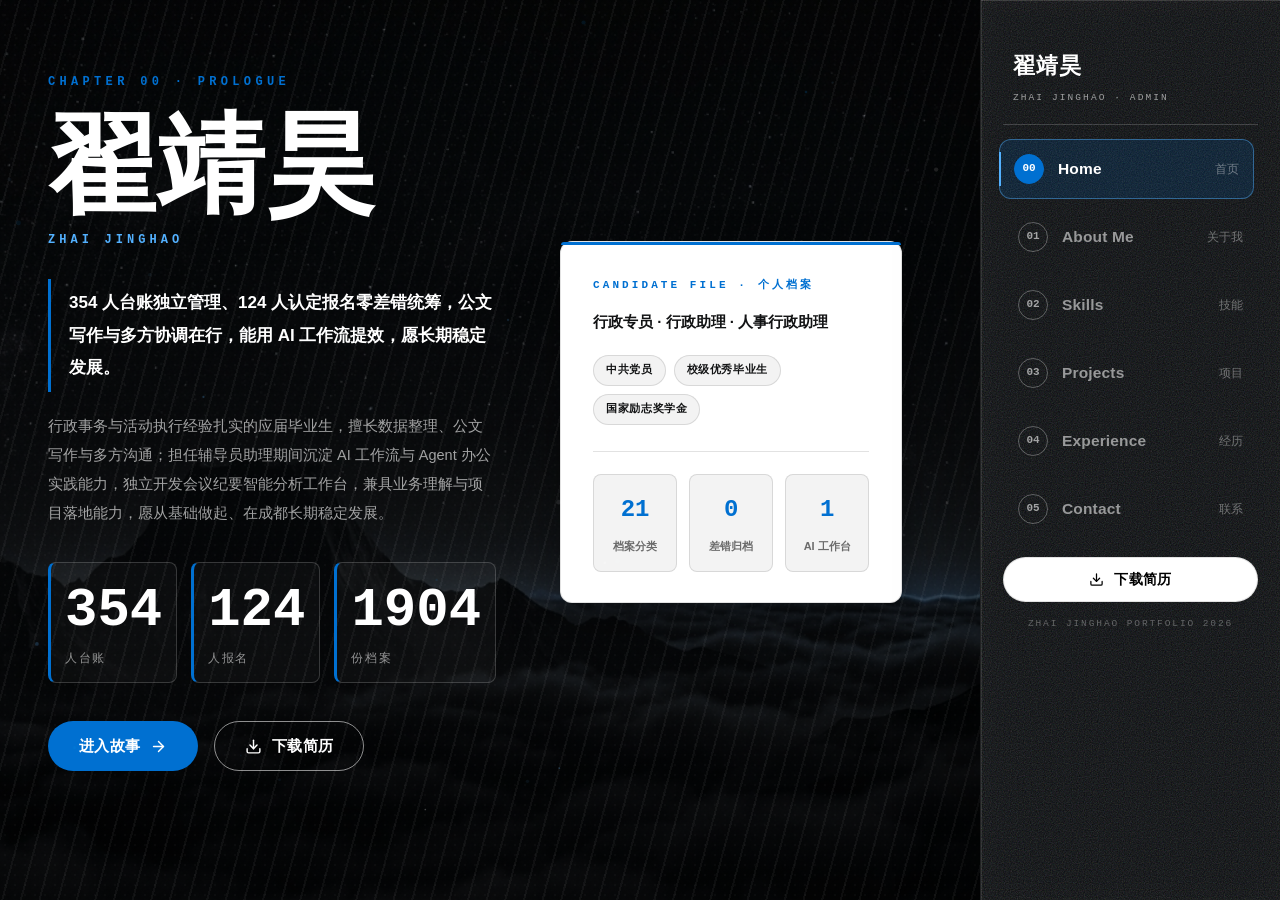
==== index.html @ 0d9e0564 "[预览检查点-未上线] 侧栏玻璃最终态：确认零渐变，压平背景遮罩明暗差，噪点调轻，保持透明磨砂" ====
<!doctype html>
<html lang="zh-CN">
<head>
  <meta charset="UTF-8">
  <meta name="viewport" content="width=device-width, initial-scale=1, viewport-fit=cover">
  <title>翟靖昊 · 行政方向求职作品集</title>
  <meta name="description" content="354 人学生台账 · 124 人电工认定报名统筹 · 1904 份档案分类整理 · 独立开发会议纪要智能分析工作台。行政事务、档案台账、会务统筹、公文写作与 AI 工作流。">
  <meta property="og:type" content="website">
  <meta property="og:site_name" content="翟靖昊 · 行政方向求职作品集">
  <meta property="og:title" content="翟靖昊 · 行政方向求职作品集">
  <meta property="og:description" content="354 人学生台账 · 124 人电工认定报名统筹 · 1904 份档案分类整理 · 独立开发会议纪要智能分析工作台。行政事务、档案台账、会务统筹、公文写作与 AI 工作流。">
  <meta property="og:image" content="https://mendylecoretta74-ship-it.github.io/zhai-jinghao-resume/assets/images/og-cover.png">
  <meta property="og:url" content="https://mendylecoretta74-ship-it.github.io/zhai-jinghao-resume/">
  <link rel="icon" href="data:image/svg+xml,%3Csvg xmlns='http://www.w3.org/2000/svg' viewBox='0 0 64 64'%3E%3Crect width='64' height='64' rx='6' fill='%23000000'/%3E%3Ctext x='32' y='44' font-size='34' font-weight='900' font-family='sans-serif' fill='%23FFFFFF' text-anchor='middle'%3E%E7%BF%9F%3C/text%3E%3C/svg%3E">
  <link rel="preload" as="image" href="assets/images/bg-hero-night.jpg">
  <link rel="stylesheet" href="assets/styles.css?v=14">
</head>
<body>

  <!-- 统一图标库 -->
  <svg xmlns="http://www.w3.org/2000/svg" style="display:none" aria-hidden="true">
    <defs>
      <symbol id="i-download" viewBox="0 0 24 24" fill="none" stroke="currentColor" stroke-width="2" stroke-linecap="round" stroke-linejoin="round"><path d="M21 15v4a2 2 0 0 1-2 2H5a2 2 0 0 1-2-2v-4"/><path d="m7 10 5 5 5-5"/><path d="M12 15V3"/></symbol>
      <symbol id="i-arrow-right" viewBox="0 0 24 24" fill="none" stroke="currentColor" stroke-width="2" stroke-linecap="round" stroke-linejoin="round"><path d="M5 12h14"/><path d="m12 5 7 7-7 7"/></symbol>
      <symbol id="i-arrow-left" viewBox="0 0 24 24" fill="none" stroke="currentColor" stroke-width="2" stroke-linecap="round" stroke-linejoin="round"><path d="M19 12H5"/><path d="m12 19-7-7 7-7"/></symbol>
      <symbol id="i-x" viewBox="0 0 24 24" fill="none" stroke="currentColor" stroke-width="2" stroke-linecap="round" stroke-linejoin="round"><path d="M18 6 6 18"/><path d="m6 6 12 12"/></symbol>
      <symbol id="i-menu" viewBox="0 0 24 24" fill="none" stroke="currentColor" stroke-width="2" stroke-linecap="round" stroke-linejoin="round"><path d="M4 6h16"/><path d="M4 12h16"/><path d="M4 18h16"/></symbol>
      <symbol id="i-phone" viewBox="0 0 24 24" fill="none" stroke="currentColor" stroke-width="2" stroke-linecap="round" stroke-linejoin="round"><path d="M22 16.92v3a2 2 0 0 1-2.18 2 19.79 19.79 0 0 1-8.63-3.07 19.5 19.5 0 0 1-6-6 19.79 19.79 0 0 1-3.07-8.67A2 2 0 0 1 4.11 2h3a2 2 0 0 1 2 1.72 12.84 12.84 0 0 0 .7 2.81 2 2 0 0 1-.45 2.11L8.09 9.91a16 16 0 0 0 6 6l1.27-1.27a2 2 0 0 1 2.11-.45 12.84 12.84 0 0 0 2.81.7A2 2 0 0 1 22 16.92z"/></symbol>
      <symbol id="i-mail" viewBox="0 0 24 24" fill="none" stroke="currentColor" stroke-width="2" stroke-linecap="round" stroke-linejoin="round"><rect x="2" y="4" width="20" height="16" rx="2"/><path d="m22 7-8.97 5.7a1.94 1.94 0 0 1-2.06 0L2 7"/></symbol>
      <symbol id="i-map-pin" viewBox="0 0 24 24" fill="none" stroke="currentColor" stroke-width="2" stroke-linecap="round" stroke-linejoin="round"><path d="M20 10c0 6-8 12-8 12s-8-6-8-12a8 8 0 0 1 16 0Z"/><circle cx="12" cy="10" r="3"/></symbol>
      <symbol id="i-calendar" viewBox="0 0 24 24" fill="none" stroke="currentColor" stroke-width="2" stroke-linecap="round" stroke-linejoin="round"><rect x="3" y="4" width="18" height="18" rx="2"/><path d="M16 2v4"/><path d="M8 2v4"/><path d="M3 10h18"/></symbol>
      <symbol id="i-check" viewBox="0 0 24 24" fill="none" stroke="currentColor" stroke-width="2.4" stroke-linecap="round" stroke-linejoin="round"><path d="M20 6 9 17l-5-5"/></symbol>
      <symbol id="i-search" viewBox="0 0 24 24" fill="none" stroke="currentColor" stroke-width="2" stroke-linecap="round" stroke-linejoin="round"><circle cx="11" cy="11" r="8"/><path d="m21 21-4.3-4.3"/></symbol>
      <symbol id="i-copy" viewBox="0 0 24 24" fill="none" stroke="currentColor" stroke-width="2" stroke-linecap="round" stroke-linejoin="round"><rect x="9" y="9" width="13" height="13" rx="2" ry="2"/><path d="M5 15H4a2 2 0 0 1-2-2V4a2 2 0 0 1 2-2h9a2 2 0 0 1 2 2v1"/></symbol>
      <symbol id="i-share" viewBox="0 0 24 24" fill="none" stroke="currentColor" stroke-width="2" stroke-linecap="round" stroke-linejoin="round"><circle cx="18" cy="5" r="3"/><circle cx="6" cy="12" r="3"/><circle cx="18" cy="19" r="3"/><path d="m8.59 13.51 6.83 3.98"/><path d="m15.41 6.51-6.82 3.98"/></symbol>
      <symbol id="i-file" viewBox="0 0 24 24" fill="none" stroke="currentColor" stroke-width="2" stroke-linecap="round" stroke-linejoin="round"><path d="M15 2H6a2 2 0 0 0-2 2v16a2 2 0 0 0 2 2h12a2 2 0 0 0 2-2V7Z"/><path d="M14 2v4a2 2 0 0 0 2 2h4"/><path d="M10 9H8"/><path d="M16 13H8"/><path d="M16 17H8"/></symbol>
      <symbol id="i-folder" viewBox="0 0 24 24" fill="none" stroke="currentColor" stroke-width="2" stroke-linecap="round" stroke-linejoin="round"><path d="M20 20a2 2 0 0 0 2-2V8a2 2 0 0 0-2-2h-7.9a2 2 0 0 1-1.69-.9L9.6 3.9A2 2 0 0 0 7.93 3H4a2 2 0 0 0-2 2v13a2 2 0 0 0 2 2Z"/></symbol>
      <symbol id="i-layers" viewBox="0 0 24 24" fill="none" stroke="currentColor" stroke-width="2" stroke-linecap="round" stroke-linejoin="round"><path d="M12.83 2.18a2 2 0 0 0-1.66 0L2.6 6.08a1 1 0 0 0 0 1.83l8.58 3.91a2 2 0 0 0 1.66 0l8.58-3.9a1 1 0 0 0 0-1.83Z"/><path d="m22 17.65-9.17 4.16a2 2 0 0 1-1.66 0L2 17.65"/><path d="m22 12.65-9.17 4.16a2 2 0 0 1-1.66 0L2 12.65"/></symbol>
      <symbol id="i-spark" viewBox="0 0 24 24" fill="none" stroke="currentColor" stroke-width="2" stroke-linecap="round" stroke-linejoin="round"><path d="M12 3l1.9 5.8a2 2 0 0 0 1.3 1.3L21 12l-5.8 1.9a2 2 0 0 0-1.3 1.3L12 21l-1.9-5.8a2 2 0 0 0-1.3-1.3L3 12l5.8-1.9a2 2 0 0 0 1.3-1.3Z"/></symbol>
      <symbol id="i-briefcase" viewBox="0 0 24 24" fill="none" stroke="currentColor" stroke-width="2" stroke-linecap="round" stroke-linejoin="round"><rect x="2" y="7" width="20" height="14" rx="2"/><path d="M16 21V5a2 2 0 0 0-2-2h-4a2 2 0 0 0-2 2v16"/></symbol>
      <symbol id="i-pen" viewBox="0 0 24 24" fill="none" stroke="currentColor" stroke-width="2" stroke-linecap="round" stroke-linejoin="round"><path d="M12 20h9"/><path d="M16.5 3.5a2.121 2.121 0 0 1 3 3L7 19l-4 1 1-4Z"/></symbol>
      <symbol id="i-clipboard" viewBox="0 0 24 24" fill="none" stroke="currentColor" stroke-width="2" stroke-linecap="round" stroke-linejoin="round"><rect x="8" y="2" width="8" height="4" rx="1"/><path d="M16 4h2a2 2 0 0 1 2 2v14a2 2 0 0 1-2 2H6a2 2 0 0 1-2-2V6a2 2 0 0 1 2-2h2"/><path d="M12 11h4"/><path d="M12 16h4"/><path d="M8 11h.01"/><path d="M8 16h.01"/></symbol>
      <symbol id="i-award" viewBox="0 0 24 24" fill="none" stroke="currentColor" stroke-width="2" stroke-linecap="round" stroke-linejoin="round"><circle cx="12" cy="8" r="6"/><path d="M15.477 12.89 17 22l-5-3-5 3 1.523-9.11"/></symbol>
      <symbol id="i-graduation" viewBox="0 0 24 24" fill="none" stroke="currentColor" stroke-width="2" stroke-linecap="round" stroke-linejoin="round"><path d="M22 10 12 5 2 10l10 5 10-5v6"/><path d="M6 12.5V16a6 3 0 0 0 12 0v-3.5"/></symbol>
      <symbol id="i-calendar-check" viewBox="0 0 24 24" fill="none" stroke="currentColor" stroke-width="2" stroke-linecap="round" stroke-linejoin="round"><rect x="3" y="4" width="18" height="18" rx="2"/><path d="M16 2v4"/><path d="M8 2v4"/><path d="M3 10h18"/><path d="m9 16 2 2 4-4"/></symbol>
      <symbol id="i-list-checks" viewBox="0 0 24 24" fill="none" stroke="currentColor" stroke-width="2" stroke-linecap="round" stroke-linejoin="round"><path d="M3 6h.01"/><path d="M3 12h.01"/><path d="M3 18h.01"/><path d="M10 6h11"/><path d="M10 12h11"/><path d="M10 18h11"/></symbol>
      <symbol id="i-users" viewBox="0 0 24 24" fill="none" stroke="currentColor" stroke-width="2" stroke-linecap="round" stroke-linejoin="round"><path d="M16 21v-2a4 4 0 0 0-4-4H6a4 4 0 0 0-4 4v2"/><circle cx="9" cy="7" r="4"/><path d="M22 21v-2a4 4 0 0 0-3-3.87"/><path d="M16 3.13a4 4 0 0 1 0 7.75"/></symbol>
      <symbol id="i-shield" viewBox="0 0 24 24" fill="none" stroke="currentColor" stroke-width="2" stroke-linecap="round" stroke-linejoin="round"><path d="M20 13c0 5-3.5 7.5-7.66 8.95a1 1 0 0 1-.67-.01C7.5 20.5 4 18 4 13V6a1 1 0 0 1 1-1c2 0 4.5-1.2 6.24-2.72a1.17 1.17 0 0 1 1.52 0C14.51 3.81 17 5 19 5a1 1 0 0 1 1 1z"/><path d="m9 12 2 2 4-4"/></symbol>
      <symbol id="i-book" viewBox="0 0 24 24" fill="none" stroke="currentColor" stroke-width="2" stroke-linecap="round" stroke-linejoin="round"><path d="M2 3h6a4 4 0 0 1 4 4v14a3 3 0 0 0-3-3H2z"/><path d="M22 3h-6a4 4 0 0 0-4 4v14a3 3 0 0 1 3-3h7z"/></symbol>
    </defs>
  </svg>

  <!-- 移动端顶部栏 -->
  <header class="topbar">
    <a class="brand" href="#home" aria-label="回到首页">
      <span class="brand-name">翟靖昊</span>
      <span class="brand-sub">ZHAI JINGHAO</span>
    </a>
    <button class="menu-btn" id="menuBtn" type="button" aria-label="打开章节菜单">
      <svg class="icon"><use href="#i-menu"/></svg>
    </button>
  </header>

  <!-- 右侧浏览栏 -->
  <aside class="side-nav" id="sideNav">
    <button class="side-close" id="sideClose" type="button" aria-label="关闭菜单">
      <svg class="icon"><use href="#i-x"/></svg>
    </button>
    <a class="brand" href="#home" data-view="home" aria-label="回到首页">
      <span class="brand-name">翟靖昊</span>
      <span class="brand-sub">ZHAI JINGHAO · ADMIN</span>
    </a>
    <nav class="chapters" aria-label="章节导航">
      <a class="ch-link active" href="#home" data-view="home"><span class="ch-no">00</span><span class="ch-name">Home</span><span class="ch-zh">首页</span></a>
      <a class="ch-link" href="#about" data-view="about"><span class="ch-no">01</span><span class="ch-name">About Me</span><span class="ch-zh">关于我</span></a>
      <a class="ch-link" href="#skills" data-view="skills"><span class="ch-no">02</span><span class="ch-name">Skills</span><span class="ch-zh">技能</span></a>
      <a class="ch-link" href="#projects" data-view="projects"><span class="ch-no">03</span><span class="ch-name">Projects</span><span class="ch-zh">项目</span></a>
      <a class="ch-link" href="#experience" data-view="experience"><span class="ch-no">04</span><span class="ch-name">Experience</span><span class="ch-zh">经历</span></a>
      <a class="ch-link" href="#contact" data-view="contact"><span class="ch-no">05</span><span class="ch-name">Contact</span><span class="ch-zh">联系</span></a>
    </nav>
    <div class="side-foot">
      <a class="btn btn-paper btn-sm" href="assets/files/简历-翟靖昊.docx" download>
        <svg class="icon"><use href="#i-download"/></svg>下载简历
      </a>
      <p class="side-note">ZHAI JINGHAO PORTFOLIO 2026</p>
    </div>
  </aside>

  <!-- 背景粒子层 -->
  <canvas id="particles" aria-hidden="true"></canvas>

  <main id="main">

    <!-- CHAPTER 00 · PROLOGUE（首页 Hero） -->
    <section id="home" class="chapter hero">
      <div class="hero-speed" data-depth="0.35" aria-hidden="true"></div>
      <div class="hero-halftone" data-depth="0.5" aria-hidden="true"></div>
      <div class="hero-inner">
        <div class="hero-copy" data-depth="0.12">
          <p class="ch-label">CHAPTER 00 · PROLOGUE</p>
          <h1 class="hero-name">翟靖昊</h1>
          <p class="hero-name-sub">ZHAI JINGHAO</p>
          <p class="hero-adv">354 人台账独立管理、124 人认定报名零差错统筹，公文写作与多方协调在行，能用 AI 工作流提效，愿长期稳定发展。</p>
          <p class="hero-intro">行政事务与活动执行经验扎实的应届毕业生，擅长数据整理、公文写作与多方沟通；担任辅导员助理期间沉淀 AI 工作流与 Agent 办公实践能力，独立开发会议纪要智能分析工作台，兼具业务理解与项目落地能力，愿从基础做起、在成都长期稳定发展。</p>
          <div class="hero-stats">
            <div><b>354</b><span>人台账</span></div>
            <div><b>124</b><span>人报名</span></div>
            <div><b>1904</b><span>份档案</span></div>
          </div>
          <div class="hero-cta">
            <a class="btn btn-accent" href="#projects">进入故事<svg class="icon"><use href="#i-arrow-right"/></svg></a>
            <a class="btn btn-ghost" href="assets/files/简历-翟靖昊.docx" download>
              <svg class="icon"><use href="#i-download"/></svg>下载简历
            </a>
          </div>
        </div>
        <div class="hero-panel" id="heroPanel" data-depth="0.55">
          <div class="panel-card">
            <p class="pc-label">CANDIDATE FILE · 个人档案</p>
            <p class="pc-role">行政专员 · 行政助理 · 人事行政助理</p>
            <ul class="pc-tags">
              <li>中共党员</li><li>校级优秀毕业生</li><li>国家励志奖学金</li>
            </ul>
            <div class="pc-data">
              <div><b>21</b><span>档案分类</span></div>
              <div><b>0</b><span>差错归档</span></div>
              <div><b>1</b><span>AI 工作台</span></div>
            </div>
          </div>
        </div>
      </div>
    </section>

    <!-- CHAPTER 01 · ABOUT ME -->
    <section id="about" class="chapter about">
      <div class="ch-head">
        <p class="ch-label">CHAPTER 01 · ABOUT ME</p>
        <h2 class="ch-title">关于我<span class="outline-ink">About</span></h2>
        <p class="ch-sub">把「台账、核对、文书、统筹」做成日常的行政人</p>
      </div>
      <div class="about-grid">
        <article class="comic-panel panel-story reveal">
          <p class="panel-tag">PERSONAL FILE · 个人定位</p>
          <p class="story-text">行政事务与活动执行经验扎实的应届毕业生：独立管理 354 人信息台账，统筹 124 人电工（三级）认定报名全流程；担任辅导员助理，具备 AI 工作流与 Agent 办公实践能力，独立开发会议纪要智能分析工作台，擅长数据整理、公文写作与多方沟通；愿从基础做起，在成都长期稳定发展。</p>
          <div class="panel-chips">
            <span>354 人台账</span><span>124 人报名</span><span>1904 份档案</span><span>1 个 AI 工作台</span>
          </div>
        </article>
        <article class="comic-panel panel-style reveal">
          <p class="panel-tag">WORK STYLE · 工作方式</p>
          <ul class="style-list">
            <li><svg class="icon"><use href="#i-check"/></svg>严谨细致，经手事务零差错</li>
            <li><svg class="icon"><use href="#i-check"/></svg>清单与节点推进，执行力强</li>
            <li><svg class="icon"><use href="#i-check"/></svg>沉稳倾听，善于多方协调</li>
          </ul>
          <p class="panel-quote">「上手即可承接，无需额外培养」</p>
        </article>
        <article class="comic-panel panel-edu reveal">
          <p class="panel-tag">EDUCATION · 教育背景</p>
          <h3>辽宁工程职业学院</h3>
          <p>电气自动化技术（全日制专科）</p>
        <p class="dim">2023.09 - 2026.07</p>
          <div class="panel-chips one">
            <span>中共党员</span><span>校级优秀毕业生</span>
          </div>
        </article>
      </div>
    </section>

    <!-- CHAPTER 02 · SKILLS -->
    <section id="skills" class="chapter skills">
      <div class="ch-head dark">
        <p class="ch-label">CHAPTER 02 · SKILLS</p>
        <h2 class="ch-title">技能矩阵<span class="outline-cyan">Skill Matrix</span></h2>
        <p class="ch-sub">办公 · 会务 · 图文 · 统筹 · AI 工作流，五模块在线</p>
      </div>
      <div class="holo-console reveal">
        <span class="holo-corner tl"></span><span class="holo-corner tr"></span><span class="holo-corner bl"></span><span class="holo-corner br"></span>
        <div class="holo-head">
          <span class="holo-title">SKILL MATRIX // 05 MODULES</span>
          <span class="holo-status"><i class="dot"></i>SYSTEM ONLINE</span>
        </div>
        <div class="skill-grid">
          <article class="skill-card">
            <span class="sk-ico"><svg class="icon"><use href="#i-layers"/></svg></span>
            <h3>办公软件</h3>
            <p>Word 台账与公文排版 · Excel 函数与数据透视表 · PPT 汇报制作</p>
            <div class="sk-bar"><i style="--w:92%"></i></div>
            <span class="sk-tag">熟练 · 高频使用</span>
          </article>
          <article class="skill-card">
            <span class="sk-ico"><svg class="icon"><use href="#i-pen"/></svg></span>
            <h3>公文与会务</h3>
            <p>计划 / 总结 / 方案写作，通知、签到、纪要等会务全流程</p>
            <div class="sk-bar"><i style="--w:88%"></i></div>
            <span class="sk-tag">熟练 · 独立完成</span>
          </article>
          <article class="skill-card">
            <span class="sk-ico"><svg class="icon"><use href="#i-list-checks"/></svg></span>
            <h3>统筹执行</h3>
            <p>清单化推进、节点确认，沟通协调与文书处理效率高</p>
            <div class="sk-bar"><i style="--w:86%"></i></div>
            <span class="sk-tag">熟练 · 多线并行</span>
          </article>
          <article class="skill-card">
            <span class="sk-ico"><svg class="icon"><use href="#i-spark"/></svg></span>
            <h3>AI 工作流</h3>
            <p>Claude / Codex / DeepSeek V4 等工具，落地会议纪要工作台，流程自动化与知识沉淀</p>
            <div class="sk-bar"><i style="--w:80%"></i></div>
            <span class="sk-tag">熟练 · 已落地项目</span>
          </article>
          <article class="skill-card">
            <span class="sk-ico"><svg class="icon"><use href="#i-file"/></svg></span>
            <h3>图文处理</h3>
            <p>PS / SAI2 基础图文处理与版式制作</p>
            <div class="sk-bar"><i style="--w:62%"></i></div>
            <span class="sk-tag">基础 · 可独立完成</span>
          </article>
        </div>
        <div class="holo-foot">
          <span>HOVER TO INSPECT · 悬停查看</span>
          <span>CLAUDE / CODEX / DEEPSEEK V4</span>
        </div>
      </div>
    </section>

    <!-- CHAPTER 03 · PROJECTS -->
    <section id="projects" class="chapter projects">
      <div class="ch-head">
        <p class="ch-label">CHAPTER 03 · PROJECTS</p>
        <h2 class="ch-title">项目章节<span class="outline-ink">Story Arcs</span></h2>
        <p class="ch-sub">每个项目都是一话漫画 · 点击封面进入剧情</p>
      </div>
      <div class="cover-grid">
        <article class="cover-card reveal" data-project="p1" tabindex="0" role="button" aria-label="打开项目：电工（三级）认定报名统筹">
          <div class="cover-art">
            <img src="assets/images/evidence-rosters.png" alt="学校团体学籍名册节选（已脱敏）" loading="lazy">
            <span class="cover-scan"></span>
          </div>
          <div class="cover-body">
            <span class="cover-ch">CH.03-01 · 统筹篇</span>
            <h3>电工（三级）认定报名统筹</h3>
            <p>124 名学生 · 4 个班级 · 全流程零差错</p>
            <div class="cover-tags"><span>报名组织</span><span>信息核对</span><span>材料报送</span></div>
            <span class="cover-read">READ <svg class="icon"><use href="#i-arrow-right"/></svg></span>
          </div>
        </article>
        <article class="cover-card reveal" data-project="p2" tabindex="0" role="button" aria-label="打开项目：会议纪要智能分析工作台">
          <div class="cover-art">
            <img src="assets/images/workbench-overview.png" alt="会议纪要智能分析工作台总览" loading="lazy">
            <span class="cover-scan"></span>
          </div>
          <div class="cover-body">
            <span class="cover-ch">CH.03-02 · 未来篇</span>
            <h3>会议纪要智能分析工作台</h3>
            <p>独立开发 · 导入 → 分析 → 导出全自动链路</p>
            <div class="cover-tags"><span>独立开发</span><span>AI 工作流</span><span>在线 Demo</span></div>
            <span class="cover-read">READ <svg class="icon"><use href="#i-arrow-right"/></svg></span>
          </div>
        </article>
        <article class="cover-card reveal" data-project="p3" tabindex="0" role="button" aria-label="打开项目：作品集与档案体系">
          <div class="cover-art">
            <img src="assets/images/page-1.png" alt="求职作品集封面" loading="lazy">
            <span class="cover-scan"></span>
          </div>
          <div class="cover-body">
            <span class="cover-ch">CH.03-03 · 资料篇</span>
            <h3>作品集与档案体系</h3>
        <p>8 页作品集 · 公文样例 · C01-C21 档案分类</p>
            <div class="cover-tags"><span>作品集</span><span>公文写作</span><span>档案管理</span></div>
            <span class="cover-read">READ <svg class="icon"><use href="#i-arrow-right"/></svg></span>
          </div>
        </article>
      </div>
    </section>

    <!-- CHAPTER 04 · EXPERIENCE -->
    <section id="experience" class="chapter experience">
      <div class="ch-head dark">
        <p class="ch-label">CHAPTER 04 · EXPERIENCE</p>
        <h2 class="ch-title">经历时间线<span class="outline-cyan">Timeline</span></h2>
        <p class="ch-sub">从台账管理到 AI 工作流，一步一步走过来</p>
      </div>
      <div class="timeline">
        <div class="tl-item reveal">
      <span class="tl-year">2023-2026</span>
          <div class="tl-card">
            <h3>辽宁工程职业学院 · 电气自动化技术</h3>
            <p>全日制专科 · 在校期间担任辅导员助理与班级团支部书记</p>
          </div>
        </div>
        <div class="tl-item reveal">
          <span class="tl-year">在校 · 任职</span>
          <div class="tl-card">
            <h3>辅导员助理</h3>
            <ul>
              <li>独立管理 354 名学生信息台账与档案，支撑 6 类学生事务落地</li>
              <li>统筹 124 人电工（三级）认定报名，材料全流程零差错</li>
              <li>参与多场校园活动筹备与现场执行，清单化推进多线事务</li>
            </ul>
          </div>
        </div>
        <div class="tl-item reveal">
          <span class="tl-year">在校 · 任职</span>
          <div class="tl-card">
            <h3>班级团支部书记</h3>
            <ul>
              <li>完善团支部制度与团员档案，规范团费收缴记录</li>
              <li>组织「青年大学习」等主题团课，负责通知、签到、纪要全流程</li>
              <li>独立撰写工作计划、工作总结与活动方案</li>
            </ul>
          </div>
        </div>
      </div>
      <div class="honor-panel reveal">
        <p class="panel-tag dark">ACHIEVEMENTS · 荣誉与资质</p>
        <div class="honor-grid">
          <div class="honor-chip"><b>2026</b><span>加入中国共产党 · 校级“优秀毕业生”</span></div>
          <div class="honor-chip"><b>2025</b><span>院级“优秀团员” · 院级“优秀学生干部”</span></div>
          <div class="honor-chip"><b>2024</b><span>国家励志奖学金 · 省技能大赛“智能制造”第 12 名</span></div>
          <div class="honor-chip"><b>资质</b><span>英语 B 级 · 普通话二级乙等 · PS/SAI2 · AI 工具</span></div>
        </div>
      </div>
    </section>

    <!-- CHAPTER 05 · CONTACT -->
    <section id="contact" class="chapter contact">
      <div class="ch-head">
        <p class="ch-label">CHAPTER 05 · CONTACT</p>
        <h2 class="ch-title">联系我<span class="outline-ink">Contact</span></h2>
        <p class="ch-sub">欢迎交流 · 愿在成都长期稳定发展</p>
      </div>
      <div class="contact-grid">
        <div class="contact-card reveal">
          <span class="c-ico"><svg class="icon"><use href="#i-phone"/></svg></span>
          <span class="c-label">电话</span>
          <b>19529100661</b>
        </div>
        <div class="contact-card reveal">
          <span class="c-ico"><svg class="icon"><use href="#i-mail"/></svg></span>
          <span class="c-label">邮箱</span>
          <b>z3090194616@outlook.com</b>
        </div>
        <div class="contact-card reveal">
          <span class="c-ico"><svg class="icon"><use href="#i-map-pin"/></svg></span>
          <span class="c-label">意向城市</span>
          <b>成都（长期稳定发展）</b>
        </div>
        <div class="contact-card reveal">
          <span class="c-ico"><svg class="icon"><use href="#i-calendar"/></svg></span>
          <span class="c-label">到岗时间</span>
          <b>2026 年 9 月起</b>
        </div>
      </div>
      <div class="contact-actions reveal">
        <a class="btn btn-dark" href="assets/files/简历-翟靖昊.docx" download>
          <svg class="icon"><use href="#i-download"/></svg>下载简历
        </a>
        <a class="btn btn-dark" href="assets/files/作品集-翟靖昊-行政方向-20260812.pdf" target="_blank" rel="noopener">
          <svg class="icon"><use href="#i-file"/></svg>查看作品集 PDF
        </a>
        <a class="btn btn-accent" href="workbench/index.html" target="_blank" rel="noopener">
          <svg class="icon"><use href="#i-spark"/></svg>体验工作台 Demo
        </a>
        <button class="btn btn-ghost-dark" id="shareCta" type="button">
          <svg class="icon"><use href="#i-share"/></svg>分享给招聘方
        </button>
      </div>
      <div class="data-note reveal">
        <p>数据口径：简历 / 作品集 / 档案清单 一致 · 均可在学校存档材料中查证</p>
        <p>本站仅展示本人信息与档案分类元数据，不含任何第三方学生个人信息。</p>
      </div>
  <footer class="site-foot">© 2026 翟靖昊 · 行政方向求职作品集</footer>
    </section>

  </main>

  <!-- 项目详情弹层（镜头推进） -->
  <div class="p-modal" id="pModal" role="dialog" aria-modal="true" aria-labelledby="pmTitle" hidden>
    <div class="pm-backdrop" data-pm-close></div>
    <div class="pm-panel">
      <button class="pm-close" type="button" data-pm-close aria-label="关闭">
        <svg class="icon"><use href="#i-x"/></svg>
      </button>
      <div class="pm-head">
        <span class="pm-ch" id="pmCh">CH.03-01</span>
        <h3 id="pmTitle">项目</h3>
        <p id="pmTag"></p>
      </div>
      <div class="pm-body" id="pmBody"></div>
    </div>
  </div>

  <!-- 分享弹层 -->
  <div class="share-modal" id="shareModal" role="dialog" aria-modal="true" aria-labelledby="shareTitle" hidden>
    <div class="share-backdrop" data-share-close></div>
    <div class="share-panel">
      <div class="share-head">
        <h3 id="shareTitle">分享作品集</h3>
        <button class="share-close" type="button" data-share-close aria-label="关闭">
          <svg class="icon"><use href="#i-x"/></svg>
        </button>
      </div>
      <div class="share-body">
        <div class="qr-box"><div class="qr" id="qrCode"></div></div>
        <p class="qr-tip">微信内长按二维码识别，或复制链接发送给朋友</p>
        <div class="link-row">
          <span class="link-text" id="shareUrlText"></span>
          <button class="btn btn-dark btn-sm" id="copyLinkBtn" type="button">
            <svg class="icon"><use href="#i-copy"/></svg><span id="copyLabel">复制链接</span>
          </button>
        </div>
      </div>
    </div>
  </div>

  <!-- 图片灯箱 -->
  <div class="lightbox" id="lightbox" role="dialog" aria-modal="true" aria-label="图片放大查看" hidden>
    <div class="lb-backdrop" data-lb-close></div>
    <button class="lb-close" type="button" data-lb-close aria-label="关闭">
      <svg class="icon"><use href="#i-x"/></svg>
    </button>
    <img class="lb-img" id="lightboxImg" src="" alt="工作成果截图放大查看">
  </div>

  <script src="assets/vendor/gsap.min.js?v=3"></script>
  <script src="assets/vendor/qrcode.js?v=3"></script>
  <script src="assets/app.js?v=4"></script>
</body>
</html>
---- assets/styles.css ----
/* =========================================================
   翟靖昊 · 行政方向求职作品集
   STYLE: ANIME CUTSCENE × COMIC STORYBOARD
   右侧章节浏览栏 · 单视图章节切换
   ========================================================= */

:root {
  /* PlayStation 匹配：纯黑 / 纯白 / 品牌蓝 三章节体系 */
  --ink: #000000;
  --ink-2: #121314;
  --ink-3: #181818;
  --paper: #FFFFFF;
  --paper-2: #F3F3F3;
  --surface-card: #F5F7FA;
  --red: #0070D1;
  --red-2: #0064B7;
  --red-active: #004D8D;
  --gold: #53B1FF;
  --cyan: #53B1FF;
  --text: #121314;
  --dim: #6B6B6B;
  --line-dark: rgba(229, 229, 229, .2);
  --line-light: rgba(18, 19, 20, .12);
  --sans: "PingFang SC", "Microsoft YaHei", -apple-system, BlinkMacSystemFont, "Segoe UI", "Helvetica Neue", Roboto, sans-serif;
  --mono: ui-monospace, SFMono-Regular, Menlo, Consolas, "Liberation Mono", monospace;
  --spring: cubic-bezier(.32, .72, .35, 1);
  --side-w: 300px;
}

* { margin: 0; padding: 0; box-sizing: border-box; }
[hidden] { display: none !important; }

html { scroll-behavior: smooth; }
body {
  font-family: var(--sans);
  background: var(--ink);
  color: var(--text);
  font-size: 15px;
  line-height: 1.8;
  transition: background .35s;
  -webkit-font-smoothing: antialiased;
  text-rendering: optimizeLegibility;
}

img { display: block; max-width: 100%; }
a { color: inherit; text-decoration: none; }
button { font: inherit; color: inherit; background: none; border: 0; cursor: pointer; }
ul, ol { list-style: none; }
::selection { background: var(--red); color: #fff; }

.icon { width: 20px; height: 20px; flex: none; stroke-width: 2; }
.mono-label {
  font-family: var(--mono);
  font-size: 11px;
  font-weight: 700;
  letter-spacing: .22em;
  text-transform: uppercase;
}

/* ---------------- 按钮 ---------------- */
.btn {
  display: inline-flex; align-items: center; justify-content: center; gap: 10px;
  padding: 13px 26px; min-height: 44px;
  border: 1px solid transparent;
  border-radius: 9999px;
  background: var(--red); color: #fff;
  font-size: 14px; font-weight: 700; line-height: 1.2; white-space: nowrap;
  letter-spacing: .02em;
  transition: transform .18s var(--spring), background .2s, border-color .2s, color .2s, box-shadow .2s;
  will-change: transform;
}
.btn:hover { transform: translateY(-2px); background: var(--red-2); box-shadow: 0 10px 22px rgba(0, 112, 209, .28); }
.btn:active { transform: translateY(0); background: var(--red-active); box-shadow: none; }
.btn .icon { width: 17px; height: 17px; }
.btn-sm { padding: 9px 18px; min-height: 38px; font-size: 13px; }
.btn-sm .icon { width: 15px; height: 15px; }

.btn-accent { background: var(--red); color: #fff; }
.btn-accent:hover { background: var(--red-2); }
.btn-dark { background: #fff; color: var(--ink); }
.btn-dark:hover { background: var(--paper-2); box-shadow: 0 10px 22px rgba(255, 255, 255, .18); }
.btn-paper { background: #fff; color: var(--ink); border-color: var(--line-light); }
.btn-paper:hover { background: var(--paper-2); box-shadow: none; }
.btn-ghost { background: transparent; color: #fff; border-color: rgba(255, 255, 255, .55); }
.btn-ghost:hover { background: rgba(255, 255, 255, .1); border-color: #fff; box-shadow: none; }
.btn-ghost-dark { background: transparent; color: var(--ink); border-color: rgba(18, 19, 20, .4); }
.btn-ghost-dark:hover { background: var(--paper-2); }

/* ---------------- 右侧浏览栏（悬浮章节卡） ---------------- */
.side-nav {
  position: fixed; top: 0; right: 0; bottom: 0; z-index: 70;
  width: 300px;
  display: flex; flex-direction: column; gap: 14px;
  padding: 40px 22px 34px;
  background: rgba(12, 14, 18, .24);
  -webkit-backdrop-filter: blur(26px) saturate(150%);
  backdrop-filter: blur(26px) saturate(150%);
  border-left: 1px solid rgba(255, 255, 255, .12);
  box-shadow: inset 1px 0 0 rgba(255, 255, 255, .1), inset 0 1px 0 rgba(255, 255, 255, .14), -24px 0 56px rgba(0, 0, 0, .25);
  overflow-y: auto;
  pointer-events: auto;
  isolation: isolate;
}

/* 第二层磨砂：无渐变，仅叠加模糊让背景更深地透入 */
.side-nav::before {
  content: "";
  position: absolute; inset: 0;
  z-index: -1;
  background: rgba(255, 255, 255, .02);
  -webkit-backdrop-filter: blur(10px) saturate(140%);
  backdrop-filter: blur(10px) saturate(140%);
  pointer-events: none;
}

/* 玻璃颗粒：极低噪点，压平模糊渐变断层 */
.side-nav::after {
  content: "";
  position: absolute; inset: 0;
  z-index: -1;
  opacity: .35;
  background-image: url("data:image/svg+xml,%3Csvg xmlns='http://www.w3.org/2000/svg' width='140' height='140'%3E%3Cfilter id='n'%3E%3CfeTurbulence type='fractalNoise' baseFrequency='0.85' numOctaves='2' stitchTiles='stitch'/%3E%3C/filter%3E%3Crect width='140' height='140' filter='url(%23n)'/%3E%3C/svg%3E");
  mix-blend-mode: overlay;
  pointer-events: none;
}

.side-nav .brand {
  display: flex; flex-direction: column; gap: 3px;
  padding: 6px 10px 18px;
  border-bottom: 1px solid var(--line-dark);
}
.brand-name { font-size: 22px; font-weight: 700; color: #fff; letter-spacing: .04em; }
.brand-sub { font-family: var(--mono); font-size: 9.5px; letter-spacing: .22em; color: rgba(255, 255, 255, .58); }

.chapters { display: flex; flex-direction: column; gap: 8px; margin: 0; }
.ch-link {
  position: relative;
  display: grid; grid-template-columns: 32px 1fr auto; align-items: center; gap: 12px;
  padding: 14px 14px;
  background: transparent;
  border: 1px solid transparent;
  border-radius: 12px;
  color: rgba(255, 255, 255, .55);
  transition: transform .22s var(--spring), border-color .22s, background .22s, color .22s;
  will-change: transform;
}
.ch-link:hover { transform: translateX(-4px); border-color: rgba(255, 255, 255, .16); background: rgba(255, 255, 255, .05); color: #fff; }
.ch-link.active { transform: translateX(-4px); border-color: rgba(83, 177, 255, .45); background: rgba(0, 112, 209, .16); color: #fff; }
.ch-link::before {
  content: ""; position: absolute; left: -1px; top: 12px; bottom: 12px; width: 2px;
  background: var(--gold); transform: scaleY(0); transform-origin: center;
  transition: transform .25s var(--spring);
}
.ch-link.active::before, .ch-link:hover::before { transform: scaleY(1); }
.ch-no {
  width: 30px; height: 30px;
  display: flex; align-items: center; justify-content: center;
  font-family: var(--mono); font-size: 11px; font-weight: 700;
  border: 1px solid rgba(255, 255, 255, .3); color: rgba(255, 255, 255, .6);
  border-radius: 50%;
  transition: background .25s, color .25s, border-color .25s;
}
.ch-link.active .ch-no, .ch-link:hover .ch-no { background: var(--red); color: #fff; border-color: var(--red); }
.ch-name { font-size: 15.5px; font-weight: 600; letter-spacing: .01em; }
.ch-zh { font-size: 11.5px; color: rgba(255, 255, 255, .38); font-weight: 500; }

.side-foot { display: flex; flex-direction: column; gap: 14px; padding-top: 4px; }
.side-foot .btn {
  width: 100%;
  padding: 13px 18px;
  font-size: 14px;
}
.side-note { text-align: center; font-family: var(--mono); font-size: 9.5px; letter-spacing: .2em; color: rgba(255, 255, 255, .32); }
.side-close { display: none; margin-left: auto; width: 40px; height: 40px; align-items: center; justify-content: center; border: 1px solid rgba(255, 255, 255, .4); border-radius: 50%; color: #fff; }

/* 移动端顶部栏 */
.topbar {
  position: fixed; top: 0; left: 0; right: 0; z-index: 60;
  display: none; align-items: center; justify-content: space-between;
  height: 60px; padding: 0 16px;
  background: rgba(12, 14, 18, .42);
  -webkit-backdrop-filter: blur(20px) saturate(150%);
  backdrop-filter: blur(20px) saturate(150%);
  border-bottom: 1px solid rgba(255, 255, 255, .12);
  box-shadow: inset 0 1px 0 rgba(255, 255, 255, .08);
}
.topbar .brand { display: flex; flex-direction: column; gap: 2px; }
.topbar .brand-name { font-size: 19px; }
.menu-btn { width: 40px; height: 40px; display: flex; align-items: center; justify-content: center; border: 1px solid rgba(255, 255, 255, .55); border-radius: 50%; color: #fff; }

/* 浅色章节下，移动端顶栏自动切换为浅色，避免深蓝残留 */
.topbar.light {
  background: rgba(255, 255, 255, .5);
  border-bottom-color: rgba(18, 19, 20, .1);
  box-shadow: inset 0 1px 0 rgba(255, 255, 255, .6);
}
.topbar.light .brand-name { color: var(--text); }
.topbar.light .brand-sub { color: var(--dim); }
.topbar.light .menu-btn { border-color: var(--ink); color: var(--ink); }
.topbar.light .menu-btn:hover { background: rgba(12, 15, 22, .06); }

/* 浅色章节下 body 背景同步切浅色，避免内容与侧栏之间的深蓝底色残留 */
body.light-chapter { background: var(--paper); }

/* ---------------- 背景粒子 ---------------- */
#particles {
  position: fixed; inset: 0; z-index: 5;
  width: 100%; height: 100%;
  pointer-events: none;
  opacity: .7;
  mix-blend-mode: screen;
}

/* ---------------- 章节视图（单视图切换） ---------------- */
main { margin-right: var(--side-w); }
.chapter { display: block; position: relative; z-index: 2; }
.js .chapter { display: none; }
.js .chapter.active { display: block; }
main { min-height: 100vh; }
.chapter > * { max-width: 1000px; margin-inline: auto; }
.ch-head { padding: 108px 24px 46px; }
.ch-head.dark { color: #fff; }
.ch-label { font-family: var(--mono); font-size: 12px; font-weight: 700; letter-spacing: .36em; color: var(--red); text-transform: uppercase; }
.ch-head.dark .ch-label { color: var(--gold); }
.ch-title { margin-top: 18px; font-size: clamp(38px, 5vw, 60px); font-weight: 800; letter-spacing: -0.02em; line-height: 1.12; }
.ch-title span { margin-left: 14px; }
.outline { color: transparent; -webkit-text-stroke: 2px var(--gold); }
.outline-ink { color: transparent; -webkit-text-stroke: 1.6px rgba(18, 19, 20, .55); }
.outline-cyan { color: transparent; -webkit-text-stroke: 2px var(--cyan); }
.ch-sub { margin-top: 16px; color: var(--dim); font-size: 15px; line-height: 1.9; }
.ch-head.dark .ch-sub { color: rgba(255, 255, 255, .55); }

/* ---------------- CHAPTER 00 · HERO ---------------- */
.hero {
  min-height: 100vh;
  min-height: 100dvh;
  display: flex; align-items: center;
  background-color: var(--ink);
  background-image: linear-gradient(180deg, rgba(0, 0, 0, .5), rgba(0, 0, 0, .72)), url("images/bg-hero-night.jpg");
  background-size: cover;
  background-position: center;
  color: #fff;
  overflow: hidden;
}
.hero > * { max-width: none; margin: 0; }
.hero-speed {
  position: absolute; inset: 0;
  background: repeating-linear-gradient(105deg, rgba(255, 255, 255, .045) 0 2px, transparent 2px 18px);
  pointer-events: none;
}
.hero-halftone {
  position: absolute; inset: 0;
  background-image: radial-gradient(circle, rgba(255, 255, 255, .07) 1px, transparent 1.5px);
  background-size: 10px 10px;
  opacity: .4;
  pointer-events: none;
}
.hero-inner {
  position: relative; z-index: 2;
  width: min(1000px, calc(100% - 96px));
  margin-inline: auto;
  display: grid; grid-template-columns: 1.08fr .92fr; gap: 64px;
  align-items: center;
  padding: 72px 0 64px;
}
.hero-copy { display: flex; flex-direction: column; }
.hero-name { margin-top: 16px; font-size: clamp(60px, 8.5vw, 108px); font-weight: 800; letter-spacing: .01em; line-height: 1.02; color: #fff; }
.hero-name-sub { margin-top: 10px; font-family: var(--mono); font-size: 12px; font-weight: 700; letter-spacing: .34em; color: var(--gold); }
.hero-adv {
  margin-top: 28px;
  font-size: 17px; font-weight: 700; line-height: 1.9;
  color: #fff;
  border-left: 3px solid var(--red);
  padding: 8px 0 8px 18px;
  max-width: 560px;
}
.hero-intro { margin-top: 20px; font-size: 14.5px; line-height: 2; color: rgba(255, 255, 255, .62); max-width: 560px; }
.hero-stats { display: grid; grid-template-columns: repeat(3, 1fr); gap: 14px; margin-top: 34px; max-width: 480px; }
.hero-stats div {
  border: 1px solid var(--line-dark);
  border-left: 3px solid var(--red);
  background: rgba(255, 255, 255, .03);
  border-radius: 8px;
  padding: 18px 14px 14px;
}
.hero-stats b { display: block; font-family: var(--mono); font-size: clamp(34px, 4.5vw, 54px); font-weight: 700; color: #fff; font-variant-numeric: tabular-nums; line-height: 1.12; }
.hero-stats span { display: block; margin-top: 6px; font-size: 11.5px; letter-spacing: .14em; color: rgba(255, 255, 255, .55); }
.hero-cta { display: flex; gap: 16px; margin-top: 38px; flex-wrap: wrap; }
.hero-cta .btn { padding: 15px 30px; font-size: 15px; min-height: 48px; }

.hero-panel { perspective: 1000px; }
.panel-card {
  position: relative;
  background: #fff; color: var(--text);
  border: 1px solid var(--line-light);
  border-radius: 12px;
  box-shadow: 0 22px 48px rgba(0, 0, 0, .35);
  padding: 34px 32px 30px;
  transform-style: preserve-3d;
  transition: transform .25s ease-out;
}
.panel-card::after {
  content: ""; position: absolute; top: 0; left: 0; right: 0; height: 3px;
  background: var(--red);
  border-radius: 12px 12px 0 0;
  pointer-events: none;
}
.pc-label { font-family: var(--mono); font-size: 11px; letter-spacing: .28em; color: var(--red); font-weight: 700; }
.pc-role { margin-top: 14px; font-size: 15px; font-weight: 700; color: var(--text); line-height: 1.7; }
.pc-tags { display: flex; flex-wrap: wrap; gap: 8px; margin-top: 20px; }
.pc-tags li { font-family: var(--mono); font-size: 10.5px; font-weight: 600; letter-spacing: .06em; background: var(--paper-2); border: 1px solid var(--line-light); border-radius: 9999px; padding: 5px 12px; color: var(--text); }
.pc-data { display: grid; grid-template-columns: repeat(3, 1fr); gap: 12px; margin-top: 26px; border-top: 1px solid var(--line-light); padding-top: 22px; }
.pc-data div { text-align: center; border: 1px solid var(--line-light); background: var(--paper-2); border-radius: 8px; padding: 13px 4px; }
.pc-data b { display: block; font-family: var(--mono); font-size: 24px; font-weight: 700; color: var(--red); }
.pc-data span { font-size: 11px; font-weight: 600; color: var(--dim); }

/* ---------------- CHAPTER 01 · ABOUT ---------------- */
.about {
  background-color: var(--paper);
  background-image: linear-gradient(rgba(255, 255, 255, .9), rgba(255, 255, 255, .94)), url("images/bg-about-dunes.jpg");
  background-size: cover;
  background-position: center;
  color: var(--text);
  min-height: 100vh; min-height: 100dvh;
}
.about-grid { display: grid; grid-template-columns: 1.15fr .85fr; gap: 28px; padding: 0 24px 110px; }
.comic-panel {
  position: relative;
  background: #fff;
  border: 1px solid var(--line-light);
  border-radius: 12px;
  box-shadow: 0 12px 30px rgba(18, 19, 20, .05);
  padding: 30px 30px 26px;
}
.panel-tag { font-family: var(--mono); font-size: 10.5px; font-weight: 700; letter-spacing: .22em; color: var(--red); }
.panel-tag.dark { color: var(--gold); }
.panel-story { grid-column: 1 / -1; }
.story-text { margin-top: 16px; font-size: clamp(14.5px, 1.7vw, 16.5px); font-weight: 500; line-height: 2.05; color: rgba(18, 19, 20, .8); }
.panel-chips { display: flex; flex-wrap: wrap; gap: 8px; margin-top: 20px; }
.panel-chips.one { margin-top: 14px; }
.panel-chips span { font-family: var(--mono); font-size: 10.5px; font-weight: 600; letter-spacing: .06em; background: var(--paper-2); border: 1px solid var(--line-light); border-radius: 9999px; padding: 5px 12px; color: var(--text); }
.style-list { margin-top: 14px; display: grid; gap: 10px; }
.style-list li { display: flex; align-items: center; gap: 10px; font-weight: 600; font-size: 14px; border-bottom: 1px solid var(--line-light); padding-bottom: 10px; }
.style-list li:last-child { border-bottom: 0; }
.style-list .icon { width: 18px; height: 18px; color: var(--red); }
.panel-quote { margin-top: 18px; font-weight: 700; font-size: 14px; color: var(--red); border-left: 3px solid var(--red); padding-left: 12px; }
.panel-edu h3 { margin-top: 14px; font-size: 20px; font-weight: 800; }
.panel-edu p { margin-top: 6px; font-size: 13.5px; font-weight: 600; }
.panel-edu .dim { color: var(--dim); font-weight: 500; }

/* ---------------- CHAPTER 02 · SKILLS（全息控制台） ---------------- */
.skills { background: var(--ink); color: #fff; min-height: 100vh; min-height: 100dvh; }
.holo-console {
  position: relative;
  width: min(1000px, calc(100% - 48px));
  margin-inline: auto;
  background: var(--ink-2);
  border: 1px solid var(--line-dark);
  border-radius: 16px;
  padding: 34px 34px 26px;
  margin-bottom: 110px;
  overflow: hidden;
}
.holo-console::before {
  content: "";
  position: absolute; inset: 0;
  background-image:
    linear-gradient(rgba(83, 177, 255, .05) 1px, transparent 1px),
    linear-gradient(90deg, rgba(83, 177, 255, .05) 1px, transparent 1px);
  background-size: 34px 34px;
  pointer-events: none;
}
.holo-console::after {
  content: "";
  position: absolute; left: 0; right: 0; top: -40%; height: 30%;
  background: linear-gradient(180deg, transparent, rgba(83, 177, 255, .09), transparent);
  animation: scan 5.5s linear infinite;
  pointer-events: none;
}
@keyframes scan { 0% { top: -40%; } 100% { top: 110%; } }
.holo-corner { position: absolute; width: 20px; height: 20px; border: 2px solid var(--cyan); z-index: 2; }
.holo-corner.tl { top: -2px; left: -2px; border-right: 0; border-bottom: 0; }
.holo-corner.tr { top: -2px; right: -2px; border-left: 0; border-bottom: 0; }
.holo-corner.bl { bottom: -2px; left: -2px; border-right: 0; border-top: 0; }
.holo-corner.br { bottom: -2px; right: -2px; border-left: 0; border-top: 0; }
.holo-head { position: relative; z-index: 2; display: flex; align-items: center; justify-content: space-between; gap: 16px; flex-wrap: wrap; border-bottom: 1px solid rgba(83, 177, 255, .3); padding-bottom: 16px; }
.holo-title { font-family: var(--mono); font-size: 11px; font-weight: 700; letter-spacing: .24em; color: var(--cyan); }
.holo-status { display: inline-flex; align-items: center; gap: 8px; font-family: var(--mono); font-size: 10px; letter-spacing: .18em; color: rgba(255, 255, 255, .55); }
.holo-status .dot { width: 8px; height: 8px; border-radius: 50%; background: var(--cyan); box-shadow: 0 0 10px var(--cyan); animation: pulse 1.6s ease-in-out infinite; }
@keyframes pulse { 0%, 100% { opacity: .4; } 50% { opacity: 1; } }
.skill-grid { position: relative; z-index: 2; display: grid; grid-template-columns: repeat(3, 1fr); gap: 14px; padding: 28px 0 12px; }
.skill-card {
  position: relative;
  border: 1px solid rgba(255, 255, 255, .08);
  border-radius: 8px;
  background: var(--ink-3);
  padding: 20px 18px 16px;
  display: flex; flex-direction: column; gap: 10px;
  transition: transform .25s var(--spring), border-color .25s, background .25s, box-shadow .25s;
  will-change: transform;
}
.skill-card:hover {
  transform: translateY(-4px);
  border-color: rgba(83, 177, 255, .55);
  background: rgba(83, 177, 255, .06);
  box-shadow: 0 14px 30px rgba(0, 0, 0, .35);
}
.sk-ico {
  width: 40px; height: 40px;
  border: 1px solid rgba(83, 177, 255, .5); color: var(--cyan);
  border-radius: 8px;
  display: flex; align-items: center; justify-content: center;
  transition: transform .3s var(--spring), background .25s, color .25s;
}
.skill-card:hover .sk-ico { transform: scale(1.06); background: var(--cyan); color: var(--ink); }
.sk-ico .icon { width: 20px; height: 20px; }
.skill-card h3 { font-size: 16.5px; font-weight: 700; color: #fff; }
.skill-card p { font-size: 12px; color: rgba(255, 255, 255, .55); line-height: 1.7; flex: 1; }
.sk-bar { height: 5px; background: rgba(255, 255, 255, .08); border-radius: 9999px; overflow: hidden; }
.sk-bar i { display: block; height: 100%; width: 0; background: linear-gradient(90deg, var(--red), var(--cyan)); border-radius: 9999px; transition: width 1.1s var(--spring); }
.skill-card.on .sk-bar i { width: var(--w); }
.sk-tag { font-family: var(--mono); font-size: 9.5px; letter-spacing: .14em; color: rgba(83, 177, 255, .85); font-weight: 700; }
.holo-foot { position: relative; z-index: 2; display: flex; align-items: center; justify-content: space-between; gap: 12px; flex-wrap: wrap; border-top: 1px solid rgba(83, 177, 255, .25); padding-top: 14px; font-family: var(--mono); font-size: 9.5px; letter-spacing: .18em; color: rgba(255, 255, 255, .4); }

/* ---------------- CHAPTER 03 · PROJECTS（漫画封面） ---------------- */
.projects { background: var(--paper); color: var(--text); min-height: 100vh; min-height: 100dvh; }
.cover-grid { display: grid; grid-template-columns: repeat(auto-fit, minmax(280px, 1fr)); gap: 28px; padding: 0 24px 110px; }
.cover-card {
  background: #fff;
  border: 1px solid var(--line-light);
  border-radius: 12px;
  box-shadow: 0 14px 34px rgba(18, 19, 20, .06);
  overflow: hidden;
  cursor: pointer;
  transition: transform .28s var(--spring), box-shadow .28s var(--spring), border-color .28s;
  will-change: transform;
}
.cover-card:hover { transform: translateY(-6px); border-color: rgba(0, 112, 209, .35); box-shadow: 0 22px 46px rgba(18, 19, 20, .12); }
.cover-art { position: relative; aspect-ratio: 16 / 9; overflow: hidden; border-bottom: 1px solid var(--line-light); }
.cover-art img { width: 100%; height: 100%; object-fit: cover; transition: transform .6s var(--spring); }
.cover-card:hover .cover-art img { transform: scale(1.06); }
.cover-art::after {
  content: "";
  position: absolute; inset: 0;
  background-image: radial-gradient(circle, rgba(0, 112, 209, .05) 1px, transparent 1.5px);
  background-size: 8px 8px;
  mix-blend-mode: overlay;
  pointer-events: none;
}
.cover-scan {
  position: absolute; left: -30%; right: 130%; top: 0; bottom: 0;
  background: linear-gradient(105deg, transparent, rgba(83, 177, 255, .22), transparent);
  pointer-events: none;
}
.cover-card:hover .cover-scan { animation: sweep .9s ease; }
@keyframes sweep { 0% { left: -30%; right: 130%; } 100% { left: 130%; right: -30%; } }
.cover-body { position: relative; padding: 22px 22px 24px; }
.cover-ch { font-family: var(--mono); font-size: 10.5px; font-weight: 700; letter-spacing: .18em; color: var(--red); }
.cover-body h3 { margin-top: 10px; font-size: 20px; font-weight: 800; line-height: 1.3; }
.cover-body p { margin-top: 8px; font-size: 13px; color: var(--dim); line-height: 1.8; }
.cover-tags { display: flex; flex-wrap: wrap; gap: 8px; margin-top: 16px; }
.cover-tags span { font-family: var(--mono); font-size: 10px; font-weight: 600; border: 1px solid var(--line-light); border-radius: 9999px; background: var(--paper-2); padding: 4px 10px; color: var(--text); }
.cover-read {
  display: inline-flex; align-items: center; gap: 8px;
  margin-top: 18px; font-family: var(--mono); font-size: 11px; font-weight: 700; letter-spacing: .2em;
  color: var(--red);
  transition: color .2s;
}
.cover-read .icon { width: 16px; height: 16px; transition: transform .25s var(--spring); }
.cover-card:hover .cover-read { color: var(--red-2); }
.cover-card:hover .cover-read .icon { transform: translateX(5px); }

/* ---------------- CHAPTER 04 · EXPERIENCE ---------------- */
.experience {
  background-color: var(--ink);
  background-image: linear-gradient(rgba(0, 0, 0, .8), rgba(0, 0, 0, .88)), url("images/bg-experience-ridge.jpg");
  background-size: cover;
  background-position: center;
  color: #fff;
  min-height: 100vh; min-height: 100dvh;
}
.timeline { position: relative; padding: 0 24px 36px; }
.timeline::before {
  content: "";
  position: absolute; left: 50%; top: 8px; bottom: 8px;
  width: 2px; background: repeating-linear-gradient(180deg, rgba(83, 177, 255, .45) 0 8px, transparent 8px 16px);
}
.tl-item { position: relative; display: grid; grid-template-columns: 1fr 1fr; gap: 70px; margin-bottom: 32px; align-items: start; }
.tl-item:nth-child(odd) .tl-card { grid-column: 1; grid-row: 1; }
.tl-item:nth-child(odd) .tl-year { grid-column: 2; grid-row: 1; justify-self: start; }
.tl-item:nth-child(even) .tl-card { grid-column: 2; grid-row: 1; }
.tl-item:nth-child(even) .tl-year { grid-column: 1; grid-row: 1; justify-self: end; }
.tl-year {
  font-family: var(--mono); font-size: 11px; font-weight: 700; letter-spacing: .12em;
  color: #fff; background: var(--red);
  border-radius: 9999px;
  padding: 6px 14px;
  margin-top: 6px;
}
.tl-card {
  background: var(--ink-2);
  border: 1px solid var(--line-dark);
  border-left: 3px solid var(--cyan);
  border-radius: 8px;
  padding: 22px 24px;
  transition: transform .25s var(--spring), border-color .25s, background .25s;
}
.tl-card:hover { transform: translateY(-3px); border-color: rgba(83, 177, 255, .5); background: rgba(83, 177, 255, .05); }
.tl-card h3 { font-size: 17px; font-weight: 700; color: #fff; }
.tl-card p { margin-top: 6px; font-size: 13px; color: rgba(255, 255, 255, .55); }
.tl-card ul { margin-top: 10px; display: grid; gap: 7px; }
.tl-card li { position: relative; padding-left: 18px; font-size: 12.5px; color: rgba(255, 255, 255, .68); }
.tl-card li::before { content: "▸"; position: absolute; left: 0; color: var(--cyan); }
.honor-panel { width: min(1000px, calc(100% - 48px)); margin-inline: auto; padding: 34px 0 110px; }
.honor-panel .panel-tag { margin-bottom: 18px; }
.honor-grid { display: grid; grid-template-columns: repeat(2, 1fr); gap: 14px; }
.honor-chip {
  display: flex; align-items: flex-start; gap: 14px;
  background: var(--ink-2);
  border: 1px solid var(--line-dark);
  border-radius: 8px;
  padding: 18px 20px;
  transition: border-color .25s, transform .25s var(--spring);
}
.honor-chip:hover { border-color: rgba(83, 177, 255, .5); transform: translateY(-3px); }
.honor-chip b { flex: none; font-family: var(--mono); font-size: 12px; color: var(--gold); letter-spacing: .1em; padding-top: 2px; }
.honor-chip span { font-size: 13px; color: rgba(255, 255, 255, .75); font-weight: 600; }

/* ---------------- CHAPTER 05 · CONTACT ---------------- */
.contact { background: var(--paper); color: var(--text); min-height: 100vh; min-height: 100dvh; }
.contact-grid { display: grid; grid-template-columns: repeat(4, 1fr); gap: 18px; padding: 0 24px; }
.contact-card {
  background: #fff;
  border: 1px solid var(--line-light);
  border-radius: 12px;
  box-shadow: 0 12px 30px rgba(18, 19, 20, .05);
  padding: 26px 24px;
  display: flex; flex-direction: column; gap: 10px;
  transition: transform .25s var(--spring), box-shadow .25s var(--spring), border-color .25s;
}
.contact-card:hover { transform: translateY(-5px); border-color: rgba(0, 112, 209, .35); box-shadow: 0 18px 38px rgba(18, 19, 20, .1); }
.c-ico { width: 44px; height: 44px; background: var(--paper-2); color: var(--red); border: 1px solid var(--line-light); border-radius: 10px; display: flex; align-items: center; justify-content: center; }
.c-ico .icon { width: 20px; height: 20px; }
.c-label { font-family: var(--mono); font-size: 10.5px; letter-spacing: .22em; color: var(--dim); font-weight: 700; }
.contact-card b { font-size: 15.5px; font-weight: 700; word-break: break-all; }
.contact-actions { display: flex; gap: 14px; justify-content: center; margin-top: 48px; padding: 0 24px; flex-wrap: wrap; }
.data-note { margin-top: 56px; padding: 0 24px; text-align: center; font-size: 12px; color: var(--dim); line-height: 1.9; }
.data-note p { margin-top: 6px; }
.site-foot { margin-top: 36px; padding: 30px 24px 44px; text-align: center; font-family: var(--mono); font-size: 10.5px; letter-spacing: .18em; color: var(--dim); border-top: 1px solid var(--line-light); }

/* ---------------- 项目详情弹层 ---------------- */
.p-modal, .share-modal, .lightbox {
  position: fixed; inset: 0; z-index: 100;
  display: flex; align-items: center; justify-content: center;
  padding: 24px;
}
.pm-backdrop, .share-backdrop, .lb-backdrop { position: absolute; inset: 0; background: rgba(8, 10, 15, .82); -webkit-backdrop-filter: blur(6px); backdrop-filter: blur(6px); }
.pm-panel {
  position: relative; z-index: 2;
  width: min(900px, 100%);
  max-height: 88vh; overflow-y: auto;
  background: #fff; color: var(--text);
  border: 1px solid var(--line-light);
  border-radius: 16px;
  box-shadow: 0 30px 80px rgba(0, 0, 0, .28);
  padding: 36px 40px 40px;
  animation: cameraIn .45s var(--spring);
}
@keyframes cameraIn { from { opacity: 0; transform: scale(.92) translateY(16px); } to { opacity: 1; transform: none; } }
.pm-close, .share-close, .lb-close {
  position: absolute; top: 16px; right: 16px; z-index: 5;
  width: 42px; height: 42px;
  display: flex; align-items: center; justify-content: center;
  border: 1px solid var(--line-light); color: var(--text);
  background: #fff; border-radius: 50%;
  transition: background .2s, color .2s, transform .12s;
}
.pm-close:hover, .share-close:hover, .lb-close:hover { background: var(--ink); color: #fff; }
.pm-close:active, .share-close:active, .lb-close:active { transform: scale(.92); }
.pm-head { border-bottom: 1px solid var(--line-light); padding-bottom: 18px; }
.pm-ch { font-family: var(--mono); font-size: 11px; font-weight: 700; letter-spacing: .2em; color: var(--red); }
.pm-head h3 { margin-top: 8px; font-size: clamp(22px, 3vw, 30px); font-weight: 800; }
.pm-head p { margin-top: 6px; font-size: 13.5px; color: var(--dim); }
.pm-body { padding-top: 24px; }
.pm-body h4 { margin: 26px 0 12px; font-family: var(--mono); font-size: 12px; letter-spacing: .24em; color: var(--red); font-weight: 700; }
.pm-body h4:first-child { margin-top: 0; }
.pm-lead { font-size: 14px; color: var(--dim); }
.pm-grid { display: grid; grid-template-columns: repeat(4, 1fr); gap: 16px; }
.pm-cell { background: var(--paper-2); border: 1px solid var(--line-light); border-radius: 8px; padding: 16px; }
.pm-cell b { display: block; font-size: 15px; font-weight: 700; }
.pm-cell span { display: block; margin-top: 4px; font-size: 12px; color: var(--dim); }
.pm-features { display: grid; grid-template-columns: repeat(3, 1fr); gap: 14px; }
.pm-features div { border: 1px solid var(--line-light); border-radius: 8px; background: var(--paper-2); padding: 12px 14px; }
.pm-features b { display: block; font-size: 14px; }
.pm-features span { display: block; font-size: 12px; color: var(--dim); margin-top: 3px; }
.pm-flow { display: flex; align-items: center; gap: 10px; flex-wrap: wrap; }
.pm-flow span { border: 1px solid var(--line-light); border-radius: 9999px; background: var(--paper-2); padding: 10px 16px; font-weight: 700; font-size: 13px; }
.pm-flow i { font-style: normal; font-weight: 700; color: var(--red); }
.pm-imgs { display: grid; grid-template-columns: 1fr 1fr; gap: 16px; }
.pm-shot { position: relative; border: 1px solid var(--line-light); border-radius: 8px; background: #fff; cursor: zoom-in; overflow: hidden; }
.pm-shot img { width: 100%; height: auto; display: block; }
.pm-shot figcaption { display: flex; align-items: center; justify-content: space-between; gap: 8px; padding: 8px 10px; font-size: 11.5px; font-weight: 600; }
.pm-shot .icon { width: 15px; height: 15px; color: var(--red); }
.pm-chips { display: flex; flex-wrap: wrap; gap: 10px; }
.pm-chips span { font-family: var(--mono); font-size: 10.5px; font-weight: 600; letter-spacing: .06em; border: 1px solid var(--line-light); border-radius: 9999px; background: var(--paper-2); padding: 6px 12px; color: var(--text); }
.pm-note { margin-top: 16px; font-size: 12px; color: var(--dim); }
.pm-actions { display: flex; gap: 12px; margin-top: 22px; flex-wrap: wrap; }

/* 档案体系（作品集弹层内） */
.pm-archive-tools { display: flex; align-items: center; gap: 12px; margin: 12px 0 16px; flex-wrap: wrap; }
.pm-search { flex: 1; min-width: 220px; display: flex; align-items: center; gap: 8px; border: 1px solid var(--line-light); border-radius: 9999px; background: #fff; padding: 9px 14px; color: var(--dim); }
.pm-search input { flex: 1; border: 0; outline: 0; background: transparent; font-size: 13px; color: var(--text); }
.pm-archive { display: grid; grid-template-columns: repeat(auto-fill, minmax(220px, 1fr)); gap: 12px; }
.pm-arc { border: 1px solid var(--line-light); border-radius: 8px; background: #fff; padding: 14px; }
.pm-arc.hidden { display: none; }
.pm-arc-top { display: flex; align-items: center; justify-content: space-between; }
.pm-arc code { font-family: var(--mono); font-weight: 700; font-size: 11px; color: var(--red); letter-spacing: .1em; }
.pm-arc h5 { margin-top: 8px; font-size: 13.5px; font-weight: 700; }
.pm-arc p { margin-top: 4px; font-size: 11.5px; color: var(--dim); }
.pm-arc small { display: flex; gap: 10px; margin-top: 8px; font-family: var(--mono); font-size: 9.5px; color: var(--dim); }

/* ---------------- 分享弹层 ---------------- */
.share-panel {
  position: relative; z-index: 2;
  width: min(430px, 100%);
  background: #fff; color: var(--text);
  border: 1px solid var(--line-light);
  border-radius: 16px;
  box-shadow: 0 30px 80px rgba(0, 0, 0, .28);
  animation: cameraIn .4s var(--spring);
}
.share-head { display: flex; align-items: center; justify-content: space-between; padding: 18px 22px; border-bottom: 1px solid var(--line-light); }
.share-head h3 { font-size: 18px; font-weight: 800; }
.share-close { position: static; }
.share-body { padding: 22px; }
.qr-box { width: 200px; height: 200px; margin: 4px auto 0; background: #fff; border: 1px solid var(--line-light); border-radius: 12px; display: flex; align-items: center; justify-content: center; }
.qr-box svg { width: 100%; height: 100%; padding: 14px; }
.qr-tip { margin-top: 14px; font-size: 12px; color: var(--dim); text-align: center; }
.link-row { display: flex; align-items: center; gap: 10px; margin-top: 16px; padding: 8px 8px 8px 14px; border: 1px solid var(--line-light); border-radius: 9999px; }
.link-text { flex: 1; font-size: 12px; color: var(--dim); white-space: nowrap; overflow: hidden; text-overflow: ellipsis; }

/* ---------------- 灯箱 ---------------- */
.lb-img {
  position: relative; z-index: 2;
  max-width: min(1280px, 94vw); max-height: 88vh;
  width: auto; height: auto; object-fit: contain;
  background: #fff; border: 0; border-radius: 12px;
  box-shadow: 0 30px 80px rgba(0, 0, 0, .5);
}
.lb-close { position: absolute; top: 20px; right: 20px; background: rgba(255, 255, 255, .92); }

/* ---------------- 焦点与描边 ---------------- */
:focus-visible { outline: 3px solid var(--red); outline-offset: 2px; }
.side-nav :focus-visible, .skills :focus-visible, .experience :focus-visible { outline-color: var(--gold); }

/* 手绘描边已停用（sketch-borders.js 不再加载）：卡片统一为扁平圆角 + 发丝线边框 */

/* JS 开启后，.reveal 初始隐藏交由 GSAP 控制 */
.js .reveal { opacity: 0; }

/* ---------------- 响应式 ---------------- */
/* 桌面端：白色章节下侧栏自动切浅色，与页面自然交融（移动端抽屉保持深色） */
@media (min-width: 1101px) {
  .side-nav.side-light {
    background: rgba(255, 255, 255, .28);
    -webkit-backdrop-filter: blur(26px) saturate(160%);
    backdrop-filter: blur(26px) saturate(160%);
    border-left-color: rgba(255, 255, 255, .6);
    box-shadow: inset 1px 0 0 rgba(255, 255, 255, .7), inset 0 1px 0 rgba(255, 255, 255, .8), -30px 0 70px rgba(18, 19, 20, .1);
  }
  .side-nav.side-light::before {
    background: rgba(255, 255, 255, .05);
    -webkit-backdrop-filter: blur(8px) saturate(150%);
    backdrop-filter: blur(8px) saturate(150%);
  }
  .side-nav.side-light::after { opacity: .18; }
  .side-nav.side-light .brand { border-bottom-color: rgba(18, 19, 20, .08); }
  .side-nav.side-light .brand-name { color: var(--text); }
  .side-nav.side-light .brand-sub { color: var(--dim); }
  .side-nav.side-light .ch-link { color: rgba(18, 19, 20, .55); }
  .side-nav.side-light .ch-link:hover {
    border-color: rgba(18, 19, 20, .12);
    background: rgba(18, 19, 20, .04);
    color: var(--ink);
  }
  .side-nav.side-light .ch-link.active {
    border-color: rgba(0, 112, 209, .4);
    background: rgba(0, 112, 209, .1);
    color: var(--red);
  }
  .side-nav.side-light .ch-link::before { background: var(--red); }
  .side-nav.side-light .ch-no {
    border-color: rgba(18, 19, 20, .28); color: rgba(18, 19, 20, .55);
    background: rgba(255, 255, 255, .6);
  }
  .side-nav.side-light .ch-link.active .ch-no,
  .side-nav.side-light .ch-link:hover .ch-no { background: var(--red); color: #fff; border-color: var(--red); }
  .side-nav.side-light .ch-zh { color: rgba(18, 19, 20, .4); }
  .side-nav.side-light .side-foot .btn {
    background: var(--red); color: #fff; border-color: var(--red);
  }
  .side-nav.side-light .side-note { color: rgba(18, 19, 20, .4); }
}

@media (max-width: 1100px) {
  main { margin-right: 0; }
  .topbar { display: flex; }
  .side-nav {
    top: 0; right: 0; bottom: 0;
    transform: translateX(100%);
    transition: transform .4s var(--spring);
    width: min(340px, 88vw);
    height: auto;
    padding: 30px 22px;
    background: rgba(10, 12, 16, .6);
    -webkit-backdrop-filter: blur(20px) saturate(150%);
    backdrop-filter: blur(20px) saturate(150%);
    border-left: 1px solid rgba(255, 255, 255, .12);
    box-shadow: inset 1px 0 0 rgba(255, 255, 255, .08), -30px 0 70px rgba(0, 0, 0, .55);
    gap: 14px;
    pointer-events: auto;
    overflow-y: auto;
  }
  .side-nav.open { transform: none; }
  .side-close { display: flex; }
  .hero-inner { grid-template-columns: 1fr; gap: 48px; padding: 120px 0 80px; width: min(640px, calc(100% - 44px)); }
  .hero-panel { max-width: 480px; }
  .hero-stats { max-width: none; }
  .about-grid { grid-template-columns: 1fr; }
  .about-grid .comic-panel:nth-child(even) { transform: none; }
  .timeline::before { left: 16px; }
  .tl-item { grid-template-columns: 1fr; gap: 10px; padding-left: 44px; }
  .tl-item:nth-child(odd) .tl-card, .tl-item:nth-child(even) .tl-card { grid-column: 1; grid-row: auto; }
  .tl-item:nth-child(odd) .tl-year, .tl-item:nth-child(even) .tl-year { grid-column: 1; grid-row: auto; justify-self: start; position: absolute; left: 0; top: 6px; margin: 0; }
  .contact-grid { grid-template-columns: repeat(2, 1fr); }
}

@media (max-width: 760px) {
  .ch-head { padding: 88px 20px 34px; }
  .ch-title { font-size: 32px; }
  .ch-title span { display: block; margin: 8px 0 0; }
  .hero-name { font-size: clamp(46px, 13vw, 64px); margin-top: 16px; }
  .hero-name-sub { font-size: 11px; }
  .hero-adv { margin-top: 20px; padding: 6px 0 6px 14px; font-size: 15px; }
  .hero-intro { margin-top: 16px; font-size: 13.5px; }
  .hero-stats { gap: 10px; margin-top: 26px; }
  .hero-stats div { padding: 16px 10px 14px; }
  .hero-stats b { font-size: 32px; }
  .hero-cta .btn { padding: 13px 20px; font-size: 14px; }
  .panel-card { padding: 26px 22px 24px; }
  .about-grid { padding: 0 20px 90px; }
  .comic-panel { padding: 24px 22px 22px; }
  .panel-story { grid-column: auto; }
  .holo-console { width: calc(100% - 32px); padding: 22px 18px 18px; margin-bottom: 90px; }
  .skill-grid { grid-template-columns: 1fr 1fr; gap: 12px; }
  .skill-card { padding: 18px 16px 16px; }
  .holo-foot { flex-direction: column; align-items: flex-start; }
  .cover-grid { padding: 0 20px 90px; gap: 24px; }
  .cover-card:nth-child(even) { transform: none; }
  .honor-panel { width: calc(100% - 40px); padding: 26px 0 90px; }
  .honor-grid { grid-template-columns: 1fr; }
  .contact-grid { grid-template-columns: 1fr; padding: 0 20px; gap: 16px; }
  .contact-actions { padding: 0 20px; }
  .data-note { padding: 0 20px; }
  .pm-panel { padding: 28px 22px 30px; }
  .pm-grid { grid-template-columns: 1fr 1fr; }
  .pm-features { grid-template-columns: 1fr; }
  .pm-imgs { grid-template-columns: 1fr; }
  .p-modal, .share-modal, .lightbox { padding: 12px; }
}

@media (prefers-reduced-motion: reduce) {
  *, *::before, *::after { animation-duration: .01ms !important; animation-iteration-count: 1 !important; transition-duration: .01ms !important; }
  html { scroll-behavior: auto; }
  .holo-console::after, .holo-status .dot, .cover-scan { animation: none !important; }
}

/* 毛玻璃降级：用户偏好减少透明度时使用实底，保证可读性 */
@media (prefers-reduced-transparency: reduce) {
  .side-nav, .topbar {
    background: rgba(8, 10, 14, .96);
    -webkit-backdrop-filter: none;
    backdrop-filter: none;
  }
  .side-nav::before, .side-nav::after {
    -webkit-backdrop-filter: none;
    backdrop-filter: none;
  }
  .side-nav::after { display: none; }
  .side-nav.side-light, .topbar.light { background: rgba(255, 255, 255, .97); }
}
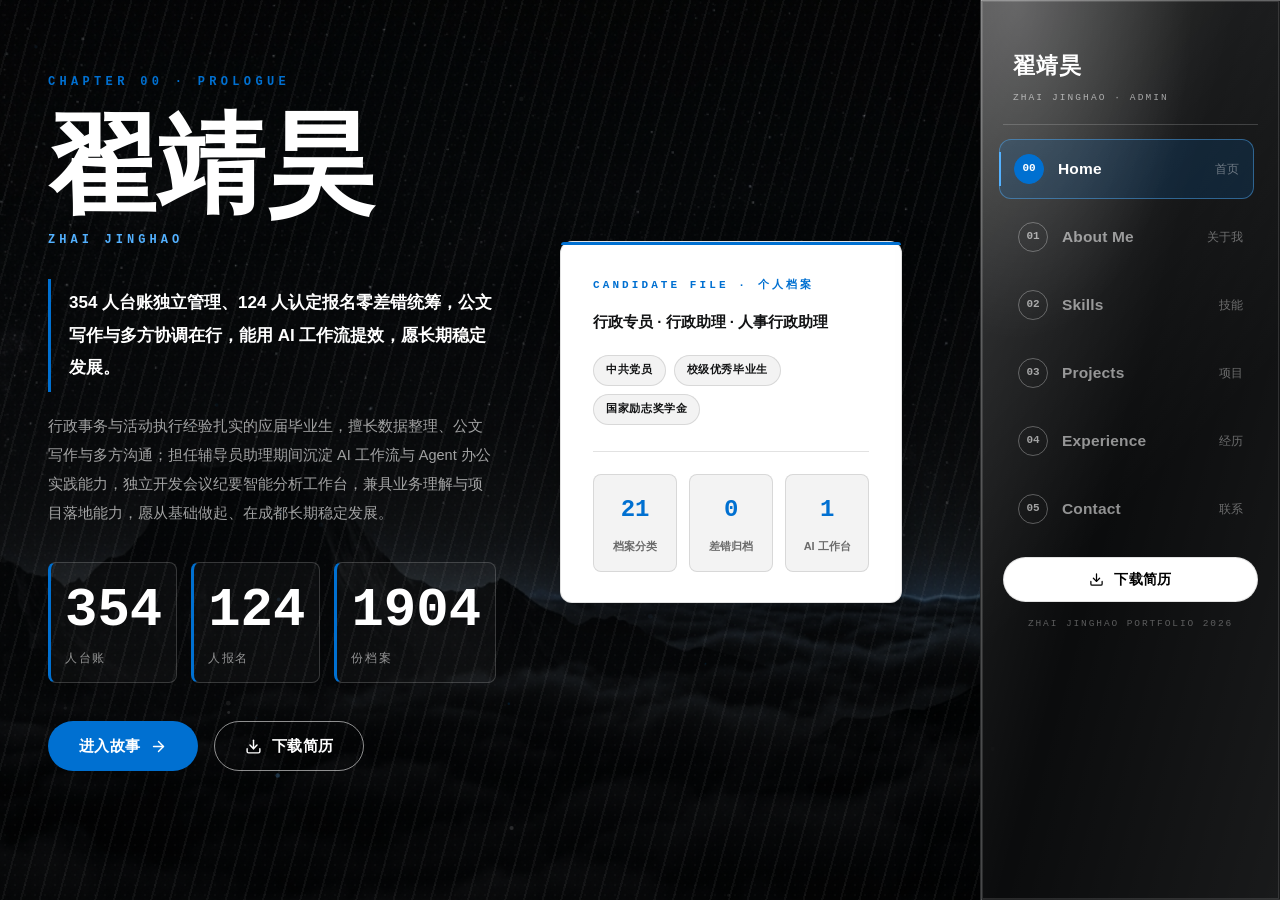
==== commit ae56b4d7: "[预览检查点-未上线] 侧栏改 iOS26/27 液态玻璃近似：blur28+saturate180+contrast，光泽折射层+内侧高光描边，深/浅自适应" ====
--- a/index.html
+++ b/index.html
@@ -13,7 +13,7 @@
   <meta property="og:url" content="https://mendylecoretta74-ship-it.github.io/zhai-jinghao-resume/">
   <link rel="icon" href="data:image/svg+xml,%3Csvg xmlns='http://www.w3.org/2000/svg' viewBox='0 0 64 64'%3E%3Crect width='64' height='64' rx='6' fill='%23000000'/%3E%3Ctext x='32' y='44' font-size='34' font-weight='900' font-family='sans-serif' fill='%23FFFFFF' text-anchor='middle'%3E%E7%BF%9F%3C/text%3E%3C/svg%3E">
   <link rel="preload" as="image" href="assets/images/bg-hero-night.jpg">
-  <link rel="stylesheet" href="assets/styles.css?v=14">
+  <link rel="stylesheet" href="assets/styles.css?v=16">
 </head>
 <body>
 
--- a/assets/styles.css
+++ b/assets/styles.css
@@ -92,35 +92,39 @@
   width: 300px;
   display: flex; flex-direction: column; gap: 14px;
   padding: 40px 22px 34px;
-  background: rgba(12, 14, 18, .24);
-  -webkit-backdrop-filter: blur(26px) saturate(150%);
-  backdrop-filter: blur(26px) saturate(150%);
-  border-left: 1px solid rgba(255, 255, 255, .12);
-  box-shadow: inset 1px 0 0 rgba(255, 255, 255, .1), inset 0 1px 0 rgba(255, 255, 255, .14), -24px 0 56px rgba(0, 0, 0, .25);
+  background:
+    linear-gradient(135deg, rgba(255, 255, 255, .14), rgba(255, 255, 255, .03) 55%),
+    rgba(12, 14, 18, .3);
+  -webkit-backdrop-filter: blur(28px) saturate(180%) contrast(1.05);
+  backdrop-filter: blur(28px) saturate(180%) contrast(1.05);
+  border-left: 1px solid rgba(255, 255, 255, .14);
+  box-shadow:
+    inset 1px 0 0 rgba(255, 255, 255, .24),
+    inset 0 1px 0 rgba(255, 255, 255, .32),
+    inset 0 -1px 0 rgba(255, 255, 255, .1),
+    -24px 0 56px rgba(0, 0, 0, .22);
   overflow-y: auto;
   pointer-events: auto;
   isolation: isolate;
 }
 
-/* 第二层磨砂：无渐变，仅叠加模糊让背景更深地透入 */
+/* Apple Liquid Glass 网页近似（非官方）：低透明度光泽折射层 */
 .side-nav::before {
   content: "";
   position: absolute; inset: 0;
   z-index: -1;
-  background: rgba(255, 255, 255, .02);
-  -webkit-backdrop-filter: blur(10px) saturate(140%);
-  backdrop-filter: blur(10px) saturate(140%);
-  pointer-events: none;
-}
-
-/* 玻璃颗粒：极低噪点，压平模糊渐变断层 */
+  background:
+    radial-gradient(140% 90% at 12% 0%, rgba(255, 255, 255, .22), transparent 42%),
+    linear-gradient(105deg, rgba(255, 255, 255, .12), transparent 48%, rgba(255, 255, 255, .06));
+  pointer-events: none;
+}
+
+/* 内侧 1px 描边：界定玻璃厚度 */
 .side-nav::after {
   content: "";
-  position: absolute; inset: 0;
+  position: absolute; inset: 1px;
   z-index: -1;
-  opacity: .35;
-  background-image: url("data:image/svg+xml,%3Csvg xmlns='http://www.w3.org/2000/svg' width='140' height='140'%3E%3Cfilter id='n'%3E%3CfeTurbulence type='fractalNoise' baseFrequency='0.85' numOctaves='2' stitchTiles='stitch'/%3E%3C/filter%3E%3Crect width='140' height='140' filter='url(%23n)'/%3E%3C/svg%3E");
-  mix-blend-mode: overlay;
+  border: 1px solid rgba(255, 255, 255, .12);
   pointer-events: none;
 }
 
@@ -178,11 +182,13 @@
   position: fixed; top: 0; left: 0; right: 0; z-index: 60;
   display: none; align-items: center; justify-content: space-between;
   height: 60px; padding: 0 16px;
-  background: rgba(12, 14, 18, .42);
-  -webkit-backdrop-filter: blur(20px) saturate(150%);
-  backdrop-filter: blur(20px) saturate(150%);
-  border-bottom: 1px solid rgba(255, 255, 255, .12);
-  box-shadow: inset 0 1px 0 rgba(255, 255, 255, .08);
+  background:
+    linear-gradient(135deg, rgba(255, 255, 255, .1), rgba(255, 255, 255, .02) 55%),
+    rgba(12, 14, 18, .32);
+  -webkit-backdrop-filter: blur(22px) saturate(180%) contrast(1.05);
+  backdrop-filter: blur(22px) saturate(180%) contrast(1.05);
+  border-bottom: 1px solid rgba(255, 255, 255, .14);
+  box-shadow: inset 0 1px 0 rgba(255, 255, 255, .2), inset 0 -1px 0 rgba(255, 255, 255, .05);
 }
 .topbar .brand { display: flex; flex-direction: column; gap: 2px; }
 .topbar .brand-name { font-size: 19px; }
@@ -190,9 +196,11 @@
 
 /* 浅色章节下，移动端顶栏自动切换为浅色，避免深蓝残留 */
 .topbar.light {
-  background: rgba(255, 255, 255, .5);
-  border-bottom-color: rgba(18, 19, 20, .1);
-  box-shadow: inset 0 1px 0 rgba(255, 255, 255, .6);
+  background:
+    linear-gradient(135deg, rgba(255, 255, 255, .6), rgba(255, 255, 255, .25) 60%),
+    rgba(255, 255, 255, .35);
+  border-bottom-color: rgba(255, 255, 255, .7);
+  box-shadow: inset 0 1px 0 rgba(255, 255, 255, .9), inset 0 -1px 0 rgba(255, 255, 255, .4);
 }
 .topbar.light .brand-name { color: var(--text); }
 .topbar.light .brand-sub { color: var(--dim); }
@@ -662,18 +670,24 @@
 /* 桌面端：白色章节下侧栏自动切浅色，与页面自然交融（移动端抽屉保持深色） */
 @media (min-width: 1101px) {
   .side-nav.side-light {
-    background: rgba(255, 255, 255, .28);
-    -webkit-backdrop-filter: blur(26px) saturate(160%);
-    backdrop-filter: blur(26px) saturate(160%);
-    border-left-color: rgba(255, 255, 255, .6);
-    box-shadow: inset 1px 0 0 rgba(255, 255, 255, .7), inset 0 1px 0 rgba(255, 255, 255, .8), -30px 0 70px rgba(18, 19, 20, .1);
+    background:
+      linear-gradient(135deg, rgba(255, 255, 255, .55), rgba(255, 255, 255, .18) 60%),
+      rgba(255, 255, 255, .32);
+    -webkit-backdrop-filter: blur(28px) saturate(180%) contrast(1.05);
+    backdrop-filter: blur(28px) saturate(180%) contrast(1.05);
+    border-left-color: rgba(255, 255, 255, .7);
+    box-shadow:
+      inset 1px 0 0 rgba(255, 255, 255, .8),
+      inset 0 1px 0 rgba(255, 255, 255, .9),
+      inset 0 -1px 0 rgba(255, 255, 255, .35),
+      -24px 0 56px rgba(18, 19, 20, .12);
   }
   .side-nav.side-light::before {
-    background: rgba(255, 255, 255, .05);
-    -webkit-backdrop-filter: blur(8px) saturate(150%);
-    backdrop-filter: blur(8px) saturate(150%);
+    background:
+      radial-gradient(140% 90% at 12% 0%, rgba(255, 255, 255, .65), transparent 42%),
+      linear-gradient(105deg, rgba(255, 255, 255, .32), transparent 48%, rgba(255, 255, 255, .18));
   }
-  .side-nav.side-light::after { opacity: .18; }
+  .side-nav.side-light::after { border-color: rgba(255, 255, 255, .7); }
   .side-nav.side-light .brand { border-bottom-color: rgba(18, 19, 20, .08); }
   .side-nav.side-light .brand-name { color: var(--text); }
   .side-nav.side-light .brand-sub { color: var(--dim); }
@@ -712,9 +726,11 @@
     width: min(340px, 88vw);
     height: auto;
     padding: 30px 22px;
-    background: rgba(10, 12, 16, .6);
-    -webkit-backdrop-filter: blur(20px) saturate(150%);
-    backdrop-filter: blur(20px) saturate(150%);
+    background:
+      linear-gradient(135deg, rgba(255, 255, 255, .08), rgba(255, 255, 255, .02) 55%),
+      rgba(10, 12, 16, .58);
+    -webkit-backdrop-filter: blur(24px) saturate(180%) contrast(1.05);
+    backdrop-filter: blur(24px) saturate(180%) contrast(1.05);
     border-left: 1px solid rgba(255, 255, 255, .12);
     box-shadow: inset 1px 0 0 rgba(255, 255, 255, .08), -30px 0 70px rgba(0, 0, 0, .55);
     gap: 14px;
@@ -782,10 +798,7 @@
     -webkit-backdrop-filter: none;
     backdrop-filter: none;
   }
-  .side-nav::before, .side-nav::after {
-    -webkit-backdrop-filter: none;
-    backdrop-filter: none;
-  }
+  .side-nav::before { display: none; }
   .side-nav::after { display: none; }
   .side-nav.side-light, .topbar.light { background: rgba(255, 255, 255, .97); }
 }
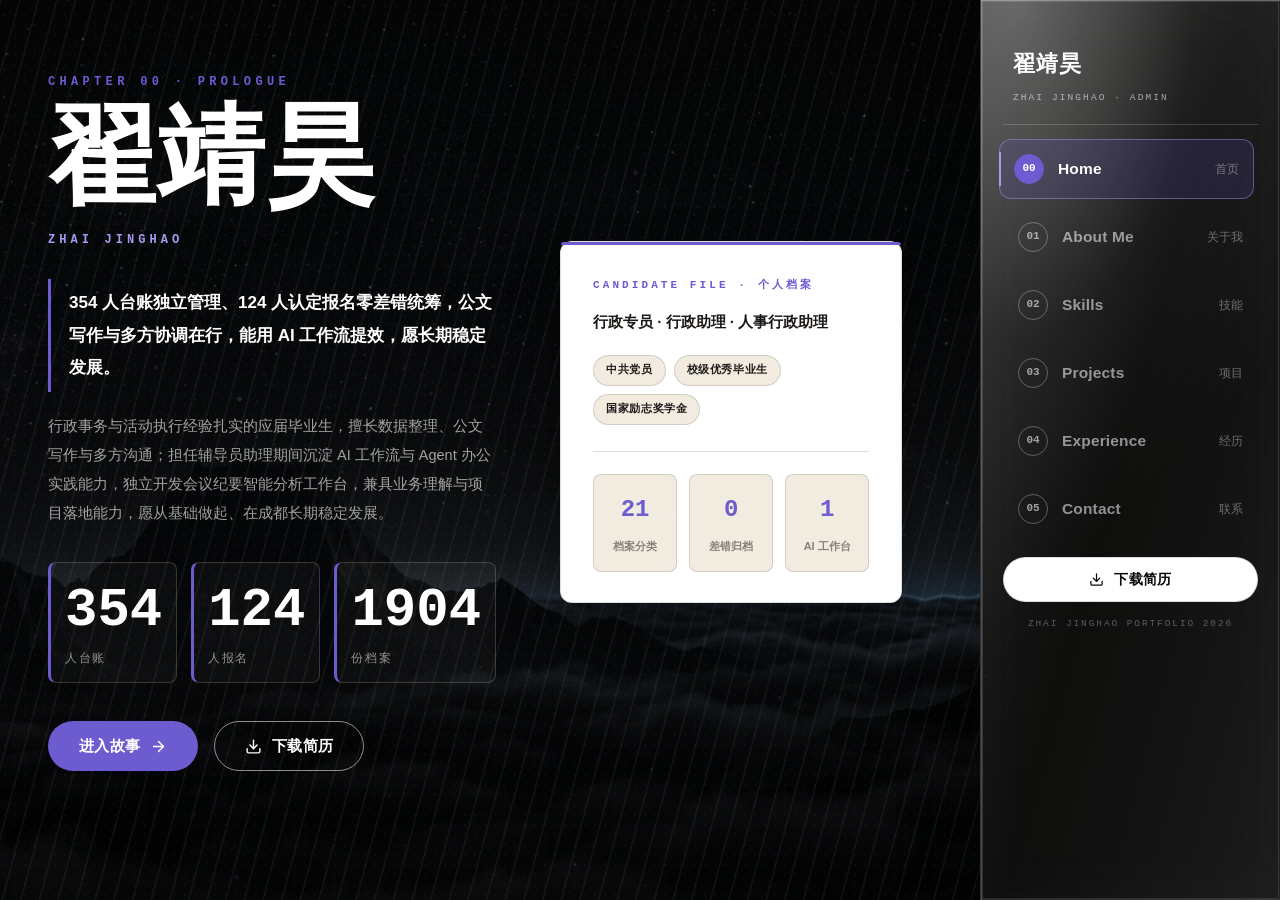
==== commit ada8945a: "[预览检查点-未上线] 匹配 shader.se：黑底暖白+紫罗兰强调+STIX衬线、启动画面逻辑、项目横向轮播" ====
--- a/index.html
+++ b/index.html
@@ -13,9 +13,18 @@
   <meta property="og:url" content="https://mendylecoretta74-ship-it.github.io/zhai-jinghao-resume/">
   <link rel="icon" href="data:image/svg+xml,%3Csvg xmlns='http://www.w3.org/2000/svg' viewBox='0 0 64 64'%3E%3Crect width='64' height='64' rx='6' fill='%23000000'/%3E%3Ctext x='32' y='44' font-size='34' font-weight='900' font-family='sans-serif' fill='%23FFFFFF' text-anchor='middle'%3E%E7%BF%9F%3C/text%3E%3C/svg%3E">
   <link rel="preload" as="image" href="assets/images/bg-hero-night.jpg">
-  <link rel="stylesheet" href="assets/styles.css?v=16">
+  <link rel="stylesheet" href="assets/styles.css?v=17">
 </head>
 <body>
+
+  <!-- Shader 式启动画面（1 秒，可跳过） -->
+  <div class="boot" id="boot" aria-hidden="true">
+    <div class="boot-inner">
+      <p class="boot-title">ZHAI JINGHAO</p>
+      <p class="boot-meta">求职作品集 · PORTFOLIO · v1.0</p>
+      <div class="boot-bar"><i></i></div>
+    </div>
+  </div>
 
   <!-- 统一图标库 -->
   <svg xmlns="http://www.w3.org/2000/svg" style="display:none" aria-hidden="true">
@@ -272,6 +281,7 @@
           </div>
         </article>
       </div>
+      <p class="cover-hint"><svg class="icon" style="width:15px;height:15px"><use href="#i-arrow-left"/></svg> 横向滑动浏览项目 <svg class="icon" style="width:15px;height:15px"><use href="#i-arrow-right"/></svg></p>
     </section>
 
     <!-- CHAPTER 04 · EXPERIENCE -->
@@ -425,6 +435,6 @@
 
   <script src="assets/vendor/gsap.min.js?v=3"></script>
   <script src="assets/vendor/qrcode.js?v=3"></script>
-  <script src="assets/app.js?v=4"></script>
+  <script src="assets/app.js?v=5"></script>
 </body>
 </html>
--- a/assets/styles.css
+++ b/assets/styles.css
@@ -5,26 +5,35 @@
    ========================================================= */
 
 :root {
-  /* PlayStation 匹配：纯黑 / 纯白 / 品牌蓝 三章节体系 */
-  --ink: #000000;
-  --ink-2: #121314;
-  --ink-3: #181818;
-  --paper: #FFFFFF;
-  --paper-2: #F3F3F3;
-  --surface-card: #F5F7FA;
-  --red: #0070D1;
-  --red-2: #0064B7;
-  --red-active: #004D8D;
-  --gold: #53B1FF;
-  --cyan: #53B1FF;
-  --text: #121314;
-  --dim: #6B6B6B;
-  --line-dark: rgba(229, 229, 229, .2);
-  --line-light: rgba(18, 19, 20, .12);
+  /* Shader 匹配：黑底 + 暖白 + 紫罗兰强调 + 衬线显示 */
+  --ink: #0A0908;
+  --ink-2: #131110;
+  --ink-3: #1A1817;
+  --paper: #FAF6EE;
+  --paper-2: #F1EBE0;
+  --surface-card: #F5F1E8;
+  --red: #6D5BD0;
+  --red-2: #5A48B8;
+  --red-active: #4A3C8C;
+  --gold: #A79BF0;
+  --cyan: #A79BF0;
+  --text: #1C1917;
+  --dim: #8A8178;
+  --line-dark: rgba(250, 246, 238, .18);
+  --line-light: rgba(28, 25, 23, .14);
   --sans: "PingFang SC", "Microsoft YaHei", -apple-system, BlinkMacSystemFont, "Segoe UI", "Helvetica Neue", Roboto, sans-serif;
+  --serif: "STIX Two Text", "Noto Serif SC", "Songti SC", "SimSun", Georgia, serif;
   --mono: ui-monospace, SFMono-Regular, Menlo, Consolas, "Liberation Mono", monospace;
   --spring: cubic-bezier(.32, .72, .35, 1);
   --side-w: 300px;
+}
+
+@font-face {
+  font-family: "STIX Two Text";
+  src: url("fonts/stix-two-text-latin.woff2") format("woff2");
+  font-weight: 400 700;
+  font-style: normal;
+  font-display: swap;
 }
 
 * { margin: 0; padding: 0; box-sizing: border-box; }
@@ -55,6 +64,11 @@
   font-weight: 700;
   letter-spacing: .22em;
   text-transform: uppercase;
+}
+
+/* Shader 式衬线显示层：大标题与品牌名用衬线，正文保持无衬线 */
+.brand-name, .hero-name, .ch-title, .cover-body h3, .pm-head h3, .panel-edu h3, .tl-card h3 {
+  font-family: var(--serif);
 }
 
 /* ---------------- 按钮 ---------------- */
@@ -69,7 +83,7 @@
   transition: transform .18s var(--spring), background .2s, border-color .2s, color .2s, box-shadow .2s;
   will-change: transform;
 }
-.btn:hover { transform: translateY(-2px); background: var(--red-2); box-shadow: 0 10px 22px rgba(0, 112, 209, .28); }
+.btn:hover { transform: translateY(-2px); background: var(--red-2); box-shadow: 0 10px 22px rgba(109, 91, 208, .28); }
 .btn:active { transform: translateY(0); background: var(--red-active); box-shadow: none; }
 .btn .icon { width: 17px; height: 17px; }
 .btn-sm { padding: 9px 18px; min-height: 38px; font-size: 13px; }
@@ -149,7 +163,7 @@
   will-change: transform;
 }
 .ch-link:hover { transform: translateX(-4px); border-color: rgba(255, 255, 255, .16); background: rgba(255, 255, 255, .05); color: #fff; }
-.ch-link.active { transform: translateX(-4px); border-color: rgba(83, 177, 255, .45); background: rgba(0, 112, 209, .16); color: #fff; }
+.ch-link.active { transform: translateX(-4px); border-color: rgba(167, 155, 240, .45); background: rgba(109, 91, 208, .16); color: #fff; }
 .ch-link::before {
   content: ""; position: absolute; left: -1px; top: 12px; bottom: 12px; width: 2px;
   background: var(--gold); transform: scaleY(0); transform-origin: center;
@@ -206,6 +220,22 @@
 .topbar.light .brand-sub { color: var(--dim); }
 .topbar.light .menu-btn { border-color: var(--ink); color: var(--ink); }
 .topbar.light .menu-btn:hover { background: rgba(12, 15, 22, .06); }
+
+/* Shader 式启动画面：终端元数据 + 进度条（逻辑匹配，1 秒，可跳过） */
+.boot {
+  position: fixed; inset: 0; z-index: 200;
+  display: flex; align-items: center; justify-content: center;
+  background: var(--ink);
+  color: var(--paper);
+  transition: opacity .45s ease;
+}
+.boot.done { opacity: 0; pointer-events: none; }
+.boot-inner { text-align: center; }
+.boot-title { font-family: var(--serif); font-size: 34px; letter-spacing: .06em; color: var(--paper); }
+.boot-meta { margin-top: 10px; font-family: var(--mono); font-size: 11px; letter-spacing: .22em; color: rgba(250, 246, 238, .55); }
+.boot-bar { width: 260px; height: 14px; margin: 26px auto 0; border: 1px solid rgba(250, 246, 238, .4); padding: 2px; }
+.boot-bar i { display: block; height: 100%; width: 0; background: var(--red); animation: bootFill 1s cubic-bezier(.32, .72, .35, 1) forwards; }
+@keyframes bootFill { from { width: 0; } to { width: 100%; } }
 
 /* 浅色章节下 body 背景同步切浅色，避免内容与侧栏之间的深蓝底色残留 */
 body.light-chapter { background: var(--paper); }
@@ -373,15 +403,15 @@
   content: "";
   position: absolute; inset: 0;
   background-image:
-    linear-gradient(rgba(83, 177, 255, .05) 1px, transparent 1px),
-    linear-gradient(90deg, rgba(83, 177, 255, .05) 1px, transparent 1px);
+    linear-gradient(rgba(167, 155, 240, .05) 1px, transparent 1px),
+    linear-gradient(90deg, rgba(167, 155, 240, .05) 1px, transparent 1px);
   background-size: 34px 34px;
   pointer-events: none;
 }
 .holo-console::after {
   content: "";
   position: absolute; left: 0; right: 0; top: -40%; height: 30%;
-  background: linear-gradient(180deg, transparent, rgba(83, 177, 255, .09), transparent);
+  background: linear-gradient(180deg, transparent, rgba(167, 155, 240, .09), transparent);
   animation: scan 5.5s linear infinite;
   pointer-events: none;
 }
@@ -391,7 +421,7 @@
 .holo-corner.tr { top: -2px; right: -2px; border-left: 0; border-bottom: 0; }
 .holo-corner.bl { bottom: -2px; left: -2px; border-right: 0; border-top: 0; }
 .holo-corner.br { bottom: -2px; right: -2px; border-left: 0; border-top: 0; }
-.holo-head { position: relative; z-index: 2; display: flex; align-items: center; justify-content: space-between; gap: 16px; flex-wrap: wrap; border-bottom: 1px solid rgba(83, 177, 255, .3); padding-bottom: 16px; }
+.holo-head { position: relative; z-index: 2; display: flex; align-items: center; justify-content: space-between; gap: 16px; flex-wrap: wrap; border-bottom: 1px solid rgba(167, 155, 240, .3); padding-bottom: 16px; }
 .holo-title { font-family: var(--mono); font-size: 11px; font-weight: 700; letter-spacing: .24em; color: var(--cyan); }
 .holo-status { display: inline-flex; align-items: center; gap: 8px; font-family: var(--mono); font-size: 10px; letter-spacing: .18em; color: rgba(255, 255, 255, .55); }
 .holo-status .dot { width: 8px; height: 8px; border-radius: 50%; background: var(--cyan); box-shadow: 0 0 10px var(--cyan); animation: pulse 1.6s ease-in-out infinite; }
@@ -409,13 +439,13 @@
 }
 .skill-card:hover {
   transform: translateY(-4px);
-  border-color: rgba(83, 177, 255, .55);
-  background: rgba(83, 177, 255, .06);
+  border-color: rgba(167, 155, 240, .55);
+  background: rgba(167, 155, 240, .06);
   box-shadow: 0 14px 30px rgba(0, 0, 0, .35);
 }
 .sk-ico {
   width: 40px; height: 40px;
-  border: 1px solid rgba(83, 177, 255, .5); color: var(--cyan);
+  border: 1px solid rgba(167, 155, 240, .5); color: var(--cyan);
   border-radius: 8px;
   display: flex; align-items: center; justify-content: center;
   transition: transform .3s var(--spring), background .25s, color .25s;
@@ -427,12 +457,26 @@
 .sk-bar { height: 5px; background: rgba(255, 255, 255, .08); border-radius: 9999px; overflow: hidden; }
 .sk-bar i { display: block; height: 100%; width: 0; background: linear-gradient(90deg, var(--red), var(--cyan)); border-radius: 9999px; transition: width 1.1s var(--spring); }
 .skill-card.on .sk-bar i { width: var(--w); }
-.sk-tag { font-family: var(--mono); font-size: 9.5px; letter-spacing: .14em; color: rgba(83, 177, 255, .85); font-weight: 700; }
-.holo-foot { position: relative; z-index: 2; display: flex; align-items: center; justify-content: space-between; gap: 12px; flex-wrap: wrap; border-top: 1px solid rgba(83, 177, 255, .25); padding-top: 14px; font-family: var(--mono); font-size: 9.5px; letter-spacing: .18em; color: rgba(255, 255, 255, .4); }
+.sk-tag { font-family: var(--mono); font-size: 9.5px; letter-spacing: .14em; color: rgba(167, 155, 240, .85); font-weight: 700; }
+.holo-foot { position: relative; z-index: 2; display: flex; align-items: center; justify-content: space-between; gap: 12px; flex-wrap: wrap; border-top: 1px solid rgba(167, 155, 240, .25); padding-top: 14px; font-family: var(--mono); font-size: 9.5px; letter-spacing: .18em; color: rgba(255, 255, 255, .4); }
 
 /* ---------------- CHAPTER 03 · PROJECTS（漫画封面） ---------------- */
 .projects { background: var(--paper); color: var(--text); min-height: 100vh; min-height: 100dvh; }
-.cover-grid { display: grid; grid-template-columns: repeat(auto-fit, minmax(280px, 1fr)); gap: 28px; padding: 0 24px 110px; }
+.cover-grid {
+  display: flex;
+  overflow-x: auto;
+  scroll-snap-type: x mandatory;
+  gap: 28px;
+  padding: 0 24px 40px;
+  scrollbar-width: none;
+}
+.cover-grid::-webkit-scrollbar { display: none; }
+.cover-card { flex: 0 0 min(420px, 86vw); scroll-snap-align: start; }
+.cover-hint {
+  display: flex; align-items: center; justify-content: center; gap: 10px;
+  margin: 4px 24px 110px;
+  font-family: var(--mono); font-size: 10.5px; letter-spacing: .22em; color: var(--dim);
+}
 .cover-card {
   background: #fff;
   border: 1px solid var(--line-light);
@@ -443,21 +487,21 @@
   transition: transform .28s var(--spring), box-shadow .28s var(--spring), border-color .28s;
   will-change: transform;
 }
-.cover-card:hover { transform: translateY(-6px); border-color: rgba(0, 112, 209, .35); box-shadow: 0 22px 46px rgba(18, 19, 20, .12); }
+.cover-card:hover { transform: translateY(-6px); border-color: rgba(109, 91, 208, .35); box-shadow: 0 22px 46px rgba(18, 19, 20, .12); }
 .cover-art { position: relative; aspect-ratio: 16 / 9; overflow: hidden; border-bottom: 1px solid var(--line-light); }
 .cover-art img { width: 100%; height: 100%; object-fit: cover; transition: transform .6s var(--spring); }
 .cover-card:hover .cover-art img { transform: scale(1.06); }
 .cover-art::after {
   content: "";
   position: absolute; inset: 0;
-  background-image: radial-gradient(circle, rgba(0, 112, 209, .05) 1px, transparent 1.5px);
+  background-image: radial-gradient(circle, rgba(109, 91, 208, .05) 1px, transparent 1.5px);
   background-size: 8px 8px;
   mix-blend-mode: overlay;
   pointer-events: none;
 }
 .cover-scan {
   position: absolute; left: -30%; right: 130%; top: 0; bottom: 0;
-  background: linear-gradient(105deg, transparent, rgba(83, 177, 255, .22), transparent);
+  background: linear-gradient(105deg, transparent, rgba(167, 155, 240, .22), transparent);
   pointer-events: none;
 }
 .cover-card:hover .cover-scan { animation: sweep .9s ease; }
@@ -491,7 +535,7 @@
 .timeline::before {
   content: "";
   position: absolute; left: 50%; top: 8px; bottom: 8px;
-  width: 2px; background: repeating-linear-gradient(180deg, rgba(83, 177, 255, .45) 0 8px, transparent 8px 16px);
+  width: 2px; background: repeating-linear-gradient(180deg, rgba(167, 155, 240, .45) 0 8px, transparent 8px 16px);
 }
 .tl-item { position: relative; display: grid; grid-template-columns: 1fr 1fr; gap: 70px; margin-bottom: 32px; align-items: start; }
 .tl-item:nth-child(odd) .tl-card { grid-column: 1; grid-row: 1; }
@@ -513,7 +557,7 @@
   padding: 22px 24px;
   transition: transform .25s var(--spring), border-color .25s, background .25s;
 }
-.tl-card:hover { transform: translateY(-3px); border-color: rgba(83, 177, 255, .5); background: rgba(83, 177, 255, .05); }
+.tl-card:hover { transform: translateY(-3px); border-color: rgba(167, 155, 240, .5); background: rgba(167, 155, 240, .05); }
 .tl-card h3 { font-size: 17px; font-weight: 700; color: #fff; }
 .tl-card p { margin-top: 6px; font-size: 13px; color: rgba(255, 255, 255, .55); }
 .tl-card ul { margin-top: 10px; display: grid; gap: 7px; }
@@ -530,7 +574,7 @@
   padding: 18px 20px;
   transition: border-color .25s, transform .25s var(--spring);
 }
-.honor-chip:hover { border-color: rgba(83, 177, 255, .5); transform: translateY(-3px); }
+.honor-chip:hover { border-color: rgba(167, 155, 240, .5); transform: translateY(-3px); }
 .honor-chip b { flex: none; font-family: var(--mono); font-size: 12px; color: var(--gold); letter-spacing: .1em; padding-top: 2px; }
 .honor-chip span { font-size: 13px; color: rgba(255, 255, 255, .75); font-weight: 600; }
 
@@ -546,7 +590,7 @@
   display: flex; flex-direction: column; gap: 10px;
   transition: transform .25s var(--spring), box-shadow .25s var(--spring), border-color .25s;
 }
-.contact-card:hover { transform: translateY(-5px); border-color: rgba(0, 112, 209, .35); box-shadow: 0 18px 38px rgba(18, 19, 20, .1); }
+.contact-card:hover { transform: translateY(-5px); border-color: rgba(109, 91, 208, .35); box-shadow: 0 18px 38px rgba(18, 19, 20, .1); }
 .c-ico { width: 44px; height: 44px; background: var(--paper-2); color: var(--red); border: 1px solid var(--line-light); border-radius: 10px; display: flex; align-items: center; justify-content: center; }
 .c-ico .icon { width: 20px; height: 20px; }
 .c-label { font-family: var(--mono); font-size: 10.5px; letter-spacing: .22em; color: var(--dim); font-weight: 700; }
@@ -698,8 +742,8 @@
     color: var(--ink);
   }
   .side-nav.side-light .ch-link.active {
-    border-color: rgba(0, 112, 209, .4);
-    background: rgba(0, 112, 209, .1);
+    border-color: rgba(109, 91, 208, .4);
+    background: rgba(109, 91, 208, .1);
     color: var(--red);
   }
   .side-nav.side-light .ch-link::before { background: var(--red); }
@@ -771,7 +815,8 @@
   .skill-grid { grid-template-columns: 1fr 1fr; gap: 12px; }
   .skill-card { padding: 18px 16px 16px; }
   .holo-foot { flex-direction: column; align-items: flex-start; }
-  .cover-grid { padding: 0 20px 90px; gap: 24px; }
+  .cover-grid { padding: 0 20px 32px; gap: 24px; }
+  .cover-hint { margin: 2px 20px 80px; }
   .cover-card:nth-child(even) { transform: none; }
   .honor-panel { width: calc(100% - 40px); padding: 26px 0 90px; }
   .honor-grid { grid-template-columns: 1fr; }
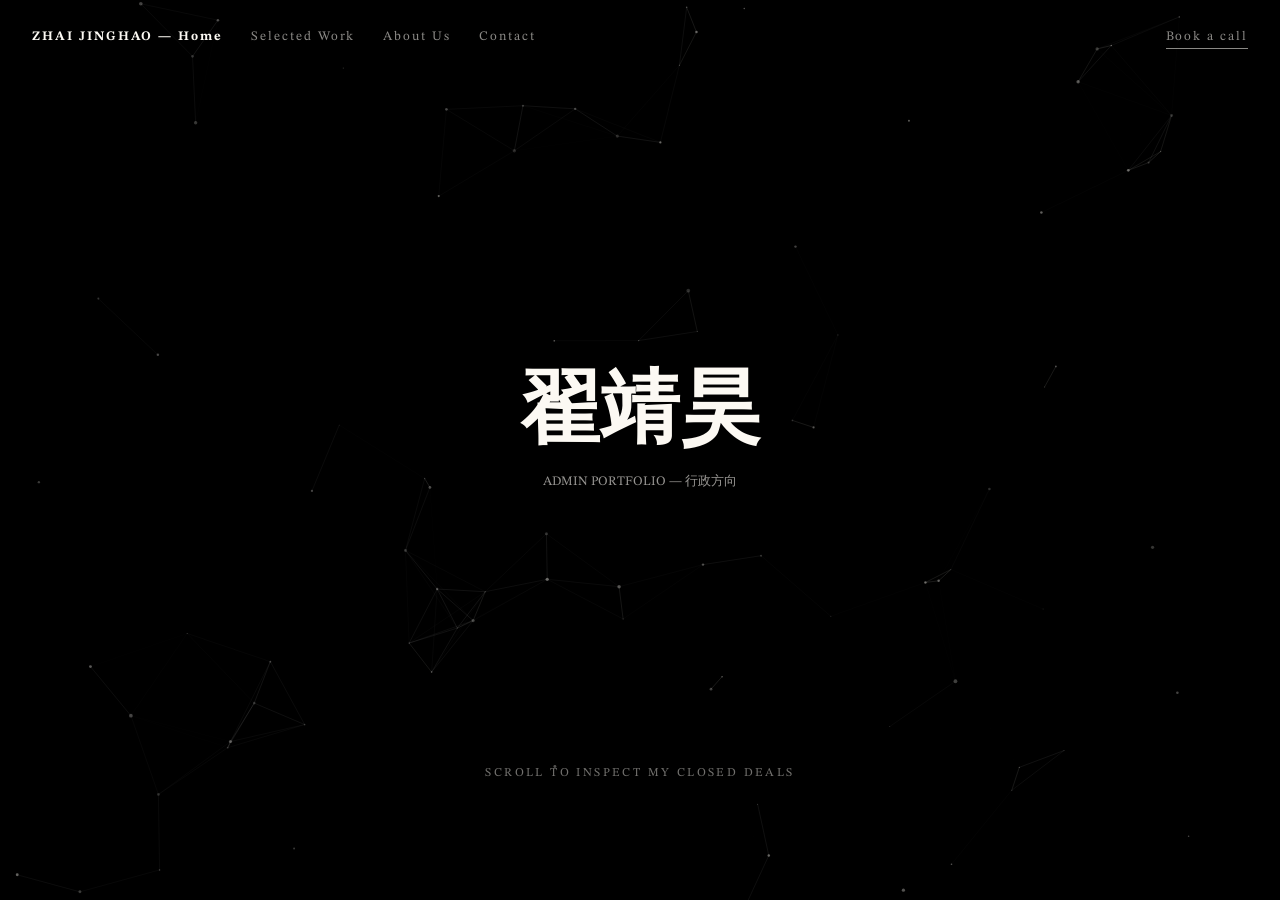
==== commit 4a4d9c22: "[预览检查点-未上线] 按 shader.se 规格重构：全屏画布主体+黑白双色+单衬线+内部滚动视差+单件轮播+4项导航" ====
--- a/index.html
+++ b/index.html
@@ -1,440 +1,86 @@
-<!doctype html>
+<!DOCTYPE html>
 <html lang="zh-CN">
 <head>
   <meta charset="UTF-8">
   <meta name="viewport" content="width=device-width, initial-scale=1, viewport-fit=cover">
   <title>翟靖昊 · 行政方向求职作品集</title>
-  <meta name="description" content="354 人学生台账 · 124 人电工认定报名统筹 · 1904 份档案分类整理 · 独立开发会议纪要智能分析工作台。行政事务、档案台账、会务统筹、公文写作与 AI 工作流。">
+  <meta name="description" content="行政事务、档案台账、会务统筹、公文写作与 AI 工作流。354 人台账 · 124 人报名统筹 · 1904 份档案整理。">
   <meta property="og:type" content="website">
   <meta property="og:site_name" content="翟靖昊 · 行政方向求职作品集">
   <meta property="og:title" content="翟靖昊 · 行政方向求职作品集">
-  <meta property="og:description" content="354 人学生台账 · 124 人电工认定报名统筹 · 1904 份档案分类整理 · 独立开发会议纪要智能分析工作台。行政事务、档案台账、会务统筹、公文写作与 AI 工作流。">
+  <meta property="og:description" content="行政事务、档案台账、会务统筹、公文写作与 AI 工作流。">
   <meta property="og:image" content="https://mendylecoretta74-ship-it.github.io/zhai-jinghao-resume/assets/images/og-cover.png">
   <meta property="og:url" content="https://mendylecoretta74-ship-it.github.io/zhai-jinghao-resume/">
-  <link rel="icon" href="data:image/svg+xml,%3Csvg xmlns='http://www.w3.org/2000/svg' viewBox='0 0 64 64'%3E%3Crect width='64' height='64' rx='6' fill='%23000000'/%3E%3Ctext x='32' y='44' font-size='34' font-weight='900' font-family='sans-serif' fill='%23FFFFFF' text-anchor='middle'%3E%E7%BF%9F%3C/text%3E%3C/svg%3E">
-  <link rel="preload" as="image" href="assets/images/bg-hero-night.jpg">
-  <link rel="stylesheet" href="assets/styles.css?v=17">
+  <link rel="icon" href="data:image/svg+xml,%3Csvg xmlns='http://www.w3.org/2000/svg' viewBox='0 0 64 64'%3E%3Crect width='64' height='64' fill='%23000000'/%3E%3Ctext x='32' y='44' font-size='34' font-family='Georgia,serif' fill='%23FCF9F3' text-anchor='middle'%3E%E7%BF%9F%3C/text%3E%3C/svg%3E">
+  <link rel="preload" as="font" type="font/woff2" href="assets/fonts/stix-two-text-latin.woff2" crossorigin>
+  <link rel="stylesheet" href="assets/styles.css?v=18">
 </head>
 <body>
 
-  <!-- Shader 式启动画面（1 秒，可跳过） -->
-  <div class="boot" id="boot" aria-hidden="true">
-    <div class="boot-inner">
-      <p class="boot-title">ZHAI JINGHAO</p>
-      <p class="boot-meta">求职作品集 · PORTFOLIO · v1.0</p>
-      <div class="boot-bar"><i></i></div>
-    </div>
+  <a class="skip" href="#content">Skip to content</a>
+
+  <!-- 全屏画布：页面主体（粒子场 / 大标题 / 项目预览均绘制于此，DOM 不承载可见主视觉） -->
+  <canvas id="scene" aria-hidden="true"></canvas>
+
+  <!-- 内部滚动容器：DOM 只承载 UI 层与语义层 -->
+  <div class="viewport" id="viewport">
+    <main id="content">
+
+      <section class="screen screen-home" data-section="home" aria-label="Hero">
+        <h1 class="sr-only">翟靖昊 - 行政方向求职作品集</h1>
+        <p class="scroll-hint">SCROLL TO INSPECT MY CLOSED DEALS</p>
+      </section>
+
+      <section class="screen screen-work" data-section="work" aria-label="Selected Work">
+        <div class="carousel">
+          <p class="counter" id="counter">01 / 03</p>
+          <h2 class="work-title" id="workTitle">电工（三级）认定报名统筹</h2>
+          <p class="work-desc" id="workDesc">124 名学生 · 4 个班级 · 全流程零差错。</p>
+          <p class="work-meta" id="workMeta">报名组织 — 信息核对 — 材料报送</p>
+          <p class="work-links" id="workLinks"></p>
+          <div class="carousel-nav">
+            <button id="prevBtn" type="button" aria-label="Previous project">←</button>
+            <button id="nextBtn" type="button" aria-label="Next project">→</button>
+          </div>
+        </div>
+      </section>
+
+      <section class="screen screen-about" data-section="about" aria-label="About Us">
+        <h2 class="about-head">把行政的秩序感，做成产品。</h2>
+        <p class="about-text">台账、公文、会务与 AI 工作流。四年行政实务，数据零差错。愿从基础做起，在成都长期稳定发展。</p>
+        <dl class="about-meta">
+          <div><dt>教育</dt><dd>辽宁工程职业学院 · 电气自动化技术（2023 - 2026）</dd></div>
+          <div><dt>经历</dt><dd>辅导员助理 · 班级团支部书记</dd></div>
+          <div><dt>技能</dt><dd>Excel 台账 / 公文排版 / PPT / AI 工作流</dd></div>
+          <div><dt>荣誉</dt><dd>国家励志奖学金 · 优秀毕业生 · 中共党员</dd></div>
+        </dl>
+      </section>
+
+      <section class="screen screen-contact" data-section="contact" aria-label="Contact">
+        <h2 class="contact-head">保持联系。</h2>
+        <p class="contact-line"><a href="mailto:z3090194616@outlook.com">z3090194616@outlook.com</a></p>
+        <p class="contact-line">195 2910 0661</p>
+        <p class="contact-line">意向城市 成都 · 2026 年 9 月起到岗</p>
+        <a class="cta-line" href="mailto:z3090194616@outlook.com">Book a call</a>
+      </section>
+
+      <footer class="footer">
+        <p>© 2026 翟靖昊 · 行政方向求职作品集</p>
+        <a class="cta-line" href="mailto:z3090194616@outlook.com">Book a call</a>
+      </footer>
+
+    </main>
   </div>
 
-  <!-- 统一图标库 -->
-  <svg xmlns="http://www.w3.org/2000/svg" style="display:none" aria-hidden="true">
-    <defs>
-      <symbol id="i-download" viewBox="0 0 24 24" fill="none" stroke="currentColor" stroke-width="2" stroke-linecap="round" stroke-linejoin="round"><path d="M21 15v4a2 2 0 0 1-2 2H5a2 2 0 0 1-2-2v-4"/><path d="m7 10 5 5 5-5"/><path d="M12 15V3"/></symbol>
-      <symbol id="i-arrow-right" viewBox="0 0 24 24" fill="none" stroke="currentColor" stroke-width="2" stroke-linecap="round" stroke-linejoin="round"><path d="M5 12h14"/><path d="m12 5 7 7-7 7"/></symbol>
-      <symbol id="i-arrow-left" viewBox="0 0 24 24" fill="none" stroke="currentColor" stroke-width="2" stroke-linecap="round" stroke-linejoin="round"><path d="M19 12H5"/><path d="m12 19-7-7 7-7"/></symbol>
-      <symbol id="i-x" viewBox="0 0 24 24" fill="none" stroke="currentColor" stroke-width="2" stroke-linecap="round" stroke-linejoin="round"><path d="M18 6 6 18"/><path d="m6 6 12 12"/></symbol>
-      <symbol id="i-menu" viewBox="0 0 24 24" fill="none" stroke="currentColor" stroke-width="2" stroke-linecap="round" stroke-linejoin="round"><path d="M4 6h16"/><path d="M4 12h16"/><path d="M4 18h16"/></symbol>
-      <symbol id="i-phone" viewBox="0 0 24 24" fill="none" stroke="currentColor" stroke-width="2" stroke-linecap="round" stroke-linejoin="round"><path d="M22 16.92v3a2 2 0 0 1-2.18 2 19.79 19.79 0 0 1-8.63-3.07 19.5 19.5 0 0 1-6-6 19.79 19.79 0 0 1-3.07-8.67A2 2 0 0 1 4.11 2h3a2 2 0 0 1 2 1.72 12.84 12.84 0 0 0 .7 2.81 2 2 0 0 1-.45 2.11L8.09 9.91a16 16 0 0 0 6 6l1.27-1.27a2 2 0 0 1 2.11-.45 12.84 12.84 0 0 0 2.81.7A2 2 0 0 1 22 16.92z"/></symbol>
-      <symbol id="i-mail" viewBox="0 0 24 24" fill="none" stroke="currentColor" stroke-width="2" stroke-linecap="round" stroke-linejoin="round"><rect x="2" y="4" width="20" height="16" rx="2"/><path d="m22 7-8.97 5.7a1.94 1.94 0 0 1-2.06 0L2 7"/></symbol>
-      <symbol id="i-map-pin" viewBox="0 0 24 24" fill="none" stroke="currentColor" stroke-width="2" stroke-linecap="round" stroke-linejoin="round"><path d="M20 10c0 6-8 12-8 12s-8-6-8-12a8 8 0 0 1 16 0Z"/><circle cx="12" cy="10" r="3"/></symbol>
-      <symbol id="i-calendar" viewBox="0 0 24 24" fill="none" stroke="currentColor" stroke-width="2" stroke-linecap="round" stroke-linejoin="round"><rect x="3" y="4" width="18" height="18" rx="2"/><path d="M16 2v4"/><path d="M8 2v4"/><path d="M3 10h18"/></symbol>
-      <symbol id="i-check" viewBox="0 0 24 24" fill="none" stroke="currentColor" stroke-width="2.4" stroke-linecap="round" stroke-linejoin="round"><path d="M20 6 9 17l-5-5"/></symbol>
-      <symbol id="i-search" viewBox="0 0 24 24" fill="none" stroke="currentColor" stroke-width="2" stroke-linecap="round" stroke-linejoin="round"><circle cx="11" cy="11" r="8"/><path d="m21 21-4.3-4.3"/></symbol>
-      <symbol id="i-copy" viewBox="0 0 24 24" fill="none" stroke="currentColor" stroke-width="2" stroke-linecap="round" stroke-linejoin="round"><rect x="9" y="9" width="13" height="13" rx="2" ry="2"/><path d="M5 15H4a2 2 0 0 1-2-2V4a2 2 0 0 1 2-2h9a2 2 0 0 1 2 2v1"/></symbol>
-      <symbol id="i-share" viewBox="0 0 24 24" fill="none" stroke="currentColor" stroke-width="2" stroke-linecap="round" stroke-linejoin="round"><circle cx="18" cy="5" r="3"/><circle cx="6" cy="12" r="3"/><circle cx="18" cy="19" r="3"/><path d="m8.59 13.51 6.83 3.98"/><path d="m15.41 6.51-6.82 3.98"/></symbol>
-      <symbol id="i-file" viewBox="0 0 24 24" fill="none" stroke="currentColor" stroke-width="2" stroke-linecap="round" stroke-linejoin="round"><path d="M15 2H6a2 2 0 0 0-2 2v16a2 2 0 0 0 2 2h12a2 2 0 0 0 2-2V7Z"/><path d="M14 2v4a2 2 0 0 0 2 2h4"/><path d="M10 9H8"/><path d="M16 13H8"/><path d="M16 17H8"/></symbol>
-      <symbol id="i-folder" viewBox="0 0 24 24" fill="none" stroke="currentColor" stroke-width="2" stroke-linecap="round" stroke-linejoin="round"><path d="M20 20a2 2 0 0 0 2-2V8a2 2 0 0 0-2-2h-7.9a2 2 0 0 1-1.69-.9L9.6 3.9A2 2 0 0 0 7.93 3H4a2 2 0 0 0-2 2v13a2 2 0 0 0 2 2Z"/></symbol>
-      <symbol id="i-layers" viewBox="0 0 24 24" fill="none" stroke="currentColor" stroke-width="2" stroke-linecap="round" stroke-linejoin="round"><path d="M12.83 2.18a2 2 0 0 0-1.66 0L2.6 6.08a1 1 0 0 0 0 1.83l8.58 3.91a2 2 0 0 0 1.66 0l8.58-3.9a1 1 0 0 0 0-1.83Z"/><path d="m22 17.65-9.17 4.16a2 2 0 0 1-1.66 0L2 17.65"/><path d="m22 12.65-9.17 4.16a2 2 0 0 1-1.66 0L2 12.65"/></symbol>
-      <symbol id="i-spark" viewBox="0 0 24 24" fill="none" stroke="currentColor" stroke-width="2" stroke-linecap="round" stroke-linejoin="round"><path d="M12 3l1.9 5.8a2 2 0 0 0 1.3 1.3L21 12l-5.8 1.9a2 2 0 0 0-1.3 1.3L12 21l-1.9-5.8a2 2 0 0 0-1.3-1.3L3 12l5.8-1.9a2 2 0 0 0 1.3-1.3Z"/></symbol>
-      <symbol id="i-briefcase" viewBox="0 0 24 24" fill="none" stroke="currentColor" stroke-width="2" stroke-linecap="round" stroke-linejoin="round"><rect x="2" y="7" width="20" height="14" rx="2"/><path d="M16 21V5a2 2 0 0 0-2-2h-4a2 2 0 0 0-2 2v16"/></symbol>
-      <symbol id="i-pen" viewBox="0 0 24 24" fill="none" stroke="currentColor" stroke-width="2" stroke-linecap="round" stroke-linejoin="round"><path d="M12 20h9"/><path d="M16.5 3.5a2.121 2.121 0 0 1 3 3L7 19l-4 1 1-4Z"/></symbol>
-      <symbol id="i-clipboard" viewBox="0 0 24 24" fill="none" stroke="currentColor" stroke-width="2" stroke-linecap="round" stroke-linejoin="round"><rect x="8" y="2" width="8" height="4" rx="1"/><path d="M16 4h2a2 2 0 0 1 2 2v14a2 2 0 0 1-2 2H6a2 2 0 0 1-2-2V6a2 2 0 0 1 2-2h2"/><path d="M12 11h4"/><path d="M12 16h4"/><path d="M8 11h.01"/><path d="M8 16h.01"/></symbol>
-      <symbol id="i-award" viewBox="0 0 24 24" fill="none" stroke="currentColor" stroke-width="2" stroke-linecap="round" stroke-linejoin="round"><circle cx="12" cy="8" r="6"/><path d="M15.477 12.89 17 22l-5-3-5 3 1.523-9.11"/></symbol>
-      <symbol id="i-graduation" viewBox="0 0 24 24" fill="none" stroke="currentColor" stroke-width="2" stroke-linecap="round" stroke-linejoin="round"><path d="M22 10 12 5 2 10l10 5 10-5v6"/><path d="M6 12.5V16a6 3 0 0 0 12 0v-3.5"/></symbol>
-      <symbol id="i-calendar-check" viewBox="0 0 24 24" fill="none" stroke="currentColor" stroke-width="2" stroke-linecap="round" stroke-linejoin="round"><rect x="3" y="4" width="18" height="18" rx="2"/><path d="M16 2v4"/><path d="M8 2v4"/><path d="M3 10h18"/><path d="m9 16 2 2 4-4"/></symbol>
-      <symbol id="i-list-checks" viewBox="0 0 24 24" fill="none" stroke="currentColor" stroke-width="2" stroke-linecap="round" stroke-linejoin="round"><path d="M3 6h.01"/><path d="M3 12h.01"/><path d="M3 18h.01"/><path d="M10 6h11"/><path d="M10 12h11"/><path d="M10 18h11"/></symbol>
-      <symbol id="i-users" viewBox="0 0 24 24" fill="none" stroke="currentColor" stroke-width="2" stroke-linecap="round" stroke-linejoin="round"><path d="M16 21v-2a4 4 0 0 0-4-4H6a4 4 0 0 0-4 4v2"/><circle cx="9" cy="7" r="4"/><path d="M22 21v-2a4 4 0 0 0-3-3.87"/><path d="M16 3.13a4 4 0 0 1 0 7.75"/></symbol>
-      <symbol id="i-shield" viewBox="0 0 24 24" fill="none" stroke="currentColor" stroke-width="2" stroke-linecap="round" stroke-linejoin="round"><path d="M20 13c0 5-3.5 7.5-7.66 8.95a1 1 0 0 1-.67-.01C7.5 20.5 4 18 4 13V6a1 1 0 0 1 1-1c2 0 4.5-1.2 6.24-2.72a1.17 1.17 0 0 1 1.52 0C14.51 3.81 17 5 19 5a1 1 0 0 1 1 1z"/><path d="m9 12 2 2 4-4"/></symbol>
-      <symbol id="i-book" viewBox="0 0 24 24" fill="none" stroke="currentColor" stroke-width="2" stroke-linecap="round" stroke-linejoin="round"><path d="M2 3h6a4 4 0 0 1 4 4v14a3 3 0 0 0-3-3H2z"/><path d="M22 3h-6a4 4 0 0 0-4 4v14a3 3 0 0 1 3-3h7z"/></symbol>
-    </defs>
-  </svg>
+  <!-- 顶部导航（固定层）：4 项 + 全站 CTA -->
+  <nav class="nav" aria-label="Main navigation">
+    <a class="nav-logo" href="#home" data-target="home">ZHAI JINGHAO — Home</a>
+    <a href="#work" data-target="work">Selected Work</a>
+    <a href="#about" data-target="about">About Us</a>
+    <a href="#contact" data-target="contact">Contact</a>
+    <a class="cta-line nav-cta" href="mailto:z3090194616@outlook.com">Book a call</a>
+  </nav>
 
-  <!-- 移动端顶部栏 -->
-  <header class="topbar">
-    <a class="brand" href="#home" aria-label="回到首页">
-      <span class="brand-name">翟靖昊</span>
-      <span class="brand-sub">ZHAI JINGHAO</span>
-    </a>
-    <button class="menu-btn" id="menuBtn" type="button" aria-label="打开章节菜单">
-      <svg class="icon"><use href="#i-menu"/></svg>
-    </button>
-  </header>
-
-  <!-- 右侧浏览栏 -->
-  <aside class="side-nav" id="sideNav">
-    <button class="side-close" id="sideClose" type="button" aria-label="关闭菜单">
-      <svg class="icon"><use href="#i-x"/></svg>
-    </button>
-    <a class="brand" href="#home" data-view="home" aria-label="回到首页">
-      <span class="brand-name">翟靖昊</span>
-      <span class="brand-sub">ZHAI JINGHAO · ADMIN</span>
-    </a>
-    <nav class="chapters" aria-label="章节导航">
-      <a class="ch-link active" href="#home" data-view="home"><span class="ch-no">00</span><span class="ch-name">Home</span><span class="ch-zh">首页</span></a>
-      <a class="ch-link" href="#about" data-view="about"><span class="ch-no">01</span><span class="ch-name">About Me</span><span class="ch-zh">关于我</span></a>
-      <a class="ch-link" href="#skills" data-view="skills"><span class="ch-no">02</span><span class="ch-name">Skills</span><span class="ch-zh">技能</span></a>
-      <a class="ch-link" href="#projects" data-view="projects"><span class="ch-no">03</span><span class="ch-name">Projects</span><span class="ch-zh">项目</span></a>
-      <a class="ch-link" href="#experience" data-view="experience"><span class="ch-no">04</span><span class="ch-name">Experience</span><span class="ch-zh">经历</span></a>
-      <a class="ch-link" href="#contact" data-view="contact"><span class="ch-no">05</span><span class="ch-name">Contact</span><span class="ch-zh">联系</span></a>
-    </nav>
-    <div class="side-foot">
-      <a class="btn btn-paper btn-sm" href="assets/files/简历-翟靖昊.docx" download>
-        <svg class="icon"><use href="#i-download"/></svg>下载简历
-      </a>
-      <p class="side-note">ZHAI JINGHAO PORTFOLIO 2026</p>
-    </div>
-  </aside>
-
-  <!-- 背景粒子层 -->
-  <canvas id="particles" aria-hidden="true"></canvas>
-
-  <main id="main">
-
-    <!-- CHAPTER 00 · PROLOGUE（首页 Hero） -->
-    <section id="home" class="chapter hero">
-      <div class="hero-speed" data-depth="0.35" aria-hidden="true"></div>
-      <div class="hero-halftone" data-depth="0.5" aria-hidden="true"></div>
-      <div class="hero-inner">
-        <div class="hero-copy" data-depth="0.12">
-          <p class="ch-label">CHAPTER 00 · PROLOGUE</p>
-          <h1 class="hero-name">翟靖昊</h1>
-          <p class="hero-name-sub">ZHAI JINGHAO</p>
-          <p class="hero-adv">354 人台账独立管理、124 人认定报名零差错统筹，公文写作与多方协调在行，能用 AI 工作流提效，愿长期稳定发展。</p>
-          <p class="hero-intro">行政事务与活动执行经验扎实的应届毕业生，擅长数据整理、公文写作与多方沟通；担任辅导员助理期间沉淀 AI 工作流与 Agent 办公实践能力，独立开发会议纪要智能分析工作台，兼具业务理解与项目落地能力，愿从基础做起、在成都长期稳定发展。</p>
-          <div class="hero-stats">
-            <div><b>354</b><span>人台账</span></div>
-            <div><b>124</b><span>人报名</span></div>
-            <div><b>1904</b><span>份档案</span></div>
-          </div>
-          <div class="hero-cta">
-            <a class="btn btn-accent" href="#projects">进入故事<svg class="icon"><use href="#i-arrow-right"/></svg></a>
-            <a class="btn btn-ghost" href="assets/files/简历-翟靖昊.docx" download>
-              <svg class="icon"><use href="#i-download"/></svg>下载简历
-            </a>
-          </div>
-        </div>
-        <div class="hero-panel" id="heroPanel" data-depth="0.55">
-          <div class="panel-card">
-            <p class="pc-label">CANDIDATE FILE · 个人档案</p>
-            <p class="pc-role">行政专员 · 行政助理 · 人事行政助理</p>
-            <ul class="pc-tags">
-              <li>中共党员</li><li>校级优秀毕业生</li><li>国家励志奖学金</li>
-            </ul>
-            <div class="pc-data">
-              <div><b>21</b><span>档案分类</span></div>
-              <div><b>0</b><span>差错归档</span></div>
-              <div><b>1</b><span>AI 工作台</span></div>
-            </div>
-          </div>
-        </div>
-      </div>
-    </section>
-
-    <!-- CHAPTER 01 · ABOUT ME -->
-    <section id="about" class="chapter about">
-      <div class="ch-head">
-        <p class="ch-label">CHAPTER 01 · ABOUT ME</p>
-        <h2 class="ch-title">关于我<span class="outline-ink">About</span></h2>
-        <p class="ch-sub">把「台账、核对、文书、统筹」做成日常的行政人</p>
-      </div>
-      <div class="about-grid">
-        <article class="comic-panel panel-story reveal">
-          <p class="panel-tag">PERSONAL FILE · 个人定位</p>
-          <p class="story-text">行政事务与活动执行经验扎实的应届毕业生：独立管理 354 人信息台账，统筹 124 人电工（三级）认定报名全流程；担任辅导员助理，具备 AI 工作流与 Agent 办公实践能力，独立开发会议纪要智能分析工作台，擅长数据整理、公文写作与多方沟通；愿从基础做起，在成都长期稳定发展。</p>
-          <div class="panel-chips">
-            <span>354 人台账</span><span>124 人报名</span><span>1904 份档案</span><span>1 个 AI 工作台</span>
-          </div>
-        </article>
-        <article class="comic-panel panel-style reveal">
-          <p class="panel-tag">WORK STYLE · 工作方式</p>
-          <ul class="style-list">
-            <li><svg class="icon"><use href="#i-check"/></svg>严谨细致，经手事务零差错</li>
-            <li><svg class="icon"><use href="#i-check"/></svg>清单与节点推进，执行力强</li>
-            <li><svg class="icon"><use href="#i-check"/></svg>沉稳倾听，善于多方协调</li>
-          </ul>
-          <p class="panel-quote">「上手即可承接，无需额外培养」</p>
-        </article>
-        <article class="comic-panel panel-edu reveal">
-          <p class="panel-tag">EDUCATION · 教育背景</p>
-          <h3>辽宁工程职业学院</h3>
-          <p>电气自动化技术（全日制专科）</p>
-        <p class="dim">2023.09 - 2026.07</p>
-          <div class="panel-chips one">
-            <span>中共党员</span><span>校级优秀毕业生</span>
-          </div>
-        </article>
-      </div>
-    </section>
-
-    <!-- CHAPTER 02 · SKILLS -->
-    <section id="skills" class="chapter skills">
-      <div class="ch-head dark">
-        <p class="ch-label">CHAPTER 02 · SKILLS</p>
-        <h2 class="ch-title">技能矩阵<span class="outline-cyan">Skill Matrix</span></h2>
-        <p class="ch-sub">办公 · 会务 · 图文 · 统筹 · AI 工作流，五模块在线</p>
-      </div>
-      <div class="holo-console reveal">
-        <span class="holo-corner tl"></span><span class="holo-corner tr"></span><span class="holo-corner bl"></span><span class="holo-corner br"></span>
-        <div class="holo-head">
-          <span class="holo-title">SKILL MATRIX // 05 MODULES</span>
-          <span class="holo-status"><i class="dot"></i>SYSTEM ONLINE</span>
-        </div>
-        <div class="skill-grid">
-          <article class="skill-card">
-            <span class="sk-ico"><svg class="icon"><use href="#i-layers"/></svg></span>
-            <h3>办公软件</h3>
-            <p>Word 台账与公文排版 · Excel 函数与数据透视表 · PPT 汇报制作</p>
-            <div class="sk-bar"><i style="--w:92%"></i></div>
-            <span class="sk-tag">熟练 · 高频使用</span>
-          </article>
-          <article class="skill-card">
-            <span class="sk-ico"><svg class="icon"><use href="#i-pen"/></svg></span>
-            <h3>公文与会务</h3>
-            <p>计划 / 总结 / 方案写作，通知、签到、纪要等会务全流程</p>
-            <div class="sk-bar"><i style="--w:88%"></i></div>
-            <span class="sk-tag">熟练 · 独立完成</span>
-          </article>
-          <article class="skill-card">
-            <span class="sk-ico"><svg class="icon"><use href="#i-list-checks"/></svg></span>
-            <h3>统筹执行</h3>
-            <p>清单化推进、节点确认，沟通协调与文书处理效率高</p>
-            <div class="sk-bar"><i style="--w:86%"></i></div>
-            <span class="sk-tag">熟练 · 多线并行</span>
-          </article>
-          <article class="skill-card">
-            <span class="sk-ico"><svg class="icon"><use href="#i-spark"/></svg></span>
-            <h3>AI 工作流</h3>
-            <p>Claude / Codex / DeepSeek V4 等工具，落地会议纪要工作台，流程自动化与知识沉淀</p>
-            <div class="sk-bar"><i style="--w:80%"></i></div>
-            <span class="sk-tag">熟练 · 已落地项目</span>
-          </article>
-          <article class="skill-card">
-            <span class="sk-ico"><svg class="icon"><use href="#i-file"/></svg></span>
-            <h3>图文处理</h3>
-            <p>PS / SAI2 基础图文处理与版式制作</p>
-            <div class="sk-bar"><i style="--w:62%"></i></div>
-            <span class="sk-tag">基础 · 可独立完成</span>
-          </article>
-        </div>
-        <div class="holo-foot">
-          <span>HOVER TO INSPECT · 悬停查看</span>
-          <span>CLAUDE / CODEX / DEEPSEEK V4</span>
-        </div>
-      </div>
-    </section>
-
-    <!-- CHAPTER 03 · PROJECTS -->
-    <section id="projects" class="chapter projects">
-      <div class="ch-head">
-        <p class="ch-label">CHAPTER 03 · PROJECTS</p>
-        <h2 class="ch-title">项目章节<span class="outline-ink">Story Arcs</span></h2>
-        <p class="ch-sub">每个项目都是一话漫画 · 点击封面进入剧情</p>
-      </div>
-      <div class="cover-grid">
-        <article class="cover-card reveal" data-project="p1" tabindex="0" role="button" aria-label="打开项目：电工（三级）认定报名统筹">
-          <div class="cover-art">
-            <img src="assets/images/evidence-rosters.png" alt="学校团体学籍名册节选（已脱敏）" loading="lazy">
-            <span class="cover-scan"></span>
-          </div>
-          <div class="cover-body">
-            <span class="cover-ch">CH.03-01 · 统筹篇</span>
-            <h3>电工（三级）认定报名统筹</h3>
-            <p>124 名学生 · 4 个班级 · 全流程零差错</p>
-            <div class="cover-tags"><span>报名组织</span><span>信息核对</span><span>材料报送</span></div>
-            <span class="cover-read">READ <svg class="icon"><use href="#i-arrow-right"/></svg></span>
-          </div>
-        </article>
-        <article class="cover-card reveal" data-project="p2" tabindex="0" role="button" aria-label="打开项目：会议纪要智能分析工作台">
-          <div class="cover-art">
-            <img src="assets/images/workbench-overview.png" alt="会议纪要智能分析工作台总览" loading="lazy">
-            <span class="cover-scan"></span>
-          </div>
-          <div class="cover-body">
-            <span class="cover-ch">CH.03-02 · 未来篇</span>
-            <h3>会议纪要智能分析工作台</h3>
-            <p>独立开发 · 导入 → 分析 → 导出全自动链路</p>
-            <div class="cover-tags"><span>独立开发</span><span>AI 工作流</span><span>在线 Demo</span></div>
-            <span class="cover-read">READ <svg class="icon"><use href="#i-arrow-right"/></svg></span>
-          </div>
-        </article>
-        <article class="cover-card reveal" data-project="p3" tabindex="0" role="button" aria-label="打开项目：作品集与档案体系">
-          <div class="cover-art">
-            <img src="assets/images/page-1.png" alt="求职作品集封面" loading="lazy">
-            <span class="cover-scan"></span>
-          </div>
-          <div class="cover-body">
-            <span class="cover-ch">CH.03-03 · 资料篇</span>
-            <h3>作品集与档案体系</h3>
-        <p>8 页作品集 · 公文样例 · C01-C21 档案分类</p>
-            <div class="cover-tags"><span>作品集</span><span>公文写作</span><span>档案管理</span></div>
-            <span class="cover-read">READ <svg class="icon"><use href="#i-arrow-right"/></svg></span>
-          </div>
-        </article>
-      </div>
-      <p class="cover-hint"><svg class="icon" style="width:15px;height:15px"><use href="#i-arrow-left"/></svg> 横向滑动浏览项目 <svg class="icon" style="width:15px;height:15px"><use href="#i-arrow-right"/></svg></p>
-    </section>
-
-    <!-- CHAPTER 04 · EXPERIENCE -->
-    <section id="experience" class="chapter experience">
-      <div class="ch-head dark">
-        <p class="ch-label">CHAPTER 04 · EXPERIENCE</p>
-        <h2 class="ch-title">经历时间线<span class="outline-cyan">Timeline</span></h2>
-        <p class="ch-sub">从台账管理到 AI 工作流，一步一步走过来</p>
-      </div>
-      <div class="timeline">
-        <div class="tl-item reveal">
-      <span class="tl-year">2023-2026</span>
-          <div class="tl-card">
-            <h3>辽宁工程职业学院 · 电气自动化技术</h3>
-            <p>全日制专科 · 在校期间担任辅导员助理与班级团支部书记</p>
-          </div>
-        </div>
-        <div class="tl-item reveal">
-          <span class="tl-year">在校 · 任职</span>
-          <div class="tl-card">
-            <h3>辅导员助理</h3>
-            <ul>
-              <li>独立管理 354 名学生信息台账与档案，支撑 6 类学生事务落地</li>
-              <li>统筹 124 人电工（三级）认定报名，材料全流程零差错</li>
-              <li>参与多场校园活动筹备与现场执行，清单化推进多线事务</li>
-            </ul>
-          </div>
-        </div>
-        <div class="tl-item reveal">
-          <span class="tl-year">在校 · 任职</span>
-          <div class="tl-card">
-            <h3>班级团支部书记</h3>
-            <ul>
-              <li>完善团支部制度与团员档案，规范团费收缴记录</li>
-              <li>组织「青年大学习」等主题团课，负责通知、签到、纪要全流程</li>
-              <li>独立撰写工作计划、工作总结与活动方案</li>
-            </ul>
-          </div>
-        </div>
-      </div>
-      <div class="honor-panel reveal">
-        <p class="panel-tag dark">ACHIEVEMENTS · 荣誉与资质</p>
-        <div class="honor-grid">
-          <div class="honor-chip"><b>2026</b><span>加入中国共产党 · 校级“优秀毕业生”</span></div>
-          <div class="honor-chip"><b>2025</b><span>院级“优秀团员” · 院级“优秀学生干部”</span></div>
-          <div class="honor-chip"><b>2024</b><span>国家励志奖学金 · 省技能大赛“智能制造”第 12 名</span></div>
-          <div class="honor-chip"><b>资质</b><span>英语 B 级 · 普通话二级乙等 · PS/SAI2 · AI 工具</span></div>
-        </div>
-      </div>
-    </section>
-
-    <!-- CHAPTER 05 · CONTACT -->
-    <section id="contact" class="chapter contact">
-      <div class="ch-head">
-        <p class="ch-label">CHAPTER 05 · CONTACT</p>
-        <h2 class="ch-title">联系我<span class="outline-ink">Contact</span></h2>
-        <p class="ch-sub">欢迎交流 · 愿在成都长期稳定发展</p>
-      </div>
-      <div class="contact-grid">
-        <div class="contact-card reveal">
-          <span class="c-ico"><svg class="icon"><use href="#i-phone"/></svg></span>
-          <span class="c-label">电话</span>
-          <b>19529100661</b>
-        </div>
-        <div class="contact-card reveal">
-          <span class="c-ico"><svg class="icon"><use href="#i-mail"/></svg></span>
-          <span class="c-label">邮箱</span>
-          <b>z3090194616@outlook.com</b>
-        </div>
-        <div class="contact-card reveal">
-          <span class="c-ico"><svg class="icon"><use href="#i-map-pin"/></svg></span>
-          <span class="c-label">意向城市</span>
-          <b>成都（长期稳定发展）</b>
-        </div>
-        <div class="contact-card reveal">
-          <span class="c-ico"><svg class="icon"><use href="#i-calendar"/></svg></span>
-          <span class="c-label">到岗时间</span>
-          <b>2026 年 9 月起</b>
-        </div>
-      </div>
-      <div class="contact-actions reveal">
-        <a class="btn btn-dark" href="assets/files/简历-翟靖昊.docx" download>
-          <svg class="icon"><use href="#i-download"/></svg>下载简历
-        </a>
-        <a class="btn btn-dark" href="assets/files/作品集-翟靖昊-行政方向-20260812.pdf" target="_blank" rel="noopener">
-          <svg class="icon"><use href="#i-file"/></svg>查看作品集 PDF
-        </a>
-        <a class="btn btn-accent" href="workbench/index.html" target="_blank" rel="noopener">
-          <svg class="icon"><use href="#i-spark"/></svg>体验工作台 Demo
-        </a>
-        <button class="btn btn-ghost-dark" id="shareCta" type="button">
-          <svg class="icon"><use href="#i-share"/></svg>分享给招聘方
-        </button>
-      </div>
-      <div class="data-note reveal">
-        <p>数据口径：简历 / 作品集 / 档案清单 一致 · 均可在学校存档材料中查证</p>
-        <p>本站仅展示本人信息与档案分类元数据，不含任何第三方学生个人信息。</p>
-      </div>
-  <footer class="site-foot">© 2026 翟靖昊 · 行政方向求职作品集</footer>
-    </section>
-
-  </main>
-
-  <!-- 项目详情弹层（镜头推进） -->
-  <div class="p-modal" id="pModal" role="dialog" aria-modal="true" aria-labelledby="pmTitle" hidden>
-    <div class="pm-backdrop" data-pm-close></div>
-    <div class="pm-panel">
-      <button class="pm-close" type="button" data-pm-close aria-label="关闭">
-        <svg class="icon"><use href="#i-x"/></svg>
-      </button>
-      <div class="pm-head">
-        <span class="pm-ch" id="pmCh">CH.03-01</span>
-        <h3 id="pmTitle">项目</h3>
-        <p id="pmTag"></p>
-      </div>
-      <div class="pm-body" id="pmBody"></div>
-    </div>
-  </div>
-
-  <!-- 分享弹层 -->
-  <div class="share-modal" id="shareModal" role="dialog" aria-modal="true" aria-labelledby="shareTitle" hidden>
-    <div class="share-backdrop" data-share-close></div>
-    <div class="share-panel">
-      <div class="share-head">
-        <h3 id="shareTitle">分享作品集</h3>
-        <button class="share-close" type="button" data-share-close aria-label="关闭">
-          <svg class="icon"><use href="#i-x"/></svg>
-        </button>
-      </div>
-      <div class="share-body">
-        <div class="qr-box"><div class="qr" id="qrCode"></div></div>
-        <p class="qr-tip">微信内长按二维码识别，或复制链接发送给朋友</p>
-        <div class="link-row">
-          <span class="link-text" id="shareUrlText"></span>
-          <button class="btn btn-dark btn-sm" id="copyLinkBtn" type="button">
-            <svg class="icon"><use href="#i-copy"/></svg><span id="copyLabel">复制链接</span>
-          </button>
-        </div>
-      </div>
-    </div>
-  </div>
-
-  <!-- 图片灯箱 -->
-  <div class="lightbox" id="lightbox" role="dialog" aria-modal="true" aria-label="图片放大查看" hidden>
-    <div class="lb-backdrop" data-lb-close></div>
-    <button class="lb-close" type="button" data-lb-close aria-label="关闭">
-      <svg class="icon"><use href="#i-x"/></svg>
-    </button>
-    <img class="lb-img" id="lightboxImg" src="" alt="工作成果截图放大查看">
-  </div>
-
-  <script src="assets/vendor/gsap.min.js?v=3"></script>
-  <script src="assets/vendor/qrcode.js?v=3"></script>
-  <script src="assets/app.js?v=5"></script>
+  <script src="assets/app.js?v=6"></script>
 </body>
 </html>
--- a/assets/styles.css
+++ b/assets/styles.css
@@ -1,32 +1,8 @@
 /* =========================================================
-   翟靖昊 · 行政方向求职作品集
-   STYLE: ANIME CUTSCENE × COMIC STORYBOARD
-   右侧章节浏览栏 · 单视图章节切换
+   Shader 匹配：全屏画布即主体，DOM 只承载 UI 层
+   纯黑 #000 底 + 暖白 #fcf9f3 字 · 单一衬线 STIX Two Text
+   零强调色 / 零圆角 / 零阴影 / 零装饰，层次来自字号与留白
    ========================================================= */
-
-:root {
-  /* Shader 匹配：黑底 + 暖白 + 紫罗兰强调 + 衬线显示 */
-  --ink: #0A0908;
-  --ink-2: #131110;
-  --ink-3: #1A1817;
-  --paper: #FAF6EE;
-  --paper-2: #F1EBE0;
-  --surface-card: #F5F1E8;
-  --red: #6D5BD0;
-  --red-2: #5A48B8;
-  --red-active: #4A3C8C;
-  --gold: #A79BF0;
-  --cyan: #A79BF0;
-  --text: #1C1917;
-  --dim: #8A8178;
-  --line-dark: rgba(250, 246, 238, .18);
-  --line-light: rgba(28, 25, 23, .14);
-  --sans: "PingFang SC", "Microsoft YaHei", -apple-system, BlinkMacSystemFont, "Segoe UI", "Helvetica Neue", Roboto, sans-serif;
-  --serif: "STIX Two Text", "Noto Serif SC", "Songti SC", "SimSun", Georgia, serif;
-  --mono: ui-monospace, SFMono-Regular, Menlo, Consolas, "Liberation Mono", monospace;
-  --spring: cubic-bezier(.32, .72, .35, 1);
-  --side-w: 300px;
-}
 
 @font-face {
   font-family: "STIX Two Text";
@@ -36,814 +12,215 @@
   font-display: swap;
 }
 
+:root {
+  --bg: #000000;
+  --fg: #fcf9f3;
+  --serif: "STIX Two Text", "Noto Serif SC", "Songti SC", "SimSun", Georgia, serif;
+}
+
 * { margin: 0; padding: 0; box-sizing: border-box; }
-[hidden] { display: none !important; }
-
-html { scroll-behavior: smooth; }
+
+html, body { height: 100%; }
+
 body {
-  font-family: var(--sans);
-  background: var(--ink);
-  color: var(--text);
-  font-size: 15px;
-  line-height: 1.8;
-  transition: background .35s;
+  overflow: hidden;
+  background: var(--bg);
+  color: var(--fg);
+  font-family: var(--serif);
+  font-weight: 400;
+  line-height: 1.7;
   -webkit-font-smoothing: antialiased;
   text-rendering: optimizeLegibility;
-}
-
-img { display: block; max-width: 100%; }
+  user-select: none;
+  -webkit-user-select: none;
+}
+
 a { color: inherit; text-decoration: none; }
 button { font: inherit; color: inherit; background: none; border: 0; cursor: pointer; }
-ul, ol { list-style: none; }
-::selection { background: var(--red); color: #fff; }
-
-.icon { width: 20px; height: 20px; flex: none; stroke-width: 2; }
-.mono-label {
-  font-family: var(--mono);
-  font-size: 11px;
+
+::selection { background: rgba(252, 249, 243, .25); color: var(--fg); }
+:focus-visible { outline: 1px solid var(--fg); outline-offset: 3px; }
+
+.sr-only {
+  position: absolute; width: 1px; height: 1px; margin: -1px; padding: 0;
+  overflow: hidden; clip: rect(0 0 0 0); white-space: nowrap; border: 0;
+}
+
+/* 无障碍：跳转链接 */
+.skip {
+  position: fixed; top: 12px; left: 12px; z-index: 30;
+  padding: 10px 14px;
+  background: var(--bg); color: var(--fg);
+  border: 1px solid var(--fg);
+  opacity: 0; transform: translateY(-160%);
+  transition: opacity .2s, transform .2s;
+}
+.skip:focus { opacity: 1; transform: none; }
+
+/* ---------- 层序：画布（底） → 滚动容器（中） → 导航（顶） ---------- */
+
+#scene {
+  position: fixed; inset: 0; z-index: 0;
+  display: block;
+}
+
+.viewport {
+  position: fixed; inset: 0; z-index: 1;
+  overflow-y: auto; overflow-x: hidden;
+  scrollbar-width: none;
+  touch-action: pan-y;
+}
+.viewport::-webkit-scrollbar { display: none; }
+
+/* ---------- 一屏一节 ---------- */
+.screen {
+  min-height: 100vh;
+  display: flex; flex-direction: column;
+  align-items: center; justify-content: center;
+  text-align: center;
+  padding: 96px 24px 64px;
+}
+
+.screen-home { justify-content: flex-end; padding-bottom: 9vh; }
+
+.scroll-hint {
+  font-size: 12px; letter-spacing: .2em; text-transform: uppercase;
+  opacity: .45;
+  padding-bottom: 4vh;
+}
+
+/* ---------- 顶部导航 ---------- */
+.nav {
+  position: fixed; top: 0; left: 0; right: 0; z-index: 20;
+  display: flex; align-items: baseline; gap: 28px;
+  padding: 26px 32px;
+  font-size: 13px; letter-spacing: .15em;
+}
+.nav a {
+  opacity: .55;
+  transition: opacity .2s;
+  white-space: nowrap;
+}
+.nav a:hover, .nav a.active { opacity: 1; }
+.nav-logo { font-weight: 700; }
+.nav-cta { margin-left: auto; border-bottom: 1px solid currentColor; opacity: .8; }
+
+/* ---------- 全站 CTA：下划线式，无按钮底色 ---------- */
+.cta-line {
+  display: inline-block;
+  border-bottom: 1px solid currentColor;
+  opacity: .8;
+  transition: opacity .2s;
+}
+.cta-line:hover { opacity: 1; }
+
+/* ---------- Selected Work：单件轮播 ---------- */
+.counter {
+  font-size: 12px; letter-spacing: .4em;
+  opacity: .45;
+  margin-bottom: 28px;
+}
+.work-title {
+  font-size: clamp(26px, 5vw, 52px);
   font-weight: 700;
-  letter-spacing: .22em;
-  text-transform: uppercase;
-}
-
-/* Shader 式衬线显示层：大标题与品牌名用衬线，正文保持无衬线 */
-.brand-name, .hero-name, .ch-title, .cover-body h3, .pm-head h3, .panel-edu h3, .tl-card h3 {
-  font-family: var(--serif);
-}
-
-/* ---------------- 按钮 ---------------- */
-.btn {
-  display: inline-flex; align-items: center; justify-content: center; gap: 10px;
-  padding: 13px 26px; min-height: 44px;
-  border: 1px solid transparent;
-  border-radius: 9999px;
-  background: var(--red); color: #fff;
-  font-size: 14px; font-weight: 700; line-height: 1.2; white-space: nowrap;
-  letter-spacing: .02em;
-  transition: transform .18s var(--spring), background .2s, border-color .2s, color .2s, box-shadow .2s;
-  will-change: transform;
-}
-.btn:hover { transform: translateY(-2px); background: var(--red-2); box-shadow: 0 10px 22px rgba(109, 91, 208, .28); }
-.btn:active { transform: translateY(0); background: var(--red-active); box-shadow: none; }
-.btn .icon { width: 17px; height: 17px; }
-.btn-sm { padding: 9px 18px; min-height: 38px; font-size: 13px; }
-.btn-sm .icon { width: 15px; height: 15px; }
-
-.btn-accent { background: var(--red); color: #fff; }
-.btn-accent:hover { background: var(--red-2); }
-.btn-dark { background: #fff; color: var(--ink); }
-.btn-dark:hover { background: var(--paper-2); box-shadow: 0 10px 22px rgba(255, 255, 255, .18); }
-.btn-paper { background: #fff; color: var(--ink); border-color: var(--line-light); }
-.btn-paper:hover { background: var(--paper-2); box-shadow: none; }
-.btn-ghost { background: transparent; color: #fff; border-color: rgba(255, 255, 255, .55); }
-.btn-ghost:hover { background: rgba(255, 255, 255, .1); border-color: #fff; box-shadow: none; }
-.btn-ghost-dark { background: transparent; color: var(--ink); border-color: rgba(18, 19, 20, .4); }
-.btn-ghost-dark:hover { background: var(--paper-2); }
-
-/* ---------------- 右侧浏览栏（悬浮章节卡） ---------------- */
-.side-nav {
-  position: fixed; top: 0; right: 0; bottom: 0; z-index: 70;
-  width: 300px;
-  display: flex; flex-direction: column; gap: 14px;
-  padding: 40px 22px 34px;
-  background:
-    linear-gradient(135deg, rgba(255, 255, 255, .14), rgba(255, 255, 255, .03) 55%),
-    rgba(12, 14, 18, .3);
-  -webkit-backdrop-filter: blur(28px) saturate(180%) contrast(1.05);
-  backdrop-filter: blur(28px) saturate(180%) contrast(1.05);
-  border-left: 1px solid rgba(255, 255, 255, .14);
-  box-shadow:
-    inset 1px 0 0 rgba(255, 255, 255, .24),
-    inset 0 1px 0 rgba(255, 255, 255, .32),
-    inset 0 -1px 0 rgba(255, 255, 255, .1),
-    -24px 0 56px rgba(0, 0, 0, .22);
-  overflow-y: auto;
-  pointer-events: auto;
-  isolation: isolate;
-}
-
-/* Apple Liquid Glass 网页近似（非官方）：低透明度光泽折射层 */
-.side-nav::before {
-  content: "";
-  position: absolute; inset: 0;
-  z-index: -1;
-  background:
-    radial-gradient(140% 90% at 12% 0%, rgba(255, 255, 255, .22), transparent 42%),
-    linear-gradient(105deg, rgba(255, 255, 255, .12), transparent 48%, rgba(255, 255, 255, .06));
-  pointer-events: none;
-}
-
-/* 内侧 1px 描边：界定玻璃厚度 */
-.side-nav::after {
-  content: "";
-  position: absolute; inset: 1px;
-  z-index: -1;
-  border: 1px solid rgba(255, 255, 255, .12);
-  pointer-events: none;
-}
-
-.side-nav .brand {
-  display: flex; flex-direction: column; gap: 3px;
-  padding: 6px 10px 18px;
-  border-bottom: 1px solid var(--line-dark);
-}
-.brand-name { font-size: 22px; font-weight: 700; color: #fff; letter-spacing: .04em; }
-.brand-sub { font-family: var(--mono); font-size: 9.5px; letter-spacing: .22em; color: rgba(255, 255, 255, .58); }
-
-.chapters { display: flex; flex-direction: column; gap: 8px; margin: 0; }
-.ch-link {
-  position: relative;
-  display: grid; grid-template-columns: 32px 1fr auto; align-items: center; gap: 12px;
-  padding: 14px 14px;
-  background: transparent;
-  border: 1px solid transparent;
-  border-radius: 12px;
-  color: rgba(255, 255, 255, .55);
-  transition: transform .22s var(--spring), border-color .22s, background .22s, color .22s;
-  will-change: transform;
-}
-.ch-link:hover { transform: translateX(-4px); border-color: rgba(255, 255, 255, .16); background: rgba(255, 255, 255, .05); color: #fff; }
-.ch-link.active { transform: translateX(-4px); border-color: rgba(167, 155, 240, .45); background: rgba(109, 91, 208, .16); color: #fff; }
-.ch-link::before {
-  content: ""; position: absolute; left: -1px; top: 12px; bottom: 12px; width: 2px;
-  background: var(--gold); transform: scaleY(0); transform-origin: center;
-  transition: transform .25s var(--spring);
-}
-.ch-link.active::before, .ch-link:hover::before { transform: scaleY(1); }
-.ch-no {
-  width: 30px; height: 30px;
-  display: flex; align-items: center; justify-content: center;
-  font-family: var(--mono); font-size: 11px; font-weight: 700;
-  border: 1px solid rgba(255, 255, 255, .3); color: rgba(255, 255, 255, .6);
-  border-radius: 50%;
-  transition: background .25s, color .25s, border-color .25s;
-}
-.ch-link.active .ch-no, .ch-link:hover .ch-no { background: var(--red); color: #fff; border-color: var(--red); }
-.ch-name { font-size: 15.5px; font-weight: 600; letter-spacing: .01em; }
-.ch-zh { font-size: 11.5px; color: rgba(255, 255, 255, .38); font-weight: 500; }
-
-.side-foot { display: flex; flex-direction: column; gap: 14px; padding-top: 4px; }
-.side-foot .btn {
-  width: 100%;
-  padding: 13px 18px;
+  line-height: 1.15;
+}
+.work-desc {
+  margin-top: 18px;
+  font-size: 17px;
+  line-height: 1.7;
+  opacity: .9;
+  max-width: 46ch;
+}
+.work-meta {
+  margin-top: 10px;
+  font-size: 12px; letter-spacing: .15em;
+  opacity: .6;
+}
+.work-links {
+  margin-top: 22px;
+  font-size: 13px;
+  display: flex; gap: 24px; justify-content: center; flex-wrap: wrap;
+}
+.work-links a {
+  border-bottom: 1px solid currentColor;
+  opacity: .8;
+  transition: opacity .2s;
+}
+.work-links a:hover { opacity: 1; }
+
+.carousel-nav {
+  margin-top: 44px;
+  display: flex; gap: 16px; justify-content: center;
+}
+.carousel-nav button {
+  width: 48px; height: 48px;
+  border: 1px solid rgba(252, 249, 243, .55);
+  border-radius: 0;
+  opacity: .55;
+  font-size: 16px; line-height: 1;
+  transition: opacity .2s;
+}
+.carousel-nav button:hover, .carousel-nav button:active { opacity: 1; }
+
+/* ---------- About ---------- */
+.about-head {
+  font-size: clamp(26px, 5vw, 52px);
+  font-weight: 700; line-height: 1.15;
+}
+.about-text {
+  margin-top: 20px;
+  max-width: 42ch;
+  font-size: 16px; line-height: 1.7; opacity: .85;
+}
+.about-meta {
+  margin-top: 44px;
+  display: grid; gap: 14px;
   font-size: 14px;
 }
-.side-note { text-align: center; font-family: var(--mono); font-size: 9.5px; letter-spacing: .2em; color: rgba(255, 255, 255, .32); }
-.side-close { display: none; margin-left: auto; width: 40px; height: 40px; align-items: center; justify-content: center; border: 1px solid rgba(255, 255, 255, .4); border-radius: 50%; color: #fff; }
-
-/* 移动端顶部栏 */
-.topbar {
-  position: fixed; top: 0; left: 0; right: 0; z-index: 60;
-  display: none; align-items: center; justify-content: space-between;
-  height: 60px; padding: 0 16px;
-  background:
-    linear-gradient(135deg, rgba(255, 255, 255, .1), rgba(255, 255, 255, .02) 55%),
-    rgba(12, 14, 18, .32);
-  -webkit-backdrop-filter: blur(22px) saturate(180%) contrast(1.05);
-  backdrop-filter: blur(22px) saturate(180%) contrast(1.05);
-  border-bottom: 1px solid rgba(255, 255, 255, .14);
-  box-shadow: inset 0 1px 0 rgba(255, 255, 255, .2), inset 0 -1px 0 rgba(255, 255, 255, .05);
-}
-.topbar .brand { display: flex; flex-direction: column; gap: 2px; }
-.topbar .brand-name { font-size: 19px; }
-.menu-btn { width: 40px; height: 40px; display: flex; align-items: center; justify-content: center; border: 1px solid rgba(255, 255, 255, .55); border-radius: 50%; color: #fff; }
-
-/* 浅色章节下，移动端顶栏自动切换为浅色，避免深蓝残留 */
-.topbar.light {
-  background:
-    linear-gradient(135deg, rgba(255, 255, 255, .6), rgba(255, 255, 255, .25) 60%),
-    rgba(255, 255, 255, .35);
-  border-bottom-color: rgba(255, 255, 255, .7);
-  box-shadow: inset 0 1px 0 rgba(255, 255, 255, .9), inset 0 -1px 0 rgba(255, 255, 255, .4);
-}
-.topbar.light .brand-name { color: var(--text); }
-.topbar.light .brand-sub { color: var(--dim); }
-.topbar.light .menu-btn { border-color: var(--ink); color: var(--ink); }
-.topbar.light .menu-btn:hover { background: rgba(12, 15, 22, .06); }
-
-/* Shader 式启动画面：终端元数据 + 进度条（逻辑匹配，1 秒，可跳过） */
-.boot {
-  position: fixed; inset: 0; z-index: 200;
-  display: flex; align-items: center; justify-content: center;
-  background: var(--ink);
-  color: var(--paper);
-  transition: opacity .45s ease;
-}
-.boot.done { opacity: 0; pointer-events: none; }
-.boot-inner { text-align: center; }
-.boot-title { font-family: var(--serif); font-size: 34px; letter-spacing: .06em; color: var(--paper); }
-.boot-meta { margin-top: 10px; font-family: var(--mono); font-size: 11px; letter-spacing: .22em; color: rgba(250, 246, 238, .55); }
-.boot-bar { width: 260px; height: 14px; margin: 26px auto 0; border: 1px solid rgba(250, 246, 238, .4); padding: 2px; }
-.boot-bar i { display: block; height: 100%; width: 0; background: var(--red); animation: bootFill 1s cubic-bezier(.32, .72, .35, 1) forwards; }
-@keyframes bootFill { from { width: 0; } to { width: 100%; } }
-
-/* 浅色章节下 body 背景同步切浅色，避免内容与侧栏之间的深蓝底色残留 */
-body.light-chapter { background: var(--paper); }
-
-/* ---------------- 背景粒子 ---------------- */
-#particles {
-  position: fixed; inset: 0; z-index: 5;
-  width: 100%; height: 100%;
-  pointer-events: none;
-  opacity: .7;
-  mix-blend-mode: screen;
-}
-
-/* ---------------- 章节视图（单视图切换） ---------------- */
-main { margin-right: var(--side-w); }
-.chapter { display: block; position: relative; z-index: 2; }
-.js .chapter { display: none; }
-.js .chapter.active { display: block; }
-main { min-height: 100vh; }
-.chapter > * { max-width: 1000px; margin-inline: auto; }
-.ch-head { padding: 108px 24px 46px; }
-.ch-head.dark { color: #fff; }
-.ch-label { font-family: var(--mono); font-size: 12px; font-weight: 700; letter-spacing: .36em; color: var(--red); text-transform: uppercase; }
-.ch-head.dark .ch-label { color: var(--gold); }
-.ch-title { margin-top: 18px; font-size: clamp(38px, 5vw, 60px); font-weight: 800; letter-spacing: -0.02em; line-height: 1.12; }
-.ch-title span { margin-left: 14px; }
-.outline { color: transparent; -webkit-text-stroke: 2px var(--gold); }
-.outline-ink { color: transparent; -webkit-text-stroke: 1.6px rgba(18, 19, 20, .55); }
-.outline-cyan { color: transparent; -webkit-text-stroke: 2px var(--cyan); }
-.ch-sub { margin-top: 16px; color: var(--dim); font-size: 15px; line-height: 1.9; }
-.ch-head.dark .ch-sub { color: rgba(255, 255, 255, .55); }
-
-/* ---------------- CHAPTER 00 · HERO ---------------- */
-.hero {
-  min-height: 100vh;
-  min-height: 100dvh;
-  display: flex; align-items: center;
-  background-color: var(--ink);
-  background-image: linear-gradient(180deg, rgba(0, 0, 0, .5), rgba(0, 0, 0, .72)), url("images/bg-hero-night.jpg");
-  background-size: cover;
-  background-position: center;
-  color: #fff;
-  overflow: hidden;
-}
-.hero > * { max-width: none; margin: 0; }
-.hero-speed {
-  position: absolute; inset: 0;
-  background: repeating-linear-gradient(105deg, rgba(255, 255, 255, .045) 0 2px, transparent 2px 18px);
-  pointer-events: none;
-}
-.hero-halftone {
-  position: absolute; inset: 0;
-  background-image: radial-gradient(circle, rgba(255, 255, 255, .07) 1px, transparent 1.5px);
-  background-size: 10px 10px;
-  opacity: .4;
-  pointer-events: none;
-}
-.hero-inner {
-  position: relative; z-index: 2;
-  width: min(1000px, calc(100% - 96px));
-  margin-inline: auto;
-  display: grid; grid-template-columns: 1.08fr .92fr; gap: 64px;
-  align-items: center;
-  padding: 72px 0 64px;
-}
-.hero-copy { display: flex; flex-direction: column; }
-.hero-name { margin-top: 16px; font-size: clamp(60px, 8.5vw, 108px); font-weight: 800; letter-spacing: .01em; line-height: 1.02; color: #fff; }
-.hero-name-sub { margin-top: 10px; font-family: var(--mono); font-size: 12px; font-weight: 700; letter-spacing: .34em; color: var(--gold); }
-.hero-adv {
-  margin-top: 28px;
-  font-size: 17px; font-weight: 700; line-height: 1.9;
-  color: #fff;
-  border-left: 3px solid var(--red);
-  padding: 8px 0 8px 18px;
-  max-width: 560px;
-}
-.hero-intro { margin-top: 20px; font-size: 14.5px; line-height: 2; color: rgba(255, 255, 255, .62); max-width: 560px; }
-.hero-stats { display: grid; grid-template-columns: repeat(3, 1fr); gap: 14px; margin-top: 34px; max-width: 480px; }
-.hero-stats div {
-  border: 1px solid var(--line-dark);
-  border-left: 3px solid var(--red);
-  background: rgba(255, 255, 255, .03);
-  border-radius: 8px;
-  padding: 18px 14px 14px;
-}
-.hero-stats b { display: block; font-family: var(--mono); font-size: clamp(34px, 4.5vw, 54px); font-weight: 700; color: #fff; font-variant-numeric: tabular-nums; line-height: 1.12; }
-.hero-stats span { display: block; margin-top: 6px; font-size: 11.5px; letter-spacing: .14em; color: rgba(255, 255, 255, .55); }
-.hero-cta { display: flex; gap: 16px; margin-top: 38px; flex-wrap: wrap; }
-.hero-cta .btn { padding: 15px 30px; font-size: 15px; min-height: 48px; }
-
-.hero-panel { perspective: 1000px; }
-.panel-card {
-  position: relative;
-  background: #fff; color: var(--text);
-  border: 1px solid var(--line-light);
-  border-radius: 12px;
-  box-shadow: 0 22px 48px rgba(0, 0, 0, .35);
-  padding: 34px 32px 30px;
-  transform-style: preserve-3d;
-  transition: transform .25s ease-out;
-}
-.panel-card::after {
-  content: ""; position: absolute; top: 0; left: 0; right: 0; height: 3px;
-  background: var(--red);
-  border-radius: 12px 12px 0 0;
-  pointer-events: none;
-}
-.pc-label { font-family: var(--mono); font-size: 11px; letter-spacing: .28em; color: var(--red); font-weight: 700; }
-.pc-role { margin-top: 14px; font-size: 15px; font-weight: 700; color: var(--text); line-height: 1.7; }
-.pc-tags { display: flex; flex-wrap: wrap; gap: 8px; margin-top: 20px; }
-.pc-tags li { font-family: var(--mono); font-size: 10.5px; font-weight: 600; letter-spacing: .06em; background: var(--paper-2); border: 1px solid var(--line-light); border-radius: 9999px; padding: 5px 12px; color: var(--text); }
-.pc-data { display: grid; grid-template-columns: repeat(3, 1fr); gap: 12px; margin-top: 26px; border-top: 1px solid var(--line-light); padding-top: 22px; }
-.pc-data div { text-align: center; border: 1px solid var(--line-light); background: var(--paper-2); border-radius: 8px; padding: 13px 4px; }
-.pc-data b { display: block; font-family: var(--mono); font-size: 24px; font-weight: 700; color: var(--red); }
-.pc-data span { font-size: 11px; font-weight: 600; color: var(--dim); }
-
-/* ---------------- CHAPTER 01 · ABOUT ---------------- */
-.about {
-  background-color: var(--paper);
-  background-image: linear-gradient(rgba(255, 255, 255, .9), rgba(255, 255, 255, .94)), url("images/bg-about-dunes.jpg");
-  background-size: cover;
-  background-position: center;
-  color: var(--text);
-  min-height: 100vh; min-height: 100dvh;
-}
-.about-grid { display: grid; grid-template-columns: 1.15fr .85fr; gap: 28px; padding: 0 24px 110px; }
-.comic-panel {
-  position: relative;
-  background: #fff;
-  border: 1px solid var(--line-light);
-  border-radius: 12px;
-  box-shadow: 0 12px 30px rgba(18, 19, 20, .05);
-  padding: 30px 30px 26px;
-}
-.panel-tag { font-family: var(--mono); font-size: 10.5px; font-weight: 700; letter-spacing: .22em; color: var(--red); }
-.panel-tag.dark { color: var(--gold); }
-.panel-story { grid-column: 1 / -1; }
-.story-text { margin-top: 16px; font-size: clamp(14.5px, 1.7vw, 16.5px); font-weight: 500; line-height: 2.05; color: rgba(18, 19, 20, .8); }
-.panel-chips { display: flex; flex-wrap: wrap; gap: 8px; margin-top: 20px; }
-.panel-chips.one { margin-top: 14px; }
-.panel-chips span { font-family: var(--mono); font-size: 10.5px; font-weight: 600; letter-spacing: .06em; background: var(--paper-2); border: 1px solid var(--line-light); border-radius: 9999px; padding: 5px 12px; color: var(--text); }
-.style-list { margin-top: 14px; display: grid; gap: 10px; }
-.style-list li { display: flex; align-items: center; gap: 10px; font-weight: 600; font-size: 14px; border-bottom: 1px solid var(--line-light); padding-bottom: 10px; }
-.style-list li:last-child { border-bottom: 0; }
-.style-list .icon { width: 18px; height: 18px; color: var(--red); }
-.panel-quote { margin-top: 18px; font-weight: 700; font-size: 14px; color: var(--red); border-left: 3px solid var(--red); padding-left: 12px; }
-.panel-edu h3 { margin-top: 14px; font-size: 20px; font-weight: 800; }
-.panel-edu p { margin-top: 6px; font-size: 13.5px; font-weight: 600; }
-.panel-edu .dim { color: var(--dim); font-weight: 500; }
-
-/* ---------------- CHAPTER 02 · SKILLS（全息控制台） ---------------- */
-.skills { background: var(--ink); color: #fff; min-height: 100vh; min-height: 100dvh; }
-.holo-console {
-  position: relative;
-  width: min(1000px, calc(100% - 48px));
-  margin-inline: auto;
-  background: var(--ink-2);
-  border: 1px solid var(--line-dark);
-  border-radius: 16px;
-  padding: 34px 34px 26px;
-  margin-bottom: 110px;
-  overflow: hidden;
-}
-.holo-console::before {
-  content: "";
-  position: absolute; inset: 0;
-  background-image:
-    linear-gradient(rgba(167, 155, 240, .05) 1px, transparent 1px),
-    linear-gradient(90deg, rgba(167, 155, 240, .05) 1px, transparent 1px);
-  background-size: 34px 34px;
-  pointer-events: none;
-}
-.holo-console::after {
-  content: "";
-  position: absolute; left: 0; right: 0; top: -40%; height: 30%;
-  background: linear-gradient(180deg, transparent, rgba(167, 155, 240, .09), transparent);
-  animation: scan 5.5s linear infinite;
-  pointer-events: none;
-}
-@keyframes scan { 0% { top: -40%; } 100% { top: 110%; } }
-.holo-corner { position: absolute; width: 20px; height: 20px; border: 2px solid var(--cyan); z-index: 2; }
-.holo-corner.tl { top: -2px; left: -2px; border-right: 0; border-bottom: 0; }
-.holo-corner.tr { top: -2px; right: -2px; border-left: 0; border-bottom: 0; }
-.holo-corner.bl { bottom: -2px; left: -2px; border-right: 0; border-top: 0; }
-.holo-corner.br { bottom: -2px; right: -2px; border-left: 0; border-top: 0; }
-.holo-head { position: relative; z-index: 2; display: flex; align-items: center; justify-content: space-between; gap: 16px; flex-wrap: wrap; border-bottom: 1px solid rgba(167, 155, 240, .3); padding-bottom: 16px; }
-.holo-title { font-family: var(--mono); font-size: 11px; font-weight: 700; letter-spacing: .24em; color: var(--cyan); }
-.holo-status { display: inline-flex; align-items: center; gap: 8px; font-family: var(--mono); font-size: 10px; letter-spacing: .18em; color: rgba(255, 255, 255, .55); }
-.holo-status .dot { width: 8px; height: 8px; border-radius: 50%; background: var(--cyan); box-shadow: 0 0 10px var(--cyan); animation: pulse 1.6s ease-in-out infinite; }
-@keyframes pulse { 0%, 100% { opacity: .4; } 50% { opacity: 1; } }
-.skill-grid { position: relative; z-index: 2; display: grid; grid-template-columns: repeat(3, 1fr); gap: 14px; padding: 28px 0 12px; }
-.skill-card {
-  position: relative;
-  border: 1px solid rgba(255, 255, 255, .08);
-  border-radius: 8px;
-  background: var(--ink-3);
-  padding: 20px 18px 16px;
-  display: flex; flex-direction: column; gap: 10px;
-  transition: transform .25s var(--spring), border-color .25s, background .25s, box-shadow .25s;
-  will-change: transform;
-}
-.skill-card:hover {
-  transform: translateY(-4px);
-  border-color: rgba(167, 155, 240, .55);
-  background: rgba(167, 155, 240, .06);
-  box-shadow: 0 14px 30px rgba(0, 0, 0, .35);
-}
-.sk-ico {
-  width: 40px; height: 40px;
-  border: 1px solid rgba(167, 155, 240, .5); color: var(--cyan);
-  border-radius: 8px;
-  display: flex; align-items: center; justify-content: center;
-  transition: transform .3s var(--spring), background .25s, color .25s;
-}
-.skill-card:hover .sk-ico { transform: scale(1.06); background: var(--cyan); color: var(--ink); }
-.sk-ico .icon { width: 20px; height: 20px; }
-.skill-card h3 { font-size: 16.5px; font-weight: 700; color: #fff; }
-.skill-card p { font-size: 12px; color: rgba(255, 255, 255, .55); line-height: 1.7; flex: 1; }
-.sk-bar { height: 5px; background: rgba(255, 255, 255, .08); border-radius: 9999px; overflow: hidden; }
-.sk-bar i { display: block; height: 100%; width: 0; background: linear-gradient(90deg, var(--red), var(--cyan)); border-radius: 9999px; transition: width 1.1s var(--spring); }
-.skill-card.on .sk-bar i { width: var(--w); }
-.sk-tag { font-family: var(--mono); font-size: 9.5px; letter-spacing: .14em; color: rgba(167, 155, 240, .85); font-weight: 700; }
-.holo-foot { position: relative; z-index: 2; display: flex; align-items: center; justify-content: space-between; gap: 12px; flex-wrap: wrap; border-top: 1px solid rgba(167, 155, 240, .25); padding-top: 14px; font-family: var(--mono); font-size: 9.5px; letter-spacing: .18em; color: rgba(255, 255, 255, .4); }
-
-/* ---------------- CHAPTER 03 · PROJECTS（漫画封面） ---------------- */
-.projects { background: var(--paper); color: var(--text); min-height: 100vh; min-height: 100dvh; }
-.cover-grid {
-  display: flex;
-  overflow-x: auto;
-  scroll-snap-type: x mandatory;
-  gap: 28px;
-  padding: 0 24px 40px;
-  scrollbar-width: none;
-}
-.cover-grid::-webkit-scrollbar { display: none; }
-.cover-card { flex: 0 0 min(420px, 86vw); scroll-snap-align: start; }
-.cover-hint {
-  display: flex; align-items: center; justify-content: center; gap: 10px;
-  margin: 4px 24px 110px;
-  font-family: var(--mono); font-size: 10.5px; letter-spacing: .22em; color: var(--dim);
-}
-.cover-card {
-  background: #fff;
-  border: 1px solid var(--line-light);
-  border-radius: 12px;
-  box-shadow: 0 14px 34px rgba(18, 19, 20, .06);
-  overflow: hidden;
-  cursor: pointer;
-  transition: transform .28s var(--spring), box-shadow .28s var(--spring), border-color .28s;
-  will-change: transform;
-}
-.cover-card:hover { transform: translateY(-6px); border-color: rgba(109, 91, 208, .35); box-shadow: 0 22px 46px rgba(18, 19, 20, .12); }
-.cover-art { position: relative; aspect-ratio: 16 / 9; overflow: hidden; border-bottom: 1px solid var(--line-light); }
-.cover-art img { width: 100%; height: 100%; object-fit: cover; transition: transform .6s var(--spring); }
-.cover-card:hover .cover-art img { transform: scale(1.06); }
-.cover-art::after {
-  content: "";
-  position: absolute; inset: 0;
-  background-image: radial-gradient(circle, rgba(109, 91, 208, .05) 1px, transparent 1.5px);
-  background-size: 8px 8px;
-  mix-blend-mode: overlay;
-  pointer-events: none;
-}
-.cover-scan {
-  position: absolute; left: -30%; right: 130%; top: 0; bottom: 0;
-  background: linear-gradient(105deg, transparent, rgba(167, 155, 240, .22), transparent);
-  pointer-events: none;
-}
-.cover-card:hover .cover-scan { animation: sweep .9s ease; }
-@keyframes sweep { 0% { left: -30%; right: 130%; } 100% { left: 130%; right: -30%; } }
-.cover-body { position: relative; padding: 22px 22px 24px; }
-.cover-ch { font-family: var(--mono); font-size: 10.5px; font-weight: 700; letter-spacing: .18em; color: var(--red); }
-.cover-body h3 { margin-top: 10px; font-size: 20px; font-weight: 800; line-height: 1.3; }
-.cover-body p { margin-top: 8px; font-size: 13px; color: var(--dim); line-height: 1.8; }
-.cover-tags { display: flex; flex-wrap: wrap; gap: 8px; margin-top: 16px; }
-.cover-tags span { font-family: var(--mono); font-size: 10px; font-weight: 600; border: 1px solid var(--line-light); border-radius: 9999px; background: var(--paper-2); padding: 4px 10px; color: var(--text); }
-.cover-read {
-  display: inline-flex; align-items: center; gap: 8px;
-  margin-top: 18px; font-family: var(--mono); font-size: 11px; font-weight: 700; letter-spacing: .2em;
-  color: var(--red);
-  transition: color .2s;
-}
-.cover-read .icon { width: 16px; height: 16px; transition: transform .25s var(--spring); }
-.cover-card:hover .cover-read { color: var(--red-2); }
-.cover-card:hover .cover-read .icon { transform: translateX(5px); }
-
-/* ---------------- CHAPTER 04 · EXPERIENCE ---------------- */
-.experience {
-  background-color: var(--ink);
-  background-image: linear-gradient(rgba(0, 0, 0, .8), rgba(0, 0, 0, .88)), url("images/bg-experience-ridge.jpg");
-  background-size: cover;
-  background-position: center;
-  color: #fff;
-  min-height: 100vh; min-height: 100dvh;
-}
-.timeline { position: relative; padding: 0 24px 36px; }
-.timeline::before {
-  content: "";
-  position: absolute; left: 50%; top: 8px; bottom: 8px;
-  width: 2px; background: repeating-linear-gradient(180deg, rgba(167, 155, 240, .45) 0 8px, transparent 8px 16px);
-}
-.tl-item { position: relative; display: grid; grid-template-columns: 1fr 1fr; gap: 70px; margin-bottom: 32px; align-items: start; }
-.tl-item:nth-child(odd) .tl-card { grid-column: 1; grid-row: 1; }
-.tl-item:nth-child(odd) .tl-year { grid-column: 2; grid-row: 1; justify-self: start; }
-.tl-item:nth-child(even) .tl-card { grid-column: 2; grid-row: 1; }
-.tl-item:nth-child(even) .tl-year { grid-column: 1; grid-row: 1; justify-self: end; }
-.tl-year {
-  font-family: var(--mono); font-size: 11px; font-weight: 700; letter-spacing: .12em;
-  color: #fff; background: var(--red);
-  border-radius: 9999px;
-  padding: 6px 14px;
-  margin-top: 6px;
-}
-.tl-card {
-  background: var(--ink-2);
-  border: 1px solid var(--line-dark);
-  border-left: 3px solid var(--cyan);
-  border-radius: 8px;
-  padding: 22px 24px;
-  transition: transform .25s var(--spring), border-color .25s, background .25s;
-}
-.tl-card:hover { transform: translateY(-3px); border-color: rgba(167, 155, 240, .5); background: rgba(167, 155, 240, .05); }
-.tl-card h3 { font-size: 17px; font-weight: 700; color: #fff; }
-.tl-card p { margin-top: 6px; font-size: 13px; color: rgba(255, 255, 255, .55); }
-.tl-card ul { margin-top: 10px; display: grid; gap: 7px; }
-.tl-card li { position: relative; padding-left: 18px; font-size: 12.5px; color: rgba(255, 255, 255, .68); }
-.tl-card li::before { content: "▸"; position: absolute; left: 0; color: var(--cyan); }
-.honor-panel { width: min(1000px, calc(100% - 48px)); margin-inline: auto; padding: 34px 0 110px; }
-.honor-panel .panel-tag { margin-bottom: 18px; }
-.honor-grid { display: grid; grid-template-columns: repeat(2, 1fr); gap: 14px; }
-.honor-chip {
-  display: flex; align-items: flex-start; gap: 14px;
-  background: var(--ink-2);
-  border: 1px solid var(--line-dark);
-  border-radius: 8px;
-  padding: 18px 20px;
-  transition: border-color .25s, transform .25s var(--spring);
-}
-.honor-chip:hover { border-color: rgba(167, 155, 240, .5); transform: translateY(-3px); }
-.honor-chip b { flex: none; font-family: var(--mono); font-size: 12px; color: var(--gold); letter-spacing: .1em; padding-top: 2px; }
-.honor-chip span { font-size: 13px; color: rgba(255, 255, 255, .75); font-weight: 600; }
-
-/* ---------------- CHAPTER 05 · CONTACT ---------------- */
-.contact { background: var(--paper); color: var(--text); min-height: 100vh; min-height: 100dvh; }
-.contact-grid { display: grid; grid-template-columns: repeat(4, 1fr); gap: 18px; padding: 0 24px; }
-.contact-card {
-  background: #fff;
-  border: 1px solid var(--line-light);
-  border-radius: 12px;
-  box-shadow: 0 12px 30px rgba(18, 19, 20, .05);
-  padding: 26px 24px;
-  display: flex; flex-direction: column; gap: 10px;
-  transition: transform .25s var(--spring), box-shadow .25s var(--spring), border-color .25s;
-}
-.contact-card:hover { transform: translateY(-5px); border-color: rgba(109, 91, 208, .35); box-shadow: 0 18px 38px rgba(18, 19, 20, .1); }
-.c-ico { width: 44px; height: 44px; background: var(--paper-2); color: var(--red); border: 1px solid var(--line-light); border-radius: 10px; display: flex; align-items: center; justify-content: center; }
-.c-ico .icon { width: 20px; height: 20px; }
-.c-label { font-family: var(--mono); font-size: 10.5px; letter-spacing: .22em; color: var(--dim); font-weight: 700; }
-.contact-card b { font-size: 15.5px; font-weight: 700; word-break: break-all; }
-.contact-actions { display: flex; gap: 14px; justify-content: center; margin-top: 48px; padding: 0 24px; flex-wrap: wrap; }
-.data-note { margin-top: 56px; padding: 0 24px; text-align: center; font-size: 12px; color: var(--dim); line-height: 1.9; }
-.data-note p { margin-top: 6px; }
-.site-foot { margin-top: 36px; padding: 30px 24px 44px; text-align: center; font-family: var(--mono); font-size: 10.5px; letter-spacing: .18em; color: var(--dim); border-top: 1px solid var(--line-light); }
-
-/* ---------------- 项目详情弹层 ---------------- */
-.p-modal, .share-modal, .lightbox {
-  position: fixed; inset: 0; z-index: 100;
-  display: flex; align-items: center; justify-content: center;
-  padding: 24px;
-}
-.pm-backdrop, .share-backdrop, .lb-backdrop { position: absolute; inset: 0; background: rgba(8, 10, 15, .82); -webkit-backdrop-filter: blur(6px); backdrop-filter: blur(6px); }
-.pm-panel {
-  position: relative; z-index: 2;
-  width: min(900px, 100%);
-  max-height: 88vh; overflow-y: auto;
-  background: #fff; color: var(--text);
-  border: 1px solid var(--line-light);
-  border-radius: 16px;
-  box-shadow: 0 30px 80px rgba(0, 0, 0, .28);
-  padding: 36px 40px 40px;
-  animation: cameraIn .45s var(--spring);
-}
-@keyframes cameraIn { from { opacity: 0; transform: scale(.92) translateY(16px); } to { opacity: 1; transform: none; } }
-.pm-close, .share-close, .lb-close {
-  position: absolute; top: 16px; right: 16px; z-index: 5;
-  width: 42px; height: 42px;
-  display: flex; align-items: center; justify-content: center;
-  border: 1px solid var(--line-light); color: var(--text);
-  background: #fff; border-radius: 50%;
-  transition: background .2s, color .2s, transform .12s;
-}
-.pm-close:hover, .share-close:hover, .lb-close:hover { background: var(--ink); color: #fff; }
-.pm-close:active, .share-close:active, .lb-close:active { transform: scale(.92); }
-.pm-head { border-bottom: 1px solid var(--line-light); padding-bottom: 18px; }
-.pm-ch { font-family: var(--mono); font-size: 11px; font-weight: 700; letter-spacing: .2em; color: var(--red); }
-.pm-head h3 { margin-top: 8px; font-size: clamp(22px, 3vw, 30px); font-weight: 800; }
-.pm-head p { margin-top: 6px; font-size: 13.5px; color: var(--dim); }
-.pm-body { padding-top: 24px; }
-.pm-body h4 { margin: 26px 0 12px; font-family: var(--mono); font-size: 12px; letter-spacing: .24em; color: var(--red); font-weight: 700; }
-.pm-body h4:first-child { margin-top: 0; }
-.pm-lead { font-size: 14px; color: var(--dim); }
-.pm-grid { display: grid; grid-template-columns: repeat(4, 1fr); gap: 16px; }
-.pm-cell { background: var(--paper-2); border: 1px solid var(--line-light); border-radius: 8px; padding: 16px; }
-.pm-cell b { display: block; font-size: 15px; font-weight: 700; }
-.pm-cell span { display: block; margin-top: 4px; font-size: 12px; color: var(--dim); }
-.pm-features { display: grid; grid-template-columns: repeat(3, 1fr); gap: 14px; }
-.pm-features div { border: 1px solid var(--line-light); border-radius: 8px; background: var(--paper-2); padding: 12px 14px; }
-.pm-features b { display: block; font-size: 14px; }
-.pm-features span { display: block; font-size: 12px; color: var(--dim); margin-top: 3px; }
-.pm-flow { display: flex; align-items: center; gap: 10px; flex-wrap: wrap; }
-.pm-flow span { border: 1px solid var(--line-light); border-radius: 9999px; background: var(--paper-2); padding: 10px 16px; font-weight: 700; font-size: 13px; }
-.pm-flow i { font-style: normal; font-weight: 700; color: var(--red); }
-.pm-imgs { display: grid; grid-template-columns: 1fr 1fr; gap: 16px; }
-.pm-shot { position: relative; border: 1px solid var(--line-light); border-radius: 8px; background: #fff; cursor: zoom-in; overflow: hidden; }
-.pm-shot img { width: 100%; height: auto; display: block; }
-.pm-shot figcaption { display: flex; align-items: center; justify-content: space-between; gap: 8px; padding: 8px 10px; font-size: 11.5px; font-weight: 600; }
-.pm-shot .icon { width: 15px; height: 15px; color: var(--red); }
-.pm-chips { display: flex; flex-wrap: wrap; gap: 10px; }
-.pm-chips span { font-family: var(--mono); font-size: 10.5px; font-weight: 600; letter-spacing: .06em; border: 1px solid var(--line-light); border-radius: 9999px; background: var(--paper-2); padding: 6px 12px; color: var(--text); }
-.pm-note { margin-top: 16px; font-size: 12px; color: var(--dim); }
-.pm-actions { display: flex; gap: 12px; margin-top: 22px; flex-wrap: wrap; }
-
-/* 档案体系（作品集弹层内） */
-.pm-archive-tools { display: flex; align-items: center; gap: 12px; margin: 12px 0 16px; flex-wrap: wrap; }
-.pm-search { flex: 1; min-width: 220px; display: flex; align-items: center; gap: 8px; border: 1px solid var(--line-light); border-radius: 9999px; background: #fff; padding: 9px 14px; color: var(--dim); }
-.pm-search input { flex: 1; border: 0; outline: 0; background: transparent; font-size: 13px; color: var(--text); }
-.pm-archive { display: grid; grid-template-columns: repeat(auto-fill, minmax(220px, 1fr)); gap: 12px; }
-.pm-arc { border: 1px solid var(--line-light); border-radius: 8px; background: #fff; padding: 14px; }
-.pm-arc.hidden { display: none; }
-.pm-arc-top { display: flex; align-items: center; justify-content: space-between; }
-.pm-arc code { font-family: var(--mono); font-weight: 700; font-size: 11px; color: var(--red); letter-spacing: .1em; }
-.pm-arc h5 { margin-top: 8px; font-size: 13.5px; font-weight: 700; }
-.pm-arc p { margin-top: 4px; font-size: 11.5px; color: var(--dim); }
-.pm-arc small { display: flex; gap: 10px; margin-top: 8px; font-family: var(--mono); font-size: 9.5px; color: var(--dim); }
-
-/* ---------------- 分享弹层 ---------------- */
-.share-panel {
-  position: relative; z-index: 2;
-  width: min(430px, 100%);
-  background: #fff; color: var(--text);
-  border: 1px solid var(--line-light);
-  border-radius: 16px;
-  box-shadow: 0 30px 80px rgba(0, 0, 0, .28);
-  animation: cameraIn .4s var(--spring);
-}
-.share-head { display: flex; align-items: center; justify-content: space-between; padding: 18px 22px; border-bottom: 1px solid var(--line-light); }
-.share-head h3 { font-size: 18px; font-weight: 800; }
-.share-close { position: static; }
-.share-body { padding: 22px; }
-.qr-box { width: 200px; height: 200px; margin: 4px auto 0; background: #fff; border: 1px solid var(--line-light); border-radius: 12px; display: flex; align-items: center; justify-content: center; }
-.qr-box svg { width: 100%; height: 100%; padding: 14px; }
-.qr-tip { margin-top: 14px; font-size: 12px; color: var(--dim); text-align: center; }
-.link-row { display: flex; align-items: center; gap: 10px; margin-top: 16px; padding: 8px 8px 8px 14px; border: 1px solid var(--line-light); border-radius: 9999px; }
-.link-text { flex: 1; font-size: 12px; color: var(--dim); white-space: nowrap; overflow: hidden; text-overflow: ellipsis; }
-
-/* ---------------- 灯箱 ---------------- */
-.lb-img {
-  position: relative; z-index: 2;
-  max-width: min(1280px, 94vw); max-height: 88vh;
-  width: auto; height: auto; object-fit: contain;
-  background: #fff; border: 0; border-radius: 12px;
-  box-shadow: 0 30px 80px rgba(0, 0, 0, .5);
-}
-.lb-close { position: absolute; top: 20px; right: 20px; background: rgba(255, 255, 255, .92); }
-
-/* ---------------- 焦点与描边 ---------------- */
-:focus-visible { outline: 3px solid var(--red); outline-offset: 2px; }
-.side-nav :focus-visible, .skills :focus-visible, .experience :focus-visible { outline-color: var(--gold); }
-
-/* 手绘描边已停用（sketch-borders.js 不再加载）：卡片统一为扁平圆角 + 发丝线边框 */
-
-/* JS 开启后，.reveal 初始隐藏交由 GSAP 控制 */
-.js .reveal { opacity: 0; }
-
-/* ---------------- 响应式 ---------------- */
-/* 桌面端：白色章节下侧栏自动切浅色，与页面自然交融（移动端抽屉保持深色） */
-@media (min-width: 1101px) {
-  .side-nav.side-light {
-    background:
-      linear-gradient(135deg, rgba(255, 255, 255, .55), rgba(255, 255, 255, .18) 60%),
-      rgba(255, 255, 255, .32);
-    -webkit-backdrop-filter: blur(28px) saturate(180%) contrast(1.05);
-    backdrop-filter: blur(28px) saturate(180%) contrast(1.05);
-    border-left-color: rgba(255, 255, 255, .7);
-    box-shadow:
-      inset 1px 0 0 rgba(255, 255, 255, .8),
-      inset 0 1px 0 rgba(255, 255, 255, .9),
-      inset 0 -1px 0 rgba(255, 255, 255, .35),
-      -24px 0 56px rgba(18, 19, 20, .12);
-  }
-  .side-nav.side-light::before {
-    background:
-      radial-gradient(140% 90% at 12% 0%, rgba(255, 255, 255, .65), transparent 42%),
-      linear-gradient(105deg, rgba(255, 255, 255, .32), transparent 48%, rgba(255, 255, 255, .18));
-  }
-  .side-nav.side-light::after { border-color: rgba(255, 255, 255, .7); }
-  .side-nav.side-light .brand { border-bottom-color: rgba(18, 19, 20, .08); }
-  .side-nav.side-light .brand-name { color: var(--text); }
-  .side-nav.side-light .brand-sub { color: var(--dim); }
-  .side-nav.side-light .ch-link { color: rgba(18, 19, 20, .55); }
-  .side-nav.side-light .ch-link:hover {
-    border-color: rgba(18, 19, 20, .12);
-    background: rgba(18, 19, 20, .04);
-    color: var(--ink);
-  }
-  .side-nav.side-light .ch-link.active {
-    border-color: rgba(109, 91, 208, .4);
-    background: rgba(109, 91, 208, .1);
-    color: var(--red);
-  }
-  .side-nav.side-light .ch-link::before { background: var(--red); }
-  .side-nav.side-light .ch-no {
-    border-color: rgba(18, 19, 20, .28); color: rgba(18, 19, 20, .55);
-    background: rgba(255, 255, 255, .6);
-  }
-  .side-nav.side-light .ch-link.active .ch-no,
-  .side-nav.side-light .ch-link:hover .ch-no { background: var(--red); color: #fff; border-color: var(--red); }
-  .side-nav.side-light .ch-zh { color: rgba(18, 19, 20, .4); }
-  .side-nav.side-light .side-foot .btn {
-    background: var(--red); color: #fff; border-color: var(--red);
-  }
-  .side-nav.side-light .side-note { color: rgba(18, 19, 20, .4); }
-}
-
-@media (max-width: 1100px) {
-  main { margin-right: 0; }
-  .topbar { display: flex; }
-  .side-nav {
-    top: 0; right: 0; bottom: 0;
-    transform: translateX(100%);
-    transition: transform .4s var(--spring);
-    width: min(340px, 88vw);
-    height: auto;
-    padding: 30px 22px;
-    background:
-      linear-gradient(135deg, rgba(255, 255, 255, .08), rgba(255, 255, 255, .02) 55%),
-      rgba(10, 12, 16, .58);
-    -webkit-backdrop-filter: blur(24px) saturate(180%) contrast(1.05);
-    backdrop-filter: blur(24px) saturate(180%) contrast(1.05);
-    border-left: 1px solid rgba(255, 255, 255, .12);
-    box-shadow: inset 1px 0 0 rgba(255, 255, 255, .08), -30px 0 70px rgba(0, 0, 0, .55);
-    gap: 14px;
-    pointer-events: auto;
-    overflow-y: auto;
-  }
-  .side-nav.open { transform: none; }
-  .side-close { display: flex; }
-  .hero-inner { grid-template-columns: 1fr; gap: 48px; padding: 120px 0 80px; width: min(640px, calc(100% - 44px)); }
-  .hero-panel { max-width: 480px; }
-  .hero-stats { max-width: none; }
-  .about-grid { grid-template-columns: 1fr; }
-  .about-grid .comic-panel:nth-child(even) { transform: none; }
-  .timeline::before { left: 16px; }
-  .tl-item { grid-template-columns: 1fr; gap: 10px; padding-left: 44px; }
-  .tl-item:nth-child(odd) .tl-card, .tl-item:nth-child(even) .tl-card { grid-column: 1; grid-row: auto; }
-  .tl-item:nth-child(odd) .tl-year, .tl-item:nth-child(even) .tl-year { grid-column: 1; grid-row: auto; justify-self: start; position: absolute; left: 0; top: 6px; margin: 0; }
-  .contact-grid { grid-template-columns: repeat(2, 1fr); }
-}
-
+.about-meta div {
+  display: flex; gap: 20px; justify-content: center; align-items: baseline;
+}
+.about-meta dt {
+  font-size: 12px; letter-spacing: .3em; opacity: .45;
+  min-width: 4em; text-align: right;
+}
+.about-meta dd { opacity: .9; }
+
+/* ---------- Contact ---------- */
+.contact-head {
+  font-size: clamp(26px, 5vw, 52px);
+  font-weight: 700; line-height: 1.15;
+}
+.contact-line { margin-top: 14px; font-size: 15px; opacity: .9; }
+.contact-line a {
+  border-bottom: 1px solid currentColor;
+  opacity: .8;
+  transition: opacity .2s;
+}
+.contact-line a:hover { opacity: 1; }
+.screen-contact .cta-line { margin-top: 40px; font-size: 15px; }
+
+.footer {
+  min-height: 20vh;
+  display: flex; flex-direction: column;
+  align-items: center; justify-content: center; gap: 14px;
+  font-size: 12px; letter-spacing: .15em; opacity: .4;
+  padding: 48px 24px;
+}
+.footer .cta-line { font-size: 13px; }
+
+/* ---------- 响应式 ---------- */
 @media (max-width: 760px) {
-  .ch-head { padding: 88px 20px 34px; }
-  .ch-title { font-size: 32px; }
-  .ch-title span { display: block; margin: 8px 0 0; }
-  .hero-name { font-size: clamp(46px, 13vw, 64px); margin-top: 16px; }
-  .hero-name-sub { font-size: 11px; }
-  .hero-adv { margin-top: 20px; padding: 6px 0 6px 14px; font-size: 15px; }
-  .hero-intro { margin-top: 16px; font-size: 13.5px; }
-  .hero-stats { gap: 10px; margin-top: 26px; }
-  .hero-stats div { padding: 16px 10px 14px; }
-  .hero-stats b { font-size: 32px; }
-  .hero-cta .btn { padding: 13px 20px; font-size: 14px; }
-  .panel-card { padding: 26px 22px 24px; }
-  .about-grid { padding: 0 20px 90px; }
-  .comic-panel { padding: 24px 22px 22px; }
-  .panel-story { grid-column: auto; }
-  .holo-console { width: calc(100% - 32px); padding: 22px 18px 18px; margin-bottom: 90px; }
-  .skill-grid { grid-template-columns: 1fr 1fr; gap: 12px; }
-  .skill-card { padding: 18px 16px 16px; }
-  .holo-foot { flex-direction: column; align-items: flex-start; }
-  .cover-grid { padding: 0 20px 32px; gap: 24px; }
-  .cover-hint { margin: 2px 20px 80px; }
-  .cover-card:nth-child(even) { transform: none; }
-  .honor-panel { width: calc(100% - 40px); padding: 26px 0 90px; }
-  .honor-grid { grid-template-columns: 1fr; }
-  .contact-grid { grid-template-columns: 1fr; padding: 0 20px; gap: 16px; }
-  .contact-actions { padding: 0 20px; }
-  .data-note { padding: 0 20px; }
-  .pm-panel { padding: 28px 22px 30px; }
-  .pm-grid { grid-template-columns: 1fr 1fr; }
-  .pm-features { grid-template-columns: 1fr; }
-  .pm-imgs { grid-template-columns: 1fr; }
-  .p-modal, .share-modal, .lightbox { padding: 12px; }
+  .nav { gap: 16px; padding: 18px 18px; font-size: 12px; letter-spacing: .1em; }
+  .nav-logo { display: none; }
+  .screen { padding: 96px 20px 56px; }
+  .work-title, .about-head, .contact-head { font-size: clamp(26px, 7vw, 40px); }
+  .about-meta div { flex-direction: column; gap: 2px; }
+  .about-meta dt { min-width: 0; text-align: center; }
+  .carousel-nav button { width: 44px; height: 44px; }
 }
 
 @media (prefers-reduced-motion: reduce) {
-  *, *::before, *::after { animation-duration: .01ms !important; animation-iteration-count: 1 !important; transition-duration: .01ms !important; }
-  html { scroll-behavior: auto; }
-  .holo-console::after, .holo-status .dot, .cover-scan { animation: none !important; }
-}
-
-/* 毛玻璃降级：用户偏好减少透明度时使用实底，保证可读性 */
-@media (prefers-reduced-transparency: reduce) {
-  .side-nav, .topbar {
-    background: rgba(8, 10, 14, .96);
-    -webkit-backdrop-filter: none;
-    backdrop-filter: none;
-  }
-  .side-nav::before { display: none; }
-  .side-nav::after { display: none; }
-  .side-nav.side-light, .topbar.light { background: rgba(255, 255, 255, .97); }
-}
+  .nav a, .cta-line, .carousel-nav button, .work-links a, .contact-line a { transition: none; }
+}
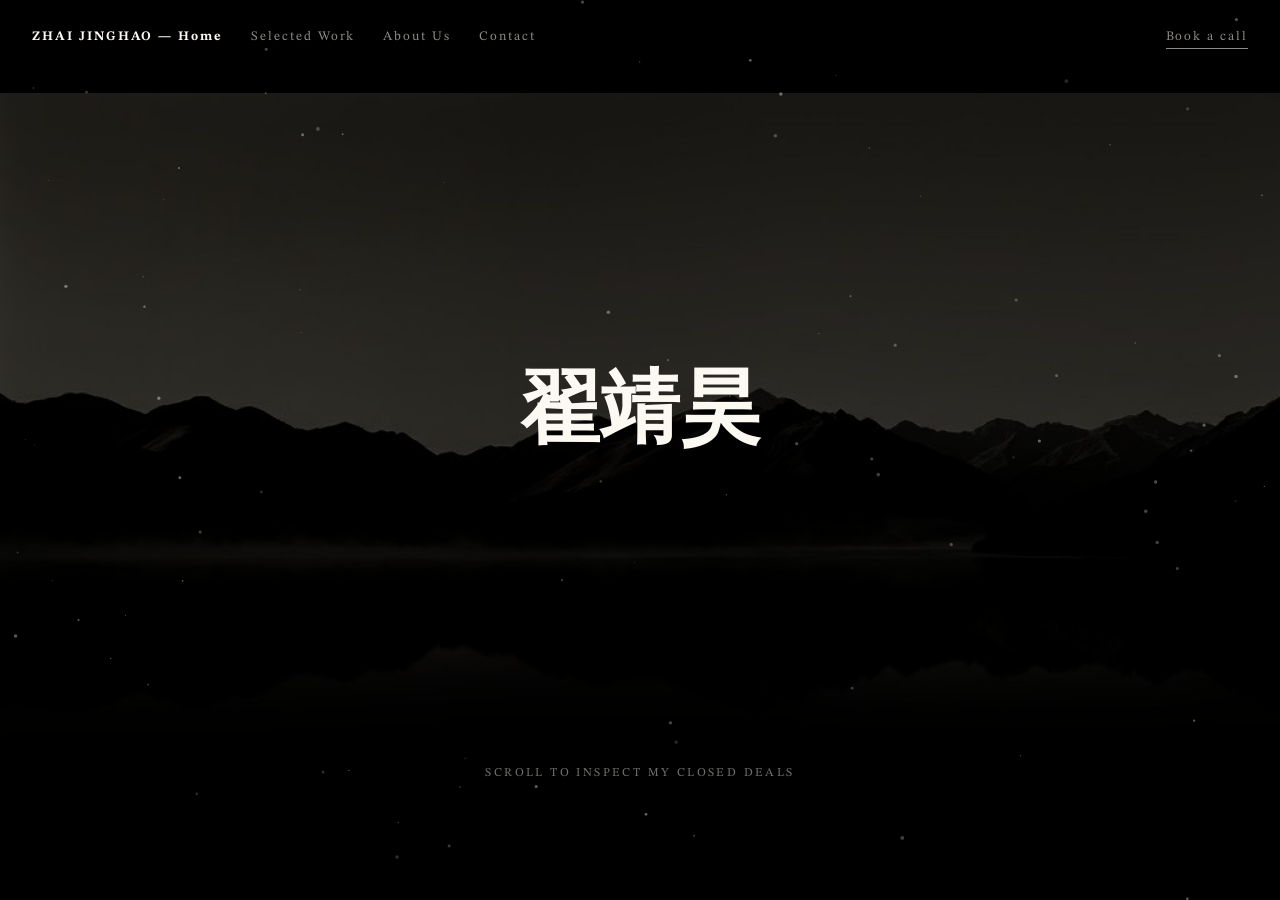
==== commit 79f71e77: "动画/交互/布局全面优化：GSAP轮播衔接(迪士尼12法则)、全屏snap滚动、canvas预览图修复(重叠/半张/残留/同步/闪现)、标题切换条替代翻页按钮、文字居中排版、文案更新去句号、背景图素材" ====
--- a/index.html
+++ b/index.html
@@ -4,7 +4,7 @@
   <meta charset="UTF-8">
   <meta name="viewport" content="width=device-width, initial-scale=1, viewport-fit=cover">
   <title>翟靖昊 · 行政方向求职作品集</title>
-  <meta name="description" content="行政事务、档案台账、会务统筹、公文写作与 AI 工作流。354 人台账 · 124 人报名统筹 · 1904 份档案整理。">
+  <meta name="description" content="行政事务、档案台账、会务统筹、公文写作与 AI 工具应用。354 人台账 · 124 人报名统筹 · 1904 份档案整理。">
   <meta property="og:type" content="website">
   <meta property="og:site_name" content="翟靖昊 · 行政方向求职作品集">
   <meta property="og:title" content="翟靖昊 · 行政方向求职作品集">
@@ -13,7 +13,7 @@
   <meta property="og:url" content="https://mendylecoretta74-ship-it.github.io/zhai-jinghao-resume/">
   <link rel="icon" href="data:image/svg+xml,%3Csvg xmlns='http://www.w3.org/2000/svg' viewBox='0 0 64 64'%3E%3Crect width='64' height='64' fill='%23000000'/%3E%3Ctext x='32' y='44' font-size='34' font-family='Georgia,serif' fill='%23FCF9F3' text-anchor='middle'%3E%E7%BF%9F%3C/text%3E%3C/svg%3E">
   <link rel="preload" as="font" type="font/woff2" href="assets/fonts/stix-two-text-latin.woff2" crossorigin>
-  <link rel="stylesheet" href="assets/styles.css?v=18">
+  <link rel="stylesheet" href="assets/styles.css?v=31">
 </head>
 <body>
 
@@ -27,7 +27,6 @@
     <main id="content">
 
       <section class="screen screen-home" data-section="home" aria-label="Hero">
-        <h1 class="sr-only">翟靖昊 - 行政方向求职作品集</h1>
         <p class="scroll-hint">SCROLL TO INSPECT MY CLOSED DEALS</p>
       </section>
 
@@ -37,35 +36,33 @@
           <h2 class="work-title" id="workTitle">电工（三级）认定报名统筹</h2>
           <p class="work-desc" id="workDesc">124 名学生 · 4 个班级 · 全流程零差错。</p>
           <p class="work-meta" id="workMeta">报名组织 — 信息核对 — 材料报送</p>
+          <div class="work-tabs" id="workTabs" aria-label="切换项目"></div>
           <p class="work-links" id="workLinks"></p>
-          <div class="carousel-nav">
-            <button id="prevBtn" type="button" aria-label="Previous project">←</button>
-            <button id="nextBtn" type="button" aria-label="Next project">→</button>
-          </div>
         </div>
       </section>
 
       <section class="screen screen-about" data-section="about" aria-label="About Us">
-        <h2 class="about-head">把行政的秩序感，做成产品。</h2>
-        <p class="about-text">台账、公文、会务与 AI 工作流。四年行政实务，数据零差错。愿从基础做起，在成都长期稳定发展。</p>
+        <h2 class="about-head">行政的秩序感，即产品</h2>
+        <p class="about-text">台账、公文、会务与 AI 工具应用。在校担任辅导员助理，数据零差错。愿从基础做起，长期稳定发展。</p>
+        <p class="about-label">PERSONAL STRENGTHS</p>
+        <p class="about-strengths">严谨细致、执行力强，习惯以清单与节点推进工作，经手事务零差错；善于倾听协调，能识别可 AI 化的重复场景，独立完成流程自动化与知识沉淀。</p>
         <dl class="about-meta">
-          <div><dt>教育</dt><dd>辽宁工程职业学院 · 电气自动化技术（2023 - 2026）</dd></div>
+          <div><dt>教育</dt><dd>辽宁工程职业学院 · 电气自动化技术（2023.09 - 2026.07）</dd></div>
           <div><dt>经历</dt><dd>辅导员助理 · 班级团支部书记</dd></div>
-          <div><dt>技能</dt><dd>Excel 台账 / 公文排版 / PPT / AI 工作流</dd></div>
-          <div><dt>荣誉</dt><dd>国家励志奖学金 · 优秀毕业生 · 中共党员</dd></div>
+          <div><dt>技能</dt><dd>Excel 台账 / 公文排版 / PS·SAI2 / AI 工具应用</dd></div>
+          <div><dt>荣誉</dt><dd>国家励志奖学金 · 优秀毕业生 · 优秀学生干部 · 中共党员</dd></div>
         </dl>
       </section>
 
       <section class="screen screen-contact" data-section="contact" aria-label="Contact">
-        <h2 class="contact-head">保持联系。</h2>
+        <h2 class="contact-head">保持联系</h2>
         <p class="contact-line"><a href="mailto:z3090194616@outlook.com">z3090194616@outlook.com</a></p>
         <p class="contact-line">195 2910 0661</p>
-        <p class="contact-line">意向城市 成都 · 2026 年 9 月起到岗</p>
         <a class="cta-line" href="mailto:z3090194616@outlook.com">Book a call</a>
       </section>
 
       <footer class="footer">
-        <p>© 2026 翟靖昊 · 行政方向求职作品集</p>
+        <p>© 2026 翟靖昊</p>
         <a class="cta-line" href="mailto:z3090194616@outlook.com">Book a call</a>
       </footer>
 
@@ -81,6 +78,7 @@
     <a class="cta-line nav-cta" href="mailto:z3090194616@outlook.com">Book a call</a>
   </nav>
 
-  <script src="assets/app.js?v=6"></script>
+  <script src="assets/vendor/gsap.min.js"></script>
+  <script src="assets/app.js?v=44"></script>
 </body>
 </html>
--- a/assets/styles.css
+++ b/assets/styles.css
@@ -16,6 +16,11 @@
   --bg: #000000;
   --fg: #fcf9f3;
   --serif: "STIX Two Text", "Noto Serif SC", "Songti SC", "SimSun", Georgia, serif;
+  /* 迪士尼12法则缓动：缓入缓出 / 回弹过冲 / 快压慢放 */
+  --ease-out:   cubic-bezier(0.16, 1, 0.3, 1);
+  --ease-spring: cubic-bezier(0.34, 1.56, 0.64, 1);
+  --ease-snap:  cubic-bezier(0.65, 0, 0.35, 1);
+  --dur: 0.3s;
 }
 
 * { margin: 0; padding: 0; box-sizing: border-box; }
@@ -97,12 +102,23 @@
   font-size: 13px; letter-spacing: .15em;
 }
 .nav a {
+  position: relative;
   opacity: .55;
-  transition: opacity .2s;
+  transition: opacity .2s var(--ease-out), transform .3s var(--ease-spring);
   white-space: nowrap;
 }
+/* 下划线生长：次要动作，from scaleX 0 */
+.nav a::after {
+  content: ""; position: absolute; left: 0; right: 0; bottom: -4px;
+  height: 1px; background: currentColor;
+  transform: scaleX(0); transform-origin: left center;
+  transition: transform .35s var(--ease-out);
+}
 .nav a:hover, .nav a.active { opacity: 1; }
+.nav a:hover { transform: translateY(-1px); }
+.nav a:hover::after, .nav a.active::after { transform: scaleX(1); }
 .nav-logo { font-weight: 700; }
+.nav-logo::after { display: none; }
 .nav-cta { margin-left: auto; border-bottom: 1px solid currentColor; opacity: .8; }
 
 /* ---------- 全站 CTA：下划线式，无按钮底色 ---------- */
@@ -110,11 +126,26 @@
   display: inline-block;
   border-bottom: 1px solid currentColor;
   opacity: .8;
-  transition: opacity .2s;
-}
-.cta-line:hover { opacity: 1; }
-
-/* ---------- Selected Work：单件轮播 ---------- */
+  transition: opacity .2s var(--ease-out), transform .3s var(--ease-spring);
+}
+.cta-line:hover { opacity: 1; transform: translateY(-1px); }
+
+/* ---------- Selected Work：单件轮播（文字居中，预览图在下方） ---------- */
+.carousel {
+  width: min(820px, 92vw);
+  margin: 0 auto;
+  text-align: center;
+  transition: none; /* 布局切换由 GSAP flip 驱动，CSS 不做 transition */
+}
+/* 桌面：work 屏激活时文字块丝滑左移（Flip 动画由 JS 驱动） */
+@media (min-width: 761px) {
+  .carousel.work-left {
+    margin: 0 auto 0 0; /* margin-left:0 + margin-right:auto → flex 交叉轴左靠（双 auto 会居中） */
+    width: min(560px, 44vw);
+    text-align: left;
+  }
+  .carousel.work-left .work-desc { margin-left: 0; } /* 小标题与主标题左对齐（去块居中） */
+}
 .counter {
   font-size: 12px; letter-spacing: .4em;
   opacity: .45;
@@ -126,7 +157,7 @@
   line-height: 1.15;
 }
 .work-desc {
-  margin-top: 18px;
+  margin: 18px auto 0; /* 居中：max-width 限制的块需 margin auto */
   font-size: 17px;
   line-height: 1.7;
   opacity: .9;
@@ -138,7 +169,7 @@
   opacity: .6;
 }
 .work-links {
-  margin-top: 22px;
+  margin-top: 24px;
   font-size: 13px;
   display: flex; gap: 24px; justify-content: center; flex-wrap: wrap;
 }
@@ -149,19 +180,26 @@
 }
 .work-links a:hover { opacity: 1; }
 
-.carousel-nav {
-  margin-top: 44px;
-  display: flex; gap: 16px; justify-content: center;
-}
-.carousel-nav button {
-  width: 48px; height: 48px;
-  border: 1px solid rgba(252, 249, 243, .55);
-  border-radius: 0;
-  opacity: .55;
-  font-size: 16px; line-height: 1;
-  transition: opacity .2s;
-}
-.carousel-nav button:hover, .carousel-nav button:active { opacity: 1; }
+.carousel-nav { display: none; } /* 翻页按钮已移除，保留占位防样式断链 */
+
+/* 标题切换条：垂直列表，左对齐；当前项下划线高亮 */
+.work-tabs {
+  margin-top: 28px;
+  width: 100%;
+  display: flex; flex-direction: column; align-items: flex-start;
+  gap: 8px;
+  font-size: 13px; letter-spacing: .08em;
+}
+.work-tabs button {
+  background: none; border: none; border-bottom: 1px solid transparent;
+  padding: 0 2px 3px;
+  color: var(--fg); font-family: inherit; font-size: inherit; letter-spacing: inherit;
+  opacity: .45; cursor: pointer;
+  transition: opacity .2s var(--ease-out), border-color .2s var(--ease-out);
+  will-change: transform;
+}
+.work-tabs button:hover { opacity: .85; }
+.work-tabs button.active { opacity: 1; border-bottom-color: currentColor; }
 
 /* ---------- About ---------- */
 .about-head {
@@ -172,6 +210,18 @@
   margin-top: 20px;
   max-width: 42ch;
   font-size: 16px; line-height: 1.7; opacity: .85;
+}
+/* 个人优势小节（shader 风小节标：小字、大字距、低透明度） */
+.about-label {
+  margin-top: 40px;
+  font-size: 12px;
+  letter-spacing: .3em;
+  opacity: .45;
+}
+.about-strengths {
+  margin: 14px auto 0;
+  max-width: 42ch;
+  font-size: 15px; line-height: 1.8; opacity: .85;
 }
 .about-meta {
   margin-top: 44px;
@@ -218,9 +268,8 @@
   .work-title, .about-head, .contact-head { font-size: clamp(26px, 7vw, 40px); }
   .about-meta div { flex-direction: column; gap: 2px; }
   .about-meta dt { min-width: 0; text-align: center; }
-  .carousel-nav button { width: 44px; height: 44px; }
 }
 
 @media (prefers-reduced-motion: reduce) {
-  .nav a, .cta-line, .carousel-nav button, .work-links a, .contact-line a { transition: none; }
-}
+  .nav a, .cta-line, .work-tabs button, .work-links a, .contact-line a { transition: none; }
+}
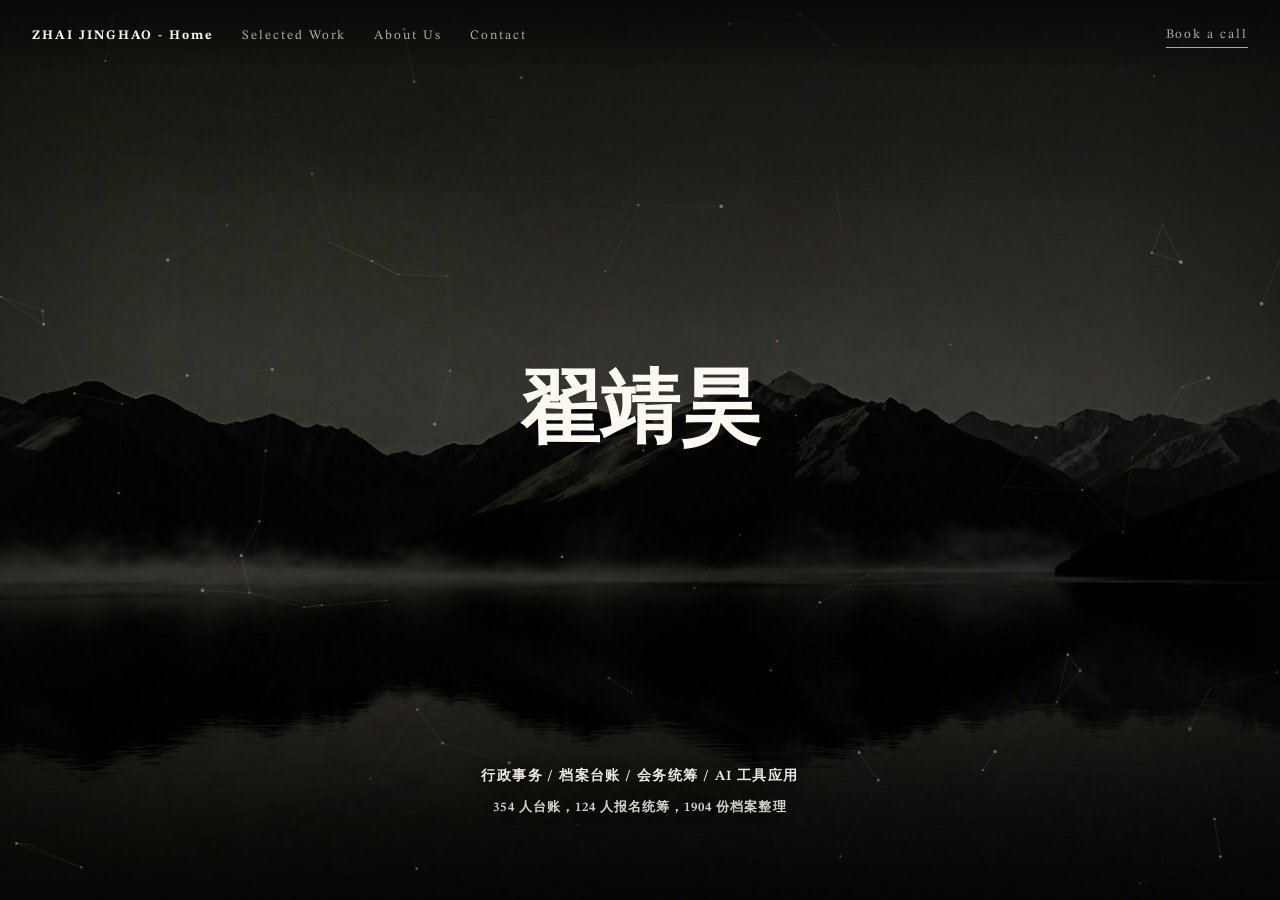
==== commit bd23cdbd: "发布作品集视觉与内容统一更新" ====
--- a/index.html
+++ b/index.html
@@ -13,7 +13,7 @@
   <meta property="og:url" content="https://mendylecoretta74-ship-it.github.io/zhai-jinghao-resume/">
   <link rel="icon" href="data:image/svg+xml,%3Csvg xmlns='http://www.w3.org/2000/svg' viewBox='0 0 64 64'%3E%3Crect width='64' height='64' fill='%23000000'/%3E%3Ctext x='32' y='44' font-size='34' font-family='Georgia,serif' fill='%23FCF9F3' text-anchor='middle'%3E%E7%BF%9F%3C/text%3E%3C/svg%3E">
   <link rel="preload" as="font" type="font/woff2" href="assets/fonts/stix-two-text-latin.woff2" crossorigin>
-  <link rel="stylesheet" href="assets/styles.css?v=31">
+  <link rel="stylesheet" href="assets/styles.css?v=36">
 </head>
 <body>
 
@@ -27,22 +27,26 @@
     <main id="content">
 
       <section class="screen screen-home" data-section="home" aria-label="Hero">
-        <p class="scroll-hint">SCROLL TO INSPECT MY CLOSED DEALS</p>
+        <div class="hero-meta">
+          <h1 class="sr-only">翟靖昊 - 行政方向求职作品集</h1>
+          <p class="hero-role">行政事务 / 档案台账 / 会务统筹 / AI 工具应用</p>
+          <p class="hero-proof">354 人台账，124 人报名统筹，1904 份档案整理</p>
+        </div>
       </section>
 
       <section class="screen screen-work" data-section="work" aria-label="Selected Work">
         <div class="carousel">
           <p class="counter" id="counter">01 / 03</p>
           <h2 class="work-title" id="workTitle">电工（三级）认定报名统筹</h2>
-          <p class="work-desc" id="workDesc">124 名学生 · 4 个班级 · 全流程零差错。</p>
-          <p class="work-meta" id="workMeta">报名组织 — 信息核对 — 材料报送</p>
+          <p class="work-desc" id="workDesc">124 名学生，4 个班级，全流程零差错。</p>
+          <p class="work-meta" id="workMeta">报名组织 / 信息核对 / 材料报送</p>
           <div class="work-tabs" id="workTabs" aria-label="切换项目"></div>
           <p class="work-links" id="workLinks"></p>
         </div>
       </section>
 
       <section class="screen screen-about" data-section="about" aria-label="About Us">
-        <h2 class="about-head">行政的秩序感，即产品</h2>
+        <h2 class="about-head">效率　准确　复盘</h2>
         <p class="about-text">台账、公文、会务与 AI 工具应用。在校担任辅导员助理，数据零差错。愿从基础做起，长期稳定发展。</p>
         <p class="about-label">PERSONAL STRENGTHS</p>
         <p class="about-strengths">严谨细致、执行力强，习惯以清单与节点推进工作，经手事务零差错；善于倾听协调，能识别可 AI 化的重复场景，独立完成流程自动化与知识沉淀。</p>
@@ -71,7 +75,7 @@
 
   <!-- 顶部导航（固定层）：4 项 + 全站 CTA -->
   <nav class="nav" aria-label="Main navigation">
-    <a class="nav-logo" href="#home" data-target="home">ZHAI JINGHAO — Home</a>
+    <a class="nav-logo" href="#home" data-target="home">ZHAI JINGHAO - Home</a>
     <a href="#work" data-target="work">Selected Work</a>
     <a href="#about" data-target="about">About Us</a>
     <a href="#contact" data-target="contact">Contact</a>
@@ -79,6 +83,6 @@
   </nav>
 
   <script src="assets/vendor/gsap.min.js"></script>
-  <script src="assets/app.js?v=44"></script>
+  <script src="assets/app.js?v=48"></script>
 </body>
 </html>
--- a/assets/styles.css
+++ b/assets/styles.css
@@ -13,8 +13,10 @@
 }
 
 :root {
-  --bg: #000000;
+  --bg: #050605;
   --fg: #fcf9f3;
+  --muted: rgba(252, 249, 243, .62);
+  --line: rgba(252, 249, 243, .2);
   --serif: "STIX Two Text", "Noto Serif SC", "Songti SC", "SimSun", Georgia, serif;
   /* 迪士尼12法则缓动：缓入缓出 / 回弹过冲 / 快压慢放 */
   --ease-out:   cubic-bezier(0.16, 1, 0.3, 1);
@@ -36,15 +38,13 @@
   line-height: 1.7;
   -webkit-font-smoothing: antialiased;
   text-rendering: optimizeLegibility;
-  user-select: none;
-  -webkit-user-select: none;
 }
 
 a { color: inherit; text-decoration: none; }
 button { font: inherit; color: inherit; background: none; border: 0; cursor: pointer; }
 
 ::selection { background: rgba(252, 249, 243, .25); color: var(--fg); }
-:focus-visible { outline: 1px solid var(--fg); outline-offset: 3px; }
+:focus-visible { outline: 2px solid var(--fg); outline-offset: 4px; }
 
 .sr-only {
   position: absolute; width: 1px; height: 1px; margin: -1px; padding: 0;
@@ -68,10 +68,15 @@
   position: fixed; inset: 0; z-index: 0;
   display: block;
 }
+.lightbox-open #scene {
+  z-index: 40;
+  cursor: zoom-out !important;
+}
 
 .viewport {
   position: fixed; inset: 0; z-index: 1;
   overflow-y: auto; overflow-x: hidden;
+  overflow-anchor: none;
   scrollbar-width: none;
   touch-action: pan-y;
 }
@@ -79,31 +84,49 @@
 
 /* ---------- 一屏一节 ---------- */
 .screen {
-  min-height: 100vh;
+  min-height: 100dvh;
   display: flex; flex-direction: column;
   align-items: center; justify-content: center;
   text-align: center;
   padding: 96px 24px 64px;
 }
 
-.screen-home { justify-content: flex-end; padding-bottom: 9vh; }
-
-.scroll-hint {
-  font-size: 12px; letter-spacing: .2em; text-transform: uppercase;
-  opacity: .45;
-  padding-bottom: 4vh;
+.screen-home { position: relative; justify-content: center; }
+
+.hero-meta {
+  position: absolute;
+  left: 24px; right: 24px; bottom: clamp(64px, 9vh, 92px);
+  text-align: center;
+  pointer-events: none;
+}
+.hero-role {
+  font-size: 14px;
+  font-weight: 600;
+  letter-spacing: .1em;
+  color: rgba(252, 249, 243, .94);
+  text-shadow: 0 1px 12px rgba(0, 0, 0, .72);
+}
+.hero-proof {
+  margin-top: 8px;
+  font-size: 13px;
+  font-weight: 600;
+  letter-spacing: .08em;
+  color: rgba(252, 249, 243, .84);
+  text-shadow: 0 1px 12px rgba(0, 0, 0, .72);
 }
 
 /* ---------- 顶部导航 ---------- */
 .nav {
   position: fixed; top: 0; left: 0; right: 0; z-index: 20;
-  display: flex; align-items: baseline; gap: 28px;
-  padding: 26px 32px;
+  display: flex; align-items: center; gap: 28px;
+  min-height: 72px;
+  padding: 20px 32px;
   font-size: 13px; letter-spacing: .15em;
+  background: linear-gradient(to bottom, rgba(5, 6, 5, .78), rgba(5, 6, 5, 0));
 }
 .nav a {
   position: relative;
-  opacity: .55;
+  opacity: .66;
   transition: opacity .2s var(--ease-out), transform .3s var(--ease-spring);
   white-space: nowrap;
 }
@@ -116,6 +139,7 @@
 }
 .nav a:hover, .nav a.active { opacity: 1; }
 .nav a:hover { transform: translateY(-1px); }
+.nav a:active, .cta-line:active, .work-tabs button:active { transform: scale(.98); }
 .nav a:hover::after, .nav a.active::after { transform: scaleX(1); }
 .nav-logo { font-weight: 700; }
 .nav-logo::after { display: none; }
@@ -140,11 +164,12 @@
 /* 桌面：work 屏激活时文字块丝滑左移（Flip 动画由 JS 驱动） */
 @media (min-width: 761px) {
   .carousel.work-left {
-    margin: 0 auto 0 0; /* margin-left:0 + margin-right:auto → flex 交叉轴左靠（双 auto 会居中） */
-    width: min(560px, 44vw);
+    margin: 0 auto 0 0;
+    width: min(560px, 46vw);
     text-align: left;
   }
-  .carousel.work-left .work-desc { margin-left: 0; } /* 小标题与主标题左对齐（去块居中） */
+  .carousel.work-left .work-desc { margin-left: auto; margin-right: 0; text-align: right; }
+  .carousel.work-left .work-links { justify-content: flex-start; }
 }
 .counter {
   font-size: 12px; letter-spacing: .4em;
@@ -158,27 +183,32 @@
 }
 .work-desc {
   margin: 18px auto 0; /* 居中：max-width 限制的块需 margin auto */
-  font-size: 17px;
+  text-align: right;
+  font-size: clamp(17px, 1.3vw, 19px);
+  font-weight: 600;
   line-height: 1.7;
-  opacity: .9;
+  color: rgba(252, 249, 243, .94);
+  text-shadow: 0 1px 12px rgba(0, 0, 0, .72);
   max-width: 46ch;
 }
 .work-meta {
   margin-top: 10px;
-  font-size: 12px; letter-spacing: .15em;
-  opacity: .6;
+  font-size: 14px; font-weight: 600; letter-spacing: .1em;
+  color: rgba(252, 249, 243, .84);
+  text-shadow: 0 1px 12px rgba(0, 0, 0, .72);
 }
 .work-links {
   margin-top: 24px;
   font-size: 13px;
   display: flex; gap: 24px; justify-content: center; flex-wrap: wrap;
 }
-.work-links a {
+.work-links a, .work-links .preview-button {
   border-bottom: 1px solid currentColor;
   opacity: .8;
-  transition: opacity .2s;
-}
-.work-links a:hover { opacity: 1; }
+  transition: opacity .2s, transform .2s var(--ease-out);
+}
+.work-links a:hover, .work-links .preview-button:hover { opacity: 1; }
+.work-links .preview-button:active { transform: scale(.98); }
 
 .carousel-nav { display: none; } /* 翻页按钮已移除，保留占位防样式断链 */
 
@@ -186,26 +216,44 @@
 .work-tabs {
   margin-top: 28px;
   width: 100%;
-  display: flex; flex-direction: column; align-items: flex-start;
-  gap: 8px;
+  display: grid;
+  grid-template-columns: repeat(2, minmax(0, 1fr));
+  gap: 0 24px;
   font-size: 13px; letter-spacing: .08em;
+  text-align: left;
 }
 .work-tabs button {
-  background: none; border: none; border-bottom: 1px solid transparent;
-  padding: 0 2px 3px;
+  background: none; border: none; border-bottom: 1px solid var(--line);
+  padding: 9px 2px 8px;
+  text-align: left;
   color: var(--fg); font-family: inherit; font-size: inherit; letter-spacing: inherit;
   opacity: .45; cursor: pointer;
-  transition: opacity .2s var(--ease-out), border-color .2s var(--ease-out);
-  will-change: transform;
+  transition: opacity .2s var(--ease-out), border-color .2s var(--ease-out), transform .2s var(--ease-out);
 }
 .work-tabs button:hover { opacity: .85; }
 .work-tabs button.active { opacity: 1; border-bottom-color: currentColor; }
 
 /* ---------- About ---------- */
 .about-head {
-  font-size: clamp(26px, 5vw, 52px);
+  font-size: clamp(26px, 4vw, 44px);
   font-weight: 700; line-height: 1.15;
 }
+.screen-about {
+  display: grid;
+  grid-template-columns: minmax(0, .9fr) minmax(0, 1.1fr);
+  grid-template-rows: auto auto auto;
+  column-gap: clamp(48px, 8vw, 112px);
+  row-gap: 16px;
+  align-content: center;
+  align-items: start;
+  text-align: left;
+  padding-inline: clamp(48px, 8vw, 120px);
+}
+.screen-about .about-head { grid-column: 1; grid-row: 1; }
+.screen-about .about-text { grid-column: 1; grid-row: 2; }
+.screen-about .about-label { grid-column: 2; grid-row: 1; }
+.screen-about .about-strengths { grid-column: 2; grid-row: 2; }
+.screen-about .about-meta { grid-column: 1 / -1; grid-row: 3; }
 .about-text {
   margin-top: 20px;
   max-width: 42ch;
@@ -213,29 +261,33 @@
 }
 /* 个人优势小节（shader 风小节标：小字、大字距、低透明度） */
 .about-label {
-  margin-top: 40px;
+  margin-top: 8px;
   font-size: 12px;
   letter-spacing: .3em;
   opacity: .45;
 }
 .about-strengths {
-  margin: 14px auto 0;
-  max-width: 42ch;
+  margin: 0;
+  max-width: 48ch;
   font-size: 15px; line-height: 1.8; opacity: .85;
 }
 .about-meta {
-  margin-top: 44px;
-  display: grid; gap: 14px;
+  margin-top: 24px;
+  padding-top: 24px;
+  border-top: 1px solid var(--line);
+  display: grid;
+  grid-template-columns: repeat(4, minmax(0, 1fr));
+  gap: 24px;
   font-size: 14px;
 }
 .about-meta div {
-  display: flex; gap: 20px; justify-content: center; align-items: baseline;
+  display: block;
 }
 .about-meta dt {
   font-size: 12px; letter-spacing: .3em; opacity: .45;
-  min-width: 4em; text-align: right;
-}
-.about-meta dd { opacity: .9; }
+  min-width: 4em; text-align: left;
+}
+.about-meta dd { margin-top: 6px; opacity: .9; }
 
 /* ---------- Contact ---------- */
 .contact-head {
@@ -252,7 +304,7 @@
 .screen-contact .cta-line { margin-top: 40px; font-size: 15px; }
 
 .footer {
-  min-height: 20vh;
+  min-height: 18dvh;
   display: flex; flex-direction: column;
   align-items: center; justify-content: center; gap: 14px;
   font-size: 12px; letter-spacing: .15em; opacity: .4;
@@ -262,12 +314,24 @@
 
 /* ---------- 响应式 ---------- */
 @media (max-width: 760px) {
-  .nav { gap: 16px; padding: 18px 18px; font-size: 12px; letter-spacing: .1em; }
-  .nav-logo { display: none; }
-  .screen { padding: 96px 20px 56px; }
+  .nav { justify-content: space-between; gap: 12px; min-height: 60px; padding: 16px 18px; font-size: 12px; letter-spacing: .08em; }
+  .nav-logo { display: block; width: 20px; overflow: hidden; font-size: 0; opacity: 1; }
+  .nav-logo::before { content: "翟"; font-size: 14px; letter-spacing: 0; }
+  .nav-cta { display: none; }
+  .screen { padding: 84px 20px 48px; }
+  .hero-meta { bottom: 72px; left: 20px; right: 20px; }
+  .hero-role { font-size: 13px; line-height: 1.8; letter-spacing: .04em; }
+  .hero-proof { font-size: 12px; line-height: 1.7; }
+  .work-meta { font-size: 13px; letter-spacing: .07em; }
   .work-title, .about-head, .contact-head { font-size: clamp(26px, 7vw, 40px); }
-  .about-meta div { flex-direction: column; gap: 2px; }
-  .about-meta dt { min-width: 0; text-align: center; }
+  .work-tabs { grid-template-columns: 1fr; gap: 0; }
+  .screen-about { display: flex; align-items: stretch; text-align: left; padding-inline: 20px; }
+  .screen-about { padding-top: 72px; padding-bottom: 28px; }
+  .screen-about .about-head, .screen-about .about-label { text-align: center; }
+  .about-label { margin-top: 24px; }
+  .about-strengths { margin-top: 12px; max-width: none; }
+  .about-meta { grid-template-columns: 1fr 1fr; gap: 16px; margin-top: 22px; padding-top: 18px; }
+  .about-meta dt { min-width: 0; text-align: left; }
 }
 
 @media (prefers-reduced-motion: reduce) {
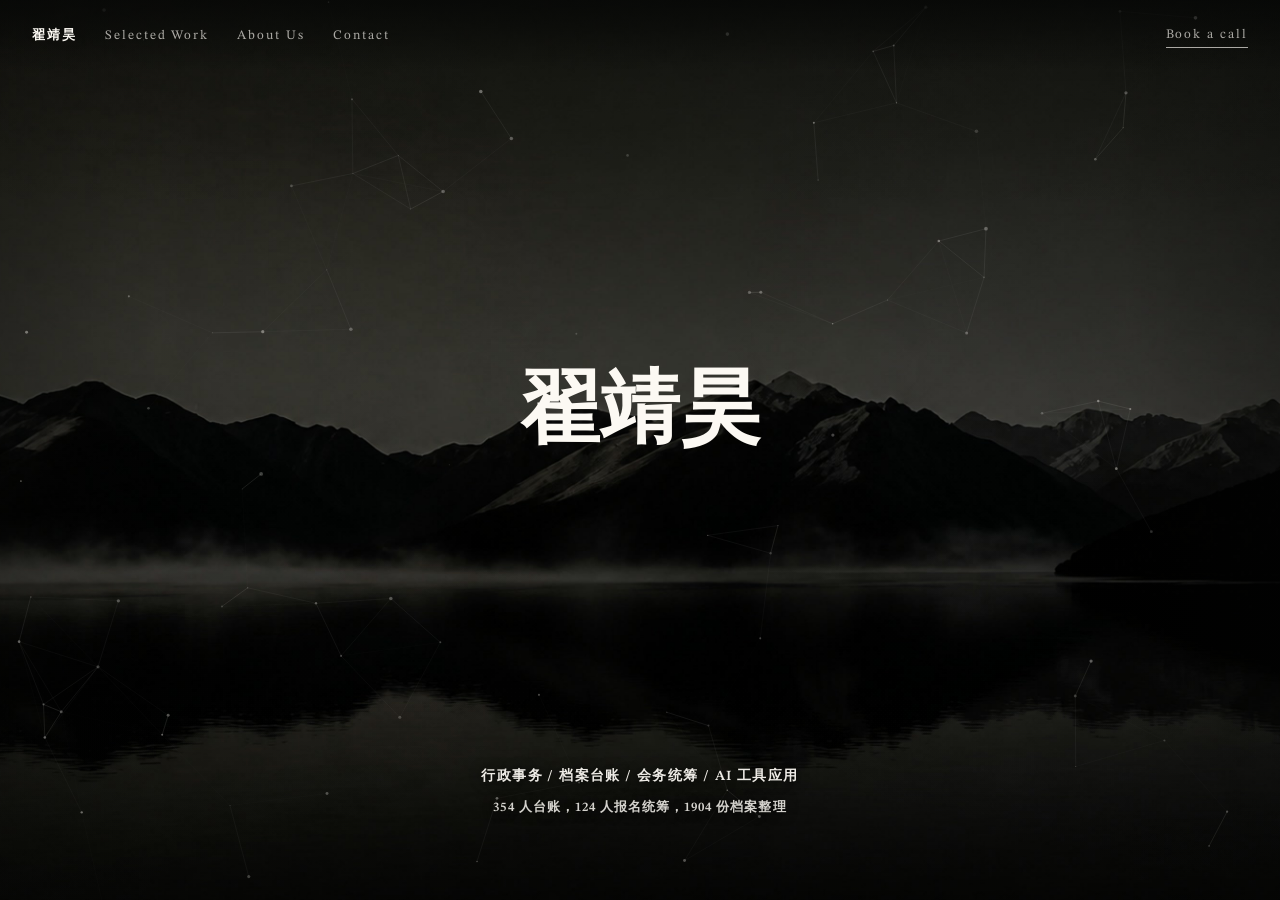
==== commit 1aee5cae: "网站名称改为 翟靖昊" ====
--- a/index.html
+++ b/index.html
@@ -3,11 +3,11 @@
 <head>
   <meta charset="UTF-8">
   <meta name="viewport" content="width=device-width, initial-scale=1, viewport-fit=cover">
-  <title>翟靖昊 · 行政方向求职作品集</title>
+  <title>翟靖昊</title>
   <meta name="description" content="行政事务、档案台账、会务统筹、公文写作与 AI 工具应用。354 人台账 · 124 人报名统筹 · 1904 份档案整理。">
   <meta property="og:type" content="website">
-  <meta property="og:site_name" content="翟靖昊 · 行政方向求职作品集">
-  <meta property="og:title" content="翟靖昊 · 行政方向求职作品集">
+  <meta property="og:site_name" content="翟靖昊">
+  <meta property="og:title" content="翟靖昊">
   <meta property="og:description" content="行政事务、档案台账、会务统筹、公文写作与 AI 工作流。">
   <meta property="og:image" content="https://mendylecoretta74-ship-it.github.io/zhai-jinghao-resume/assets/images/og-cover.png">
   <meta property="og:url" content="https://mendylecoretta74-ship-it.github.io/zhai-jinghao-resume/">
@@ -28,7 +28,7 @@
 
       <section class="screen screen-home" data-section="home" aria-label="Hero">
         <div class="hero-meta">
-          <h1 class="sr-only">翟靖昊 - 行政方向求职作品集</h1>
+          <h1 class="sr-only">翟靖昊</h1>
           <p class="hero-role">行政事务 / 档案台账 / 会务统筹 / AI 工具应用</p>
           <p class="hero-proof">354 人台账，124 人报名统筹，1904 份档案整理</p>
         </div>
@@ -75,7 +75,7 @@
 
   <!-- 顶部导航（固定层）：4 项 + 全站 CTA -->
   <nav class="nav" aria-label="Main navigation">
-    <a class="nav-logo" href="#home" data-target="home">ZHAI JINGHAO - Home</a>
+    <a class="nav-logo" href="#home" data-target="home">翟靖昊</a>
     <a href="#work" data-target="work">Selected Work</a>
     <a href="#about" data-target="about">About Us</a>
     <a href="#contact" data-target="contact">Contact</a>
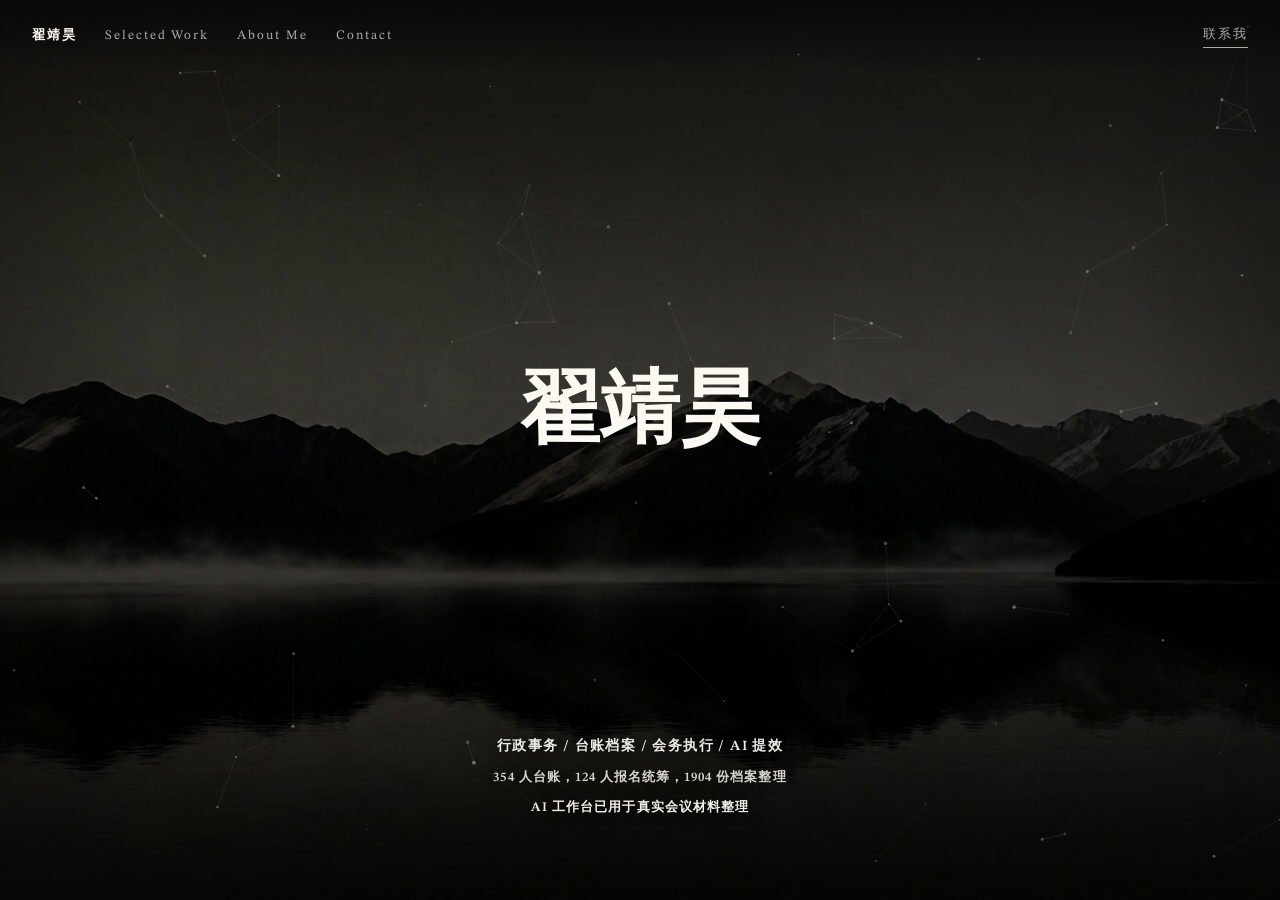
==== commit c7567e72: "网站与工作台更新到 20260901 新版（主站文案/样式/PDF、demo 功能、预览图）" ====
--- a/index.html
+++ b/index.html
@@ -4,11 +4,11 @@
   <meta charset="UTF-8">
   <meta name="viewport" content="width=device-width, initial-scale=1, viewport-fit=cover">
   <title>翟靖昊</title>
-  <meta name="description" content="行政事务、档案台账、会务统筹、公文写作与 AI 工具应用。354 人台账 · 124 人报名统筹 · 1904 份档案整理。">
+  <meta name="description" content="以行政事务、台账档案与会务执行为主，使用 AI 工具优化会议纪要、资料整理和重复性流程。354 人台账 · 124 人报名统筹 · 1904 份档案整理。">
   <meta property="og:type" content="website">
   <meta property="og:site_name" content="翟靖昊">
   <meta property="og:title" content="翟靖昊">
-  <meta property="og:description" content="行政事务、档案台账、会务统筹、公文写作与 AI 工作流。">
+  <meta property="og:description" content="以行政事务、台账档案与会务执行为主，使用 AI 工具优化会议纪要、资料整理和重复性流程。">
   <meta property="og:image" content="https://mendylecoretta74-ship-it.github.io/zhai-jinghao-resume/assets/images/og-cover.png">
   <meta property="og:url" content="https://mendylecoretta74-ship-it.github.io/zhai-jinghao-resume/">
   <link rel="icon" href="data:image/svg+xml,%3Csvg xmlns='http://www.w3.org/2000/svg' viewBox='0 0 64 64'%3E%3Crect width='64' height='64' fill='%23000000'/%3E%3Ctext x='32' y='44' font-size='34' font-family='Georgia,serif' fill='%23FCF9F3' text-anchor='middle'%3E%E7%BF%9F%3C/text%3E%3C/svg%3E">
@@ -29,25 +29,26 @@
       <section class="screen screen-home" data-section="home" aria-label="Hero">
         <div class="hero-meta">
           <h1 class="sr-only">翟靖昊</h1>
-          <p class="hero-role">行政事务 / 档案台账 / 会务统筹 / AI 工具应用</p>
+          <p class="hero-role">行政事务 / 台账档案 / 会务执行 / AI 提效</p>
           <p class="hero-proof">354 人台账，124 人报名统筹，1904 份档案整理</p>
+          <p class="hero-proof hero-use">AI 工作台已用于真实会议材料整理</p>
         </div>
       </section>
 
       <section class="screen screen-work" data-section="work" aria-label="Selected Work">
         <div class="carousel">
-          <p class="counter" id="counter">01 / 03</p>
-          <h2 class="work-title" id="workTitle">电工（三级）认定报名统筹</h2>
-          <p class="work-desc" id="workDesc">124 名学生，4 个班级，全流程零差错。</p>
-          <p class="work-meta" id="workMeta">报名组织 / 信息核对 / 材料报送</p>
+          <p class="counter" id="counter">01 / 04</p>
+          <h2 class="work-title" id="workTitle">354 人信息台账管理</h2>
+          <p class="work-desc" id="workDesc">批量录入核对与定期报送，归档零差错</p>
+          <p class="work-meta" id="workMeta">台账维护 / 数据核验 / 定期报送</p>
           <div class="work-tabs" id="workTabs" aria-label="切换项目"></div>
           <p class="work-links" id="workLinks"></p>
         </div>
       </section>
 
-      <section class="screen screen-about" data-section="about" aria-label="About Us">
+      <section class="screen screen-about" data-section="about" aria-label="About Me">
         <h2 class="about-head">效率　准确　复盘</h2>
-        <p class="about-text">台账、公文、会务与 AI 工具应用。在校担任辅导员助理，数据零差错。愿从基础做起，长期稳定发展。</p>
+        <p class="about-text">以行政事务、台账档案与会务执行为主，使用 AI 工具优化会议纪要、资料整理和重复性流程。在校担任辅导员助理，数据零差错，愿从基础做起，长期稳定发展。</p>
         <p class="about-label">PERSONAL STRENGTHS</p>
         <p class="about-strengths">严谨细致、执行力强，习惯以清单与节点推进工作，经手事务零差错；善于倾听协调，能识别可 AI 化的重复场景，独立完成流程自动化与知识沉淀。</p>
         <dl class="about-meta">
@@ -62,12 +63,12 @@
         <h2 class="contact-head">保持联系</h2>
         <p class="contact-line"><a href="mailto:z3090194616@outlook.com">z3090194616@outlook.com</a></p>
         <p class="contact-line">195 2910 0661</p>
-        <a class="cta-line" href="mailto:z3090194616@outlook.com">Book a call</a>
+        <a class="cta-line" href="mailto:z3090194616@outlook.com">联系我</a>
       </section>
 
       <footer class="footer">
         <p>© 2026 翟靖昊</p>
-        <a class="cta-line" href="mailto:z3090194616@outlook.com">Book a call</a>
+        <a class="cta-line" href="mailto:z3090194616@outlook.com">联系我</a>
       </footer>
 
     </main>
@@ -77,9 +78,9 @@
   <nav class="nav" aria-label="Main navigation">
     <a class="nav-logo" href="#home" data-target="home">翟靖昊</a>
     <a href="#work" data-target="work">Selected Work</a>
-    <a href="#about" data-target="about">About Us</a>
+    <a href="#about" data-target="about">About Me</a>
     <a href="#contact" data-target="contact">Contact</a>
-    <a class="cta-line nav-cta" href="mailto:z3090194616@outlook.com">Book a call</a>
+    <a class="cta-line nav-cta" href="mailto:z3090194616@outlook.com">联系我</a>
   </nav>
 
   <script src="assets/vendor/gsap.min.js"></script>
--- a/assets/styles.css
+++ b/assets/styles.css
@@ -114,6 +114,9 @@
   color: rgba(252, 249, 243, .84);
   text-shadow: 0 1px 12px rgba(0, 0, 0, .72);
 }
+.hero-use {
+  color: rgba(252, 249, 243, .96);
+}
 
 /* ---------- 顶部导航 ---------- */
 .nav {
@@ -322,6 +325,7 @@
   .hero-meta { bottom: 72px; left: 20px; right: 20px; }
   .hero-role { font-size: 13px; line-height: 1.8; letter-spacing: .04em; }
   .hero-proof { font-size: 12px; line-height: 1.7; }
+  .hero-use { margin-top: 4px; }
   .work-meta { font-size: 13px; letter-spacing: .07em; }
   .work-title, .about-head, .contact-head { font-size: clamp(26px, 7vw, 40px); }
   .work-tabs { grid-template-columns: 1fr; gap: 0; }
